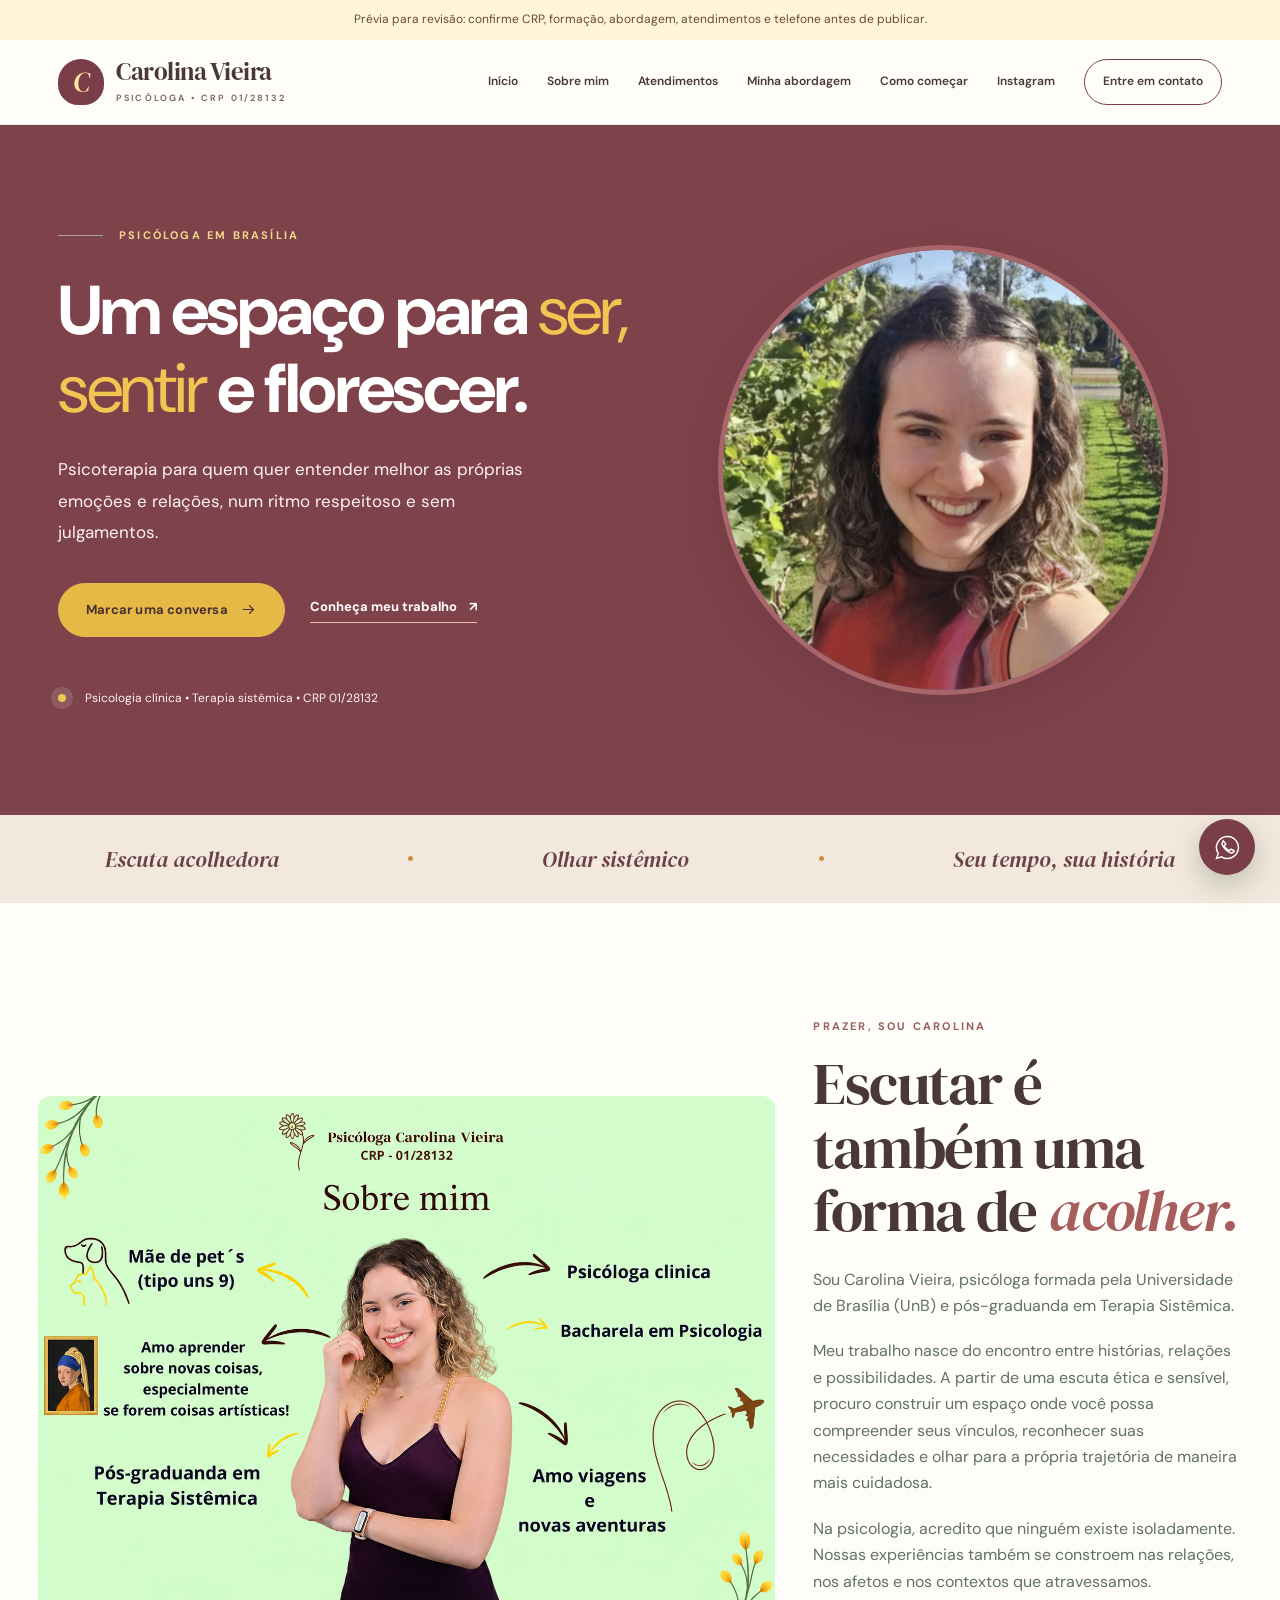
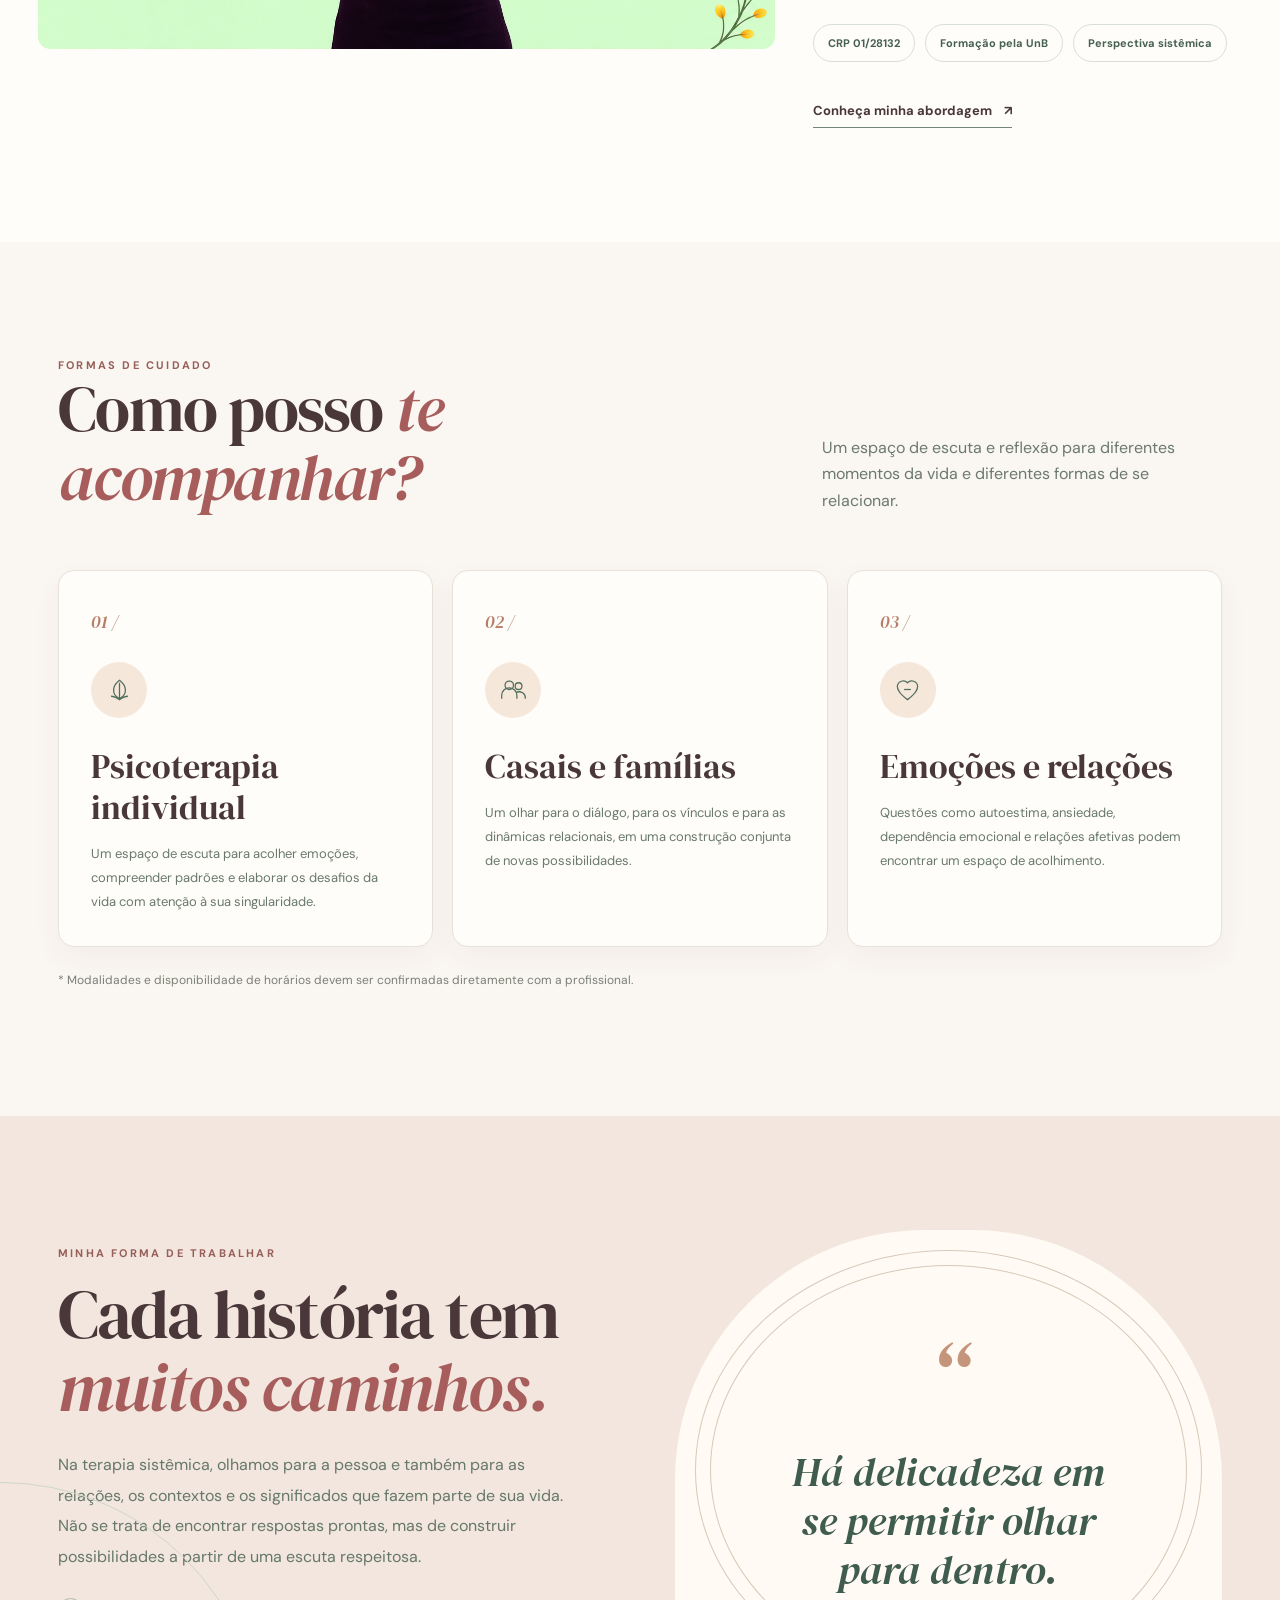
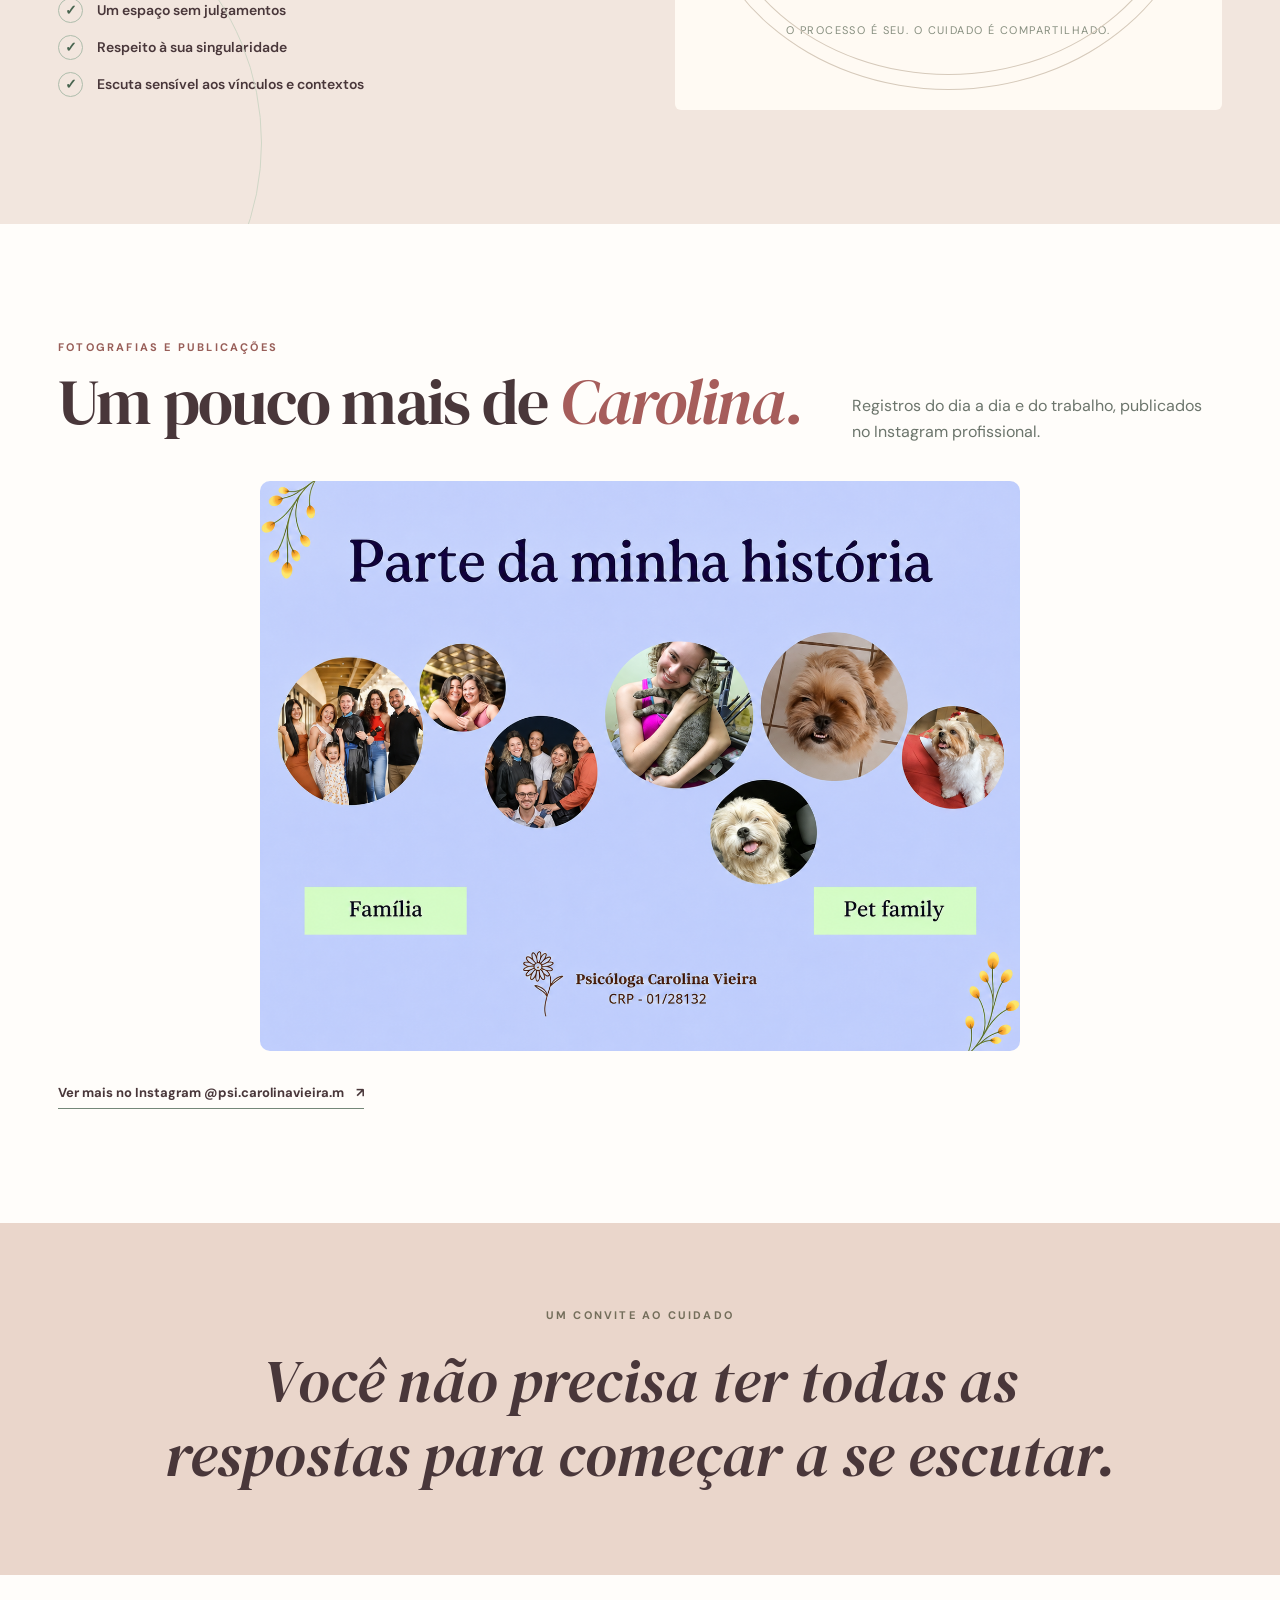
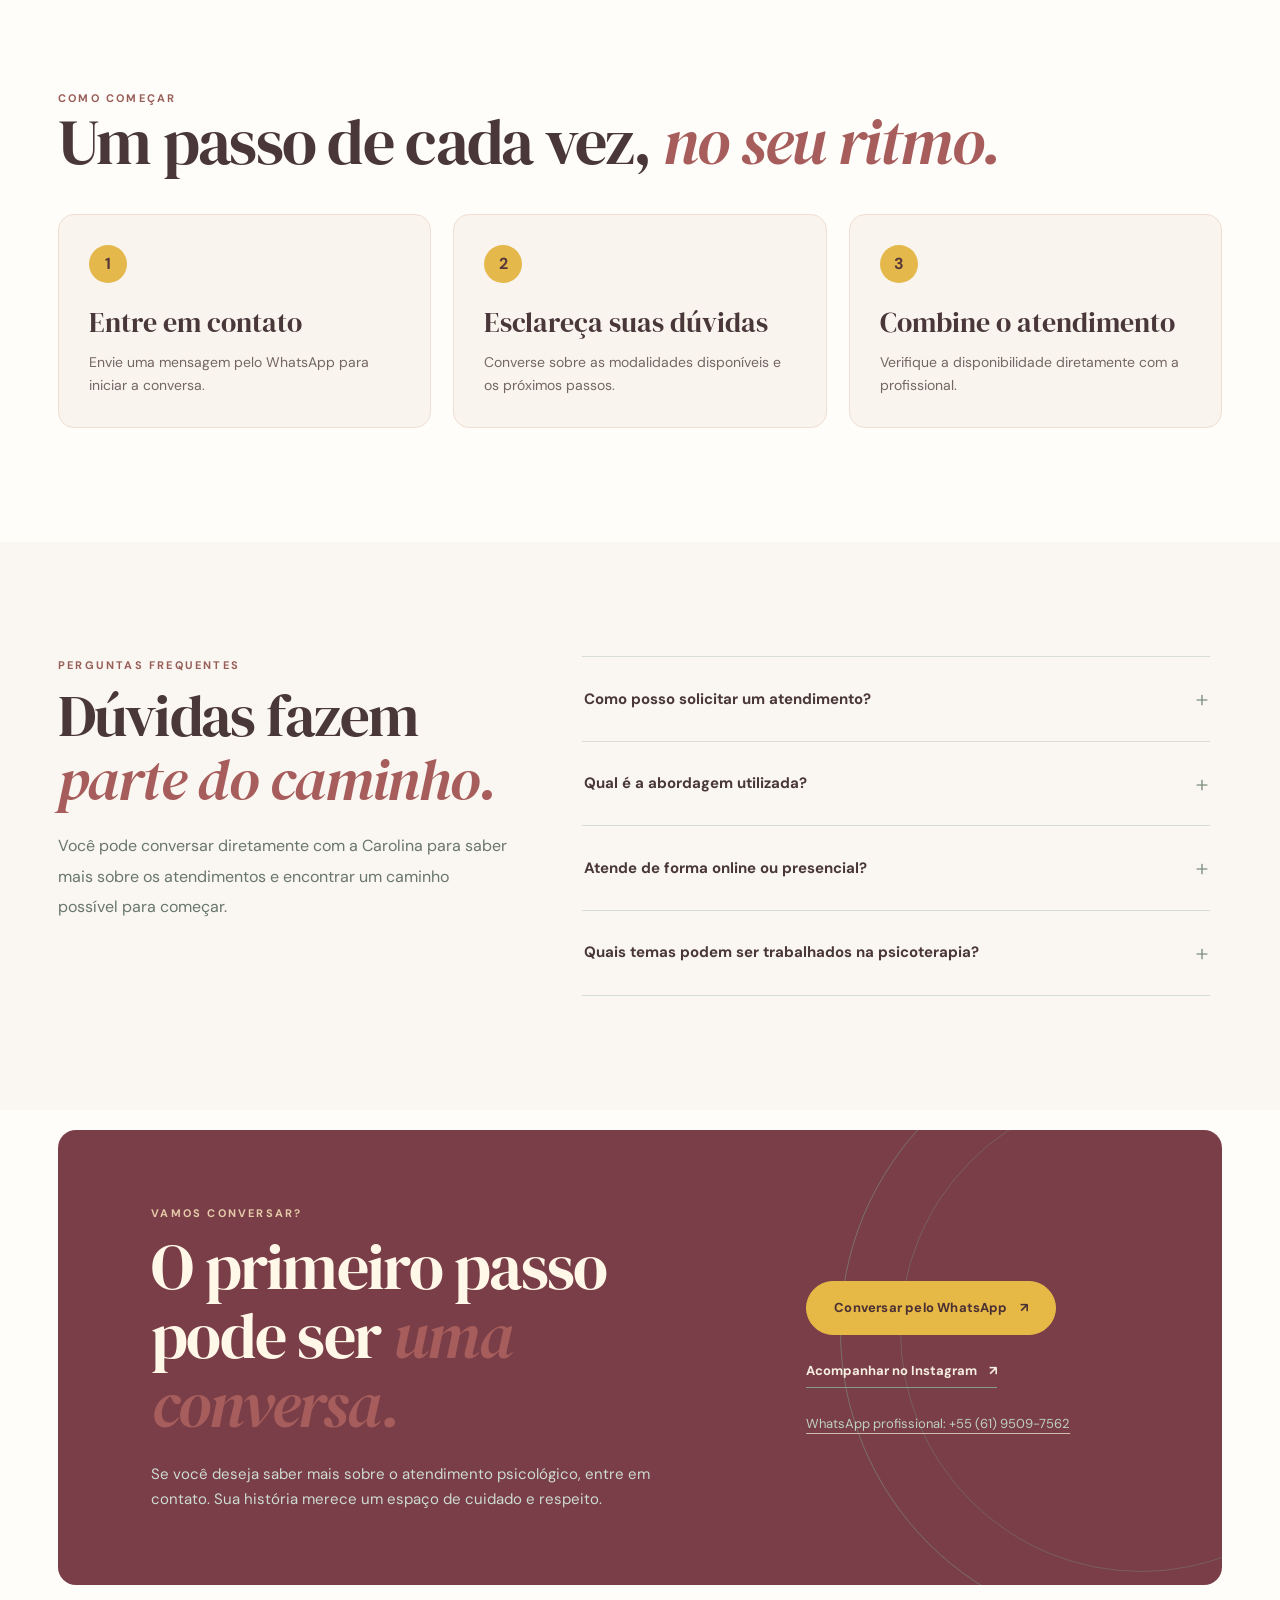
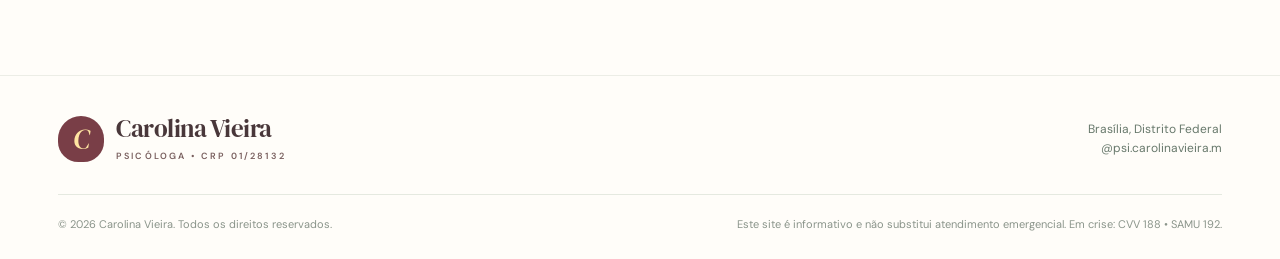
==== carolina-vieira/index.html @ 640ecc39 "Restore About section to large side-by-side image and text" ====
<!doctype html>
<html lang="pt-BR">
<head>
  <meta charset="utf-8">
  <meta name="viewport" content="width=device-width, initial-scale=1">
  <meta name="theme-color" content="#f7f3ec">
  <meta name="robots" content="noindex, nofollow">
  <meta name="description" content="Carolina Vieira, psicóloga em Brasília. Um espaço de escuta acolhedora, ética e sensível, com olhar sistêmico para sua história e seus vínculos.">
  <meta property="og:type" content="website">
  <meta property="og:title" content="Carolina Vieira | Psicóloga">
  <meta property="og:description" content="Um espaço de escuta, cuidado e possibilidades. Conheça o trabalho da psicóloga Carolina Vieira.">
  <meta property="og:locale" content="pt_BR">
  <title>Carolina Vieira | Psicóloga • Escuta, cuidado e acolhimento</title>
  <link rel="preconnect" href="https://fonts.googleapis.com">
  <link rel="preconnect" href="https://fonts.gstatic.com" crossorigin>
  <link href="https://fonts.googleapis.com/css2?family=DM+Sans:wght@400;500;600;700&family=DM+Serif+Display:ital@0;1&display=swap" rel="stylesheet">
  <link rel="icon" type="image/svg+xml" href="data:image/svg+xml,%3Csvg xmlns='http://www.w3.org/2000/svg' viewBox='0 0 64 64'%3E%3Crect width='64' height='64' rx='16' fill='%232a4740'/%3E%3Ctext x='32' y='42' font-family='Georgia' font-size='32' text-anchor='middle' fill='%23fff4df'%3EC%3C/text%3E%3C/svg%3E">
<style>
:root{--paper:#f7f3ec;--cream:#fffdf9;--green:#29473d;--green2:#3e5e51;--muted:#6d766c;--line:#dfdfd4;--pink:#e9c8ba;--ochre:#d4ae77;--sand:#eee5d8;--ink:#293c34;--serif:'DM Serif Display',Georgia,serif;--sans:'DM Sans',Arial,sans-serif}
*{box-sizing:border-box}html{scroll-behavior:smooth}body{margin:0;background:var(--paper);color:var(--ink);font:400 16px/1.65 var(--sans);overflow-x:hidden}a{color:inherit;text-decoration:none}button{font:inherit}svg{display:block}::selection{background:#e0c1ab;color:#233e34}.wrap{max-width:1240px;margin:auto;padding:0 38px}.eyebrow{text-transform:uppercase;letter-spacing:.2em;font-size:11px;font-weight:700;color:var(--green2)}.serif{font-family:var(--serif);font-weight:400;line-height:1.08;letter-spacing:-.027em}.serif em{font-weight:400;color:#b77565}.btn{display:inline-flex;align-items:center;justify-content:center;gap:12px;min-height:54px;padding:13px 25px;border-radius:4px;background:var(--green);color:#fffdf8;font-size:13px;font-weight:700;letter-spacing:.015em;border:1px solid var(--green);transition:transform .2s,background .2s,border-color .2s;cursor:pointer}.btn:hover{transform:translateY(-2px);background:#1f382f}.btn-outline{background:transparent;color:var(--green)}.btn-outline:hover{background:#e9e5d9}.text-link{display:inline-flex;align-items:center;gap:12px;font-size:13px;font-weight:700;border-bottom:1px solid #748778;padding-bottom:5px}.text-link:hover{color:#a46a58}.icon-arrow{width:17px;height:17px;flex:none}.top-note{background:#29473d;color:#f4f0e7;text-align:center;padding:8px 16px;letter-spacing:.13em;font-size:10px;text-transform:uppercase}.header{position:sticky;top:0;z-index:50;background:rgba(247,243,236,.95);backdrop-filter:blur(14px);border-bottom:1px solid rgba(86,108,89,.12)}.header-inner{height:84px;display:flex;align-items:center;justify-content:space-between;gap:20px}.brand{display:flex;align-items:center;gap:12px;min-width:220px}.brand-mark{height:46px;width:46px;display:grid;place-items:center;background:var(--green);color:#fff4df;border-radius:50% 50% 44% 44%;font:italic 28px/1 var(--serif)}.brand-name{font:25px/1 var(--serif);letter-spacing:-.02em}.brand-sub{display:block;font:600 9px/1.4 var(--sans);text-transform:uppercase;letter-spacing:.24em;margin-top:4px;color:#64766a}.nav{display:flex;align-items:center;gap:29px}.nav a{font-size:12px;font-weight:600;white-space:nowrap;transition:color .2s}.nav a:hover{color:#af7462}.nav-cta{border:1px solid var(--green);border-radius:4px;padding:12px 18px!important}.nav-cta:hover{background:var(--green);color:white!important}.menu-toggle{display:none;width:44px;height:44px;border:1px solid var(--line);background:transparent;border-radius:4px;align-items:center;justify-content:center;cursor:pointer}
.hero{position:relative;overflow:hidden}.hero-inner{min-height:690px;display:grid;grid-template-columns:52% 48%;align-items:center;gap:0}.hero-copy{padding:84px 20px 96px 0;position:relative;z-index:2}.intro-line{display:flex;align-items:center;gap:16px;margin-bottom:28px}.intro-line:before{content:'';width:45px;height:1px;background:#a8a995}.hero h1{font-size:clamp(60px,6.1vw,92px);max-width:710px;margin:0 0 27px}.hero h1 em{color:#b47964}.hero-lead{max-width:475px;color:#667268;font-size:17px;line-height:1.85;margin:0 0 34px}.hero-actions{display:flex;flex-wrap:wrap;align-items:center;gap:25px}.hero-mini{margin-top:52px;display:flex;align-items:center;gap:19px;font-size:12px;color:#607268}.hero-mini .dot{height:8px;width:8px;border-radius:50%;background:#b98d76;box-shadow:0 0 0 7px #eadcd0}.hero-visual{height:660px;position:relative;display:flex;align-items:center;justify-content:center;isolation:isolate}.hero-visual:before{content:'';position:absolute;inset:0 -200px 0 45px;background:#eee5d8;clip-path:ellipse(72% 59% at 67% 49%);z-index:-1}.hero-arch{position:relative;height:565px;width:min(92%,450px);background:linear-gradient(155deg,#a4b3a0,#c8cdb5 55%,#d9c6ad);border-radius:230px 230px 12px 12px;overflow:hidden;box-shadow:22px 25px 0 rgba(204,190,169,.22)}.hero-arch .sun{position:absolute;top:86px;right:45px;width:185px;height:185px;border-radius:50%;background:rgba(255,237,207,.53)}.hero-arch .horizon{position:absolute;bottom:-45px;left:-50px;width:125%;height:240px;background:#536a58;border-radius:50% 50% 0 0;transform:rotate(-10deg)}.hero-arch .horizon.two{bottom:-115px;left:20px;background:#879983;transform:rotate(5deg)}.hero-botanical{position:absolute;bottom:0;left:25px;height:89%;width:85%;filter:drop-shadow(8px 12px 1px rgba(29,65,45,.09))}.hero-stamp{position:absolute;right:-14px;top:62px;width:114px;height:114px;border-radius:50%;background:#f9f4ea;display:grid;place-items:center;text-align:center;transform:rotate(12deg);box-shadow:0 8px 24px #354d3c21;border:1px solid #ded2bf;font:italic 16px/1.2 var(--serif);padding:12px}.hero-footnote{position:absolute;left:-40px;bottom:35px;background:#fffdf7;padding:19px 27px;box-shadow:0 18px 40px #334b3b14;max-width:250px;font:italic 23px/1.2 var(--serif);border-left:3px solid #cba688}.hero-footnote small{display:block;font:500 10px/1.7 var(--sans);color:#64776e;margin-top:8px;text-transform:uppercase;letter-spacing:.1em}.section{padding:114px 0}.section-heading{margin:0 0 18px;font-size:clamp(43px,5vw,67px)}.section-copy{color:#68766c;line-height:1.9;max-width:610px}.divider-band{background:var(--green);color:#fbf5ea;padding:29px 0}.divider-band .wrap{display:flex;gap:36px;justify-content:space-around;align-items:center}.divider-band span{font:italic 22px var(--serif);white-space:nowrap}.divider-band b{height:5px;width:5px;background:#dfbba1;border-radius:50%;flex:none}.about{background:var(--cream)}.about-layout{display:grid;grid-template-columns:43% 52%;justify-content:space-between;align-items:center;gap:45px}.about-art{background:#e8e4d4;min-height:560px;position:relative;overflow:hidden;padding:35px;border-radius:230px 230px 6px 6px}.about-art:after{content:'';position:absolute;width:140%;height:60%;background:#c4c5aa;bottom:-34%;left:-25%;border-radius:50%}.about-art:before{content:'';position:absolute;width:260px;height:260px;border:1px solid #d3bfa8;border-radius:50%;top:45px;right:-10px}.about-art .caption-art{position:absolute;left:36px;top:30px;font:italic 19px var(--serif);color:#546b57;z-index:4}.about-art .art-big{font:italic 150px/1 var(--serif);position:absolute;bottom:3px;right:12px;z-index:2;color:#6f8a71;opacity:.22}.about-art svg{position:absolute;bottom:0;left:10%;width:80%;height:80%;z-index:3}.about-text .eyebrow{margin-bottom:17px}.about-text h2{font-size:clamp(44px,4.6vw,68px);margin:0 0 24px}.about-text p{color:#607166;margin:0 0 19px}.about-tags{display:flex;flex-wrap:wrap;gap:10px;margin:29px 0 35px}.about-tags span{padding:9px 14px;border:1px solid #d8dfd7;border-radius:30px;font-size:11px;font-weight:700;color:#466052}.small-note{font-size:12px;color:#7b8074}.services-top{display:flex;align-items:end;justify-content:space-between;gap:25px;margin-bottom:40px}.services-top p{max-width:400px;color:#6b796f}.service-grid{display:grid;grid-template-columns:repeat(3,1fr);gap:19px}.service-card{background:#fffdf9;border:1px solid #e6e2d8;padding:38px 32px 32px;min-height:326px;display:flex;flex-direction:column;transition:transform .25s,box-shadow .25s}.service-card:hover{transform:translateY(-6px);box-shadow:0 20px 35px #41533f0c}.service-num{font:italic 18px var(--serif);color:#b87d67}.service-icon{width:56px;height:56px;margin:28px 0;background:#f0ebe2;border-radius:50%;display:grid;place-items:center}.service-icon svg{height:27px;width:27px;stroke:#526f5d}.service-card h3{font:34px/1.2 var(--serif);margin:0 0 14px}.service-card p{font-size:13px;color:#69796d;line-height:1.85;margin:0}.approach{background:#eaece3;position:relative;overflow:hidden}.approach:before{content:'';position:absolute;height:520px;width:520px;border:1px solid #d0d7c7;border-radius:50%;left:-260px;bottom:-180px}.approach-layout{display:grid;grid-template-columns:46% 47%;justify-content:space-between;gap:40px;align-items:center}.approach h2{margin:16px 0 26px;font-size:clamp(45px,5.3vw,72px)}.approach p{color:#65786a;line-height:1.9}.approach-points{margin-top:26px;display:grid;gap:12px}.approach-points div{display:flex;gap:14px;align-items:center;font-size:14px;font-weight:600}.check{height:25px;width:25px;display:grid;place-items:center;border:1px solid #aebdac;border-radius:50%;font-size:14px;color:#48644f}.approach-card{background:#f8f5eb;border-radius:250px 250px 6px 6px;min-height:480px;padding:85px 50px 54px;text-align:center;position:relative;display:flex;flex-direction:column;align-items:center;justify-content:center}.approach-card:before,.approach-card:after{content:'';position:absolute;border:1px solid #d6cabb;border-radius:50%;inset:20px}.approach-card:after{inset:35px}.approach-card .mark{font:italic 90px/1 var(--serif);color:#c5957b}.approach-card p{font:italic clamp(27px,3.2vw,43px)/1.2 var(--serif);color:#3f5c4f;max-width:340px;margin:25px 0 0}.approach-card small{font-size:11px;letter-spacing:.13em;text-transform:uppercase;margin-top:25px;color:#868e7f}.gallery{background:var(--cream)}.gallery-top{display:flex;justify-content:space-between;align-items:end;gap:20px;margin-bottom:35px}.gallery h2{margin:10px 0;font-size:clamp(43px,5vw,69px)}.gallery-top p{max-width:370px;color:#6c756c;margin:0}.gallery-grid{display:grid;grid-template-columns:repeat(3,minmax(0,1fr));grid-template-rows:240px 240px;gap:16px}.gallery-item{position:relative;border:0;overflow:hidden;padding:0;text-align:left;cursor:pointer;background:#d8cdbc;color:#203e31}.gallery-item:nth-child(1){grid-row:span 2;background:#e9d6c4}.gallery-item:nth-child(2){background:#dce0cb}.gallery-item:nth-child(3){background:#c9d3c9}.gallery-item:nth-child(4){background:#d9cfb9}.gallery-item:nth-child(5){background:#eddccf}.gallery-item:focus-visible{outline:3px solid #a8664d;outline-offset:3px}.gallery-item .painting{width:100%;height:100%;position:absolute;inset:0;transition:transform .4s}.gallery-item:hover .painting{transform:scale(1.06)}.gallery-item .label-photo{position:absolute;left:19px;bottom:18px;background:#fdfaf2e8;backdrop-filter:blur(3px);padding:8px 12px;font-size:10px;font-weight:700;letter-spacing:.08em;text-transform:uppercase;color:#466050}.gallery-item .plus{position:absolute;right:19px;top:17px;font-size:28px;font-weight:300;color:#355347}.gallery-note{font-size:12px;color:#7e857a;margin-top:22px;display:flex;align-items:start;gap:10px}.gallery-note b{color:#b47964;font-size:16px}.quote{background:#e5d8c5;padding:83px 0;text-align:center}.quote .eyebrow{color:#746e5b}.quote blockquote{font:italic clamp(33px,4.8vw,62px)/1.2 var(--serif);max-width:1000px;margin:20px auto 0}.faq-layout{display:grid;grid-template-columns:39% 54%;gap:6%;align-items:start}.faq h2{font-size:clamp(44px,4.6vw,64px);margin:10px 0 20px}.faq-item{border-bottom:1px solid #d7ded2}.faq-item:first-child{border-top:1px solid #d7ded2}.faq-item summary{font-size:15px;font-weight:700;list-style:none;display:flex;align-items:center;justify-content:space-between;gap:20px;cursor:pointer;padding:22px 2px}.faq-item summary::-webkit-details-marker{display:none}.faq-item summary:after{content:'+';font-size:24px;font-weight:300;color:#8c9c8c}.faq-item[open] summary:after{content:'−'}.faq-item p{margin:0 10px 24px 2px;color:#6b766c;font-size:14px}.contact{padding:20px 0 90px;background:#fffdf9}.contact-box{background:var(--green);color:#fbf8ed;min-height:425px;padding:74px 8%;position:relative;overflow:hidden;display:grid;grid-template-columns:60% 33%;gap:7%;align-items:center}.contact-box:before{content:'';position:absolute;width:600px;height:600px;border:1px solid #7d9a86;border-radius:50%;right:-220px;top:-100px;opacity:.55}.contact-box:after{content:'';position:absolute;width:480px;height:480px;border:1px solid #7d9a86;border-radius:50%;right:-160px;top:-40px;opacity:.35}.contact-box .eyebrow{color:#e5cba9}.contact h2{font-size:clamp(48px,5vw,74px);margin:10px 0 23px;color:#fff7e8}.contact p{max-width:540px;color:#cedbd1;font-size:15px;margin:0}.contact-actions{position:relative;z-index:2;display:flex;flex-direction:column;gap:15px;align-items:flex-start}.contact .btn{background:#f5ead8;color:#315043;border:1px solid #f5ead8}.contact .btn:hover{background:white}.contact .text-link{color:#f6eee1;border-color:#839d86;margin:10px 0}.contact-num{font-size:13px;color:#bfcfc1}.footer{padding:40px 0 25px;background:#fffdf9;border-top:1px solid #ecede6}.footer-row{display:flex;align-items:center;justify-content:space-between;gap:18px}.footer .brand{min-width:unset}.footer-meta{text-align:right;color:#67786b;font-size:12px}.footer-bottom{margin-top:32px;padding-top:20px;border-top:1px solid #e5e9e0;display:flex;justify-content:space-between;gap:20px;color:#8a948a;font-size:11px}.wa-float{position:fixed;bottom:25px;right:25px;z-index:40;width:56px;height:56px;border-radius:50%;background:#2b6b53;display:grid;place-items:center;box-shadow:0 10px 28px #20472b40;color:white;transition:transform .2s}.wa-float:hover{transform:translateY(-4px)}.wa-float svg{height:27px;width:27px}.modal{position:fixed;inset:0;z-index:90;background:#14261edb;display:none;align-items:center;justify-content:center;padding:30px}.modal[aria-hidden="false"]{display:flex}.modal-box{position:relative;max-width:660px;width:100%;background:#f7f3eb;padding:30px;max-height:90vh;overflow:auto}.modal-box .art-modal{height:min(60vh,440px);overflow:hidden}.modal-box .art-modal svg{width:100%;height:100%}.modal-close{position:absolute;top:8px;right:8px;border:0;background:#fdf8ee;width:36px;height:36px;z-index:3;font-size:22px;cursor:pointer}.modal-box p{font-size:13px;color:#687569;margin:16px 0 0}.sr-only{position:absolute;width:1px;height:1px;overflow:hidden;clip:rect(0,0,0,0);white-space:nowrap}@media(max-width:1050px){.nav{gap:17px}.brand{min-width:190px}.hero h1{font-size:65px}.hero-visual{height:590px}.hero-arch{height:495px}.hero-footnote{left:-9px}.service-card{padding:28px 22px}.service-card h3{font-size:28px}}@media(max-width:800px){.wrap{padding:0 23px}.header-inner{height:72px}.menu-toggle{display:flex}.nav{position:absolute;top:72px;left:0;right:0;display:none;flex-direction:column;align-items:stretch;gap:0;padding:10px 23px 22px;background:var(--paper);box-shadow:0 22px 35px #18251d21}.nav.open{display:flex}.nav a{padding:13px 0;border-bottom:1px solid #e0e4da}.nav-cta{margin-top:12px;padding:13px!important;text-align:center}.hero-inner{grid-template-columns:1fr}.hero-copy{padding:64px 0 35px}.hero h1{font-size:clamp(54px,10vw,79px)}.hero-visual{height:520px}.hero-arch{height:465px;width:min(80%,410px)}.hero-visual:before{inset:0 -30px 0 10px}.hero-footnote{left:0;bottom:10px}.hero-stamp{right:15px;top:20px}.section{padding:80px 0}.about-layout,.approach-layout,.faq-layout{grid-template-columns:1fr;gap:45px}.about-art{min-height:420px;max-width:530px}.approach-card{min-height:400px}.service-grid{grid-template-columns:1fr 1fr}.service-card{min-height:290px}.service-card:last-child{grid-column:span 2}.gallery-grid{grid-template-columns:repeat(2,minmax(0,1fr));grid-template-rows:repeat(3,210px)}.gallery-item:nth-child(1){grid-row:span 2}.gallery-top,.services-top{align-items:start;flex-direction:column}.contact-box{grid-template-columns:1fr;padding:60px 35px;gap:30px}.contact-actions{gap:8px}.divider-band span{font-size:17px}.divider-band span:last-child{display:none}.divider-band b:last-of-type{display:none}}@media(max-width:500px){.top-note{font-size:9px}.brand-name{font-size:22px}.brand-mark{height:42px;width:42px}.hero-copy{padding-top:57px}.hero h1{font-size:clamp(52px,12.5vw,66px)}.hero-lead{font-size:15px}.hero-actions{gap:18px}.hero-visual{height:440px}.hero-arch{height:395px;width:80%}.hero-stamp{height:93px;width:93px;right:0;top:10px;font-size:14px}.hero-footnote{left:0;bottom:10px;padding:14px 18px;font-size:20px}.divider-band .wrap{gap:15px}.divider-band span{font-size:15px}.section-heading{font-size:43px}.about-art{min-height:385px}.about-art svg{left:0;width:100%}.about-art .art-big{font-size:115px}.service-grid{grid-template-columns:1fr}.service-card:last-child{grid-column:auto}.service-card{min-height:265px}.approach-card{padding:65px 28px;min-height:355px}.gallery-grid{grid-template-columns:1fr 1fr;grid-template-rows:repeat(4,175px);gap:9px}.gallery-item:nth-child(1){grid-row:span 2}.gallery-item:nth-child(5){grid-column:span 2}.gallery-item .label-photo{left:9px;bottom:8px;font-size:9px}.quote{padding:63px 0}.quote blockquote{font-size:34px}.contact-box{padding:50px 25px}.contact h2{font-size:48px}.footer-row,.footer-bottom{align-items:flex-start;flex-direction:column}.footer-meta{text-align:left}.wa-float{bottom:15px;right:15px}}
@media(prefers-reduced-motion:reduce){*,*:before,*:after{scroll-behavior:auto!important;transition:none!important;animation:none!important}}
.instagram-showcase{display:grid;grid-template-columns:minmax(0,.9fr) minmax(0,1.1fr);background:#f3eee5;border:1px solid #e5e0d6;border-radius:8px;overflow:hidden;min-height:520px}.instagram-story{padding:clamp(36px,5vw,74px);display:flex;flex-direction:column;align-items:flex-start;justify-content:center;background:radial-gradient(circle at 0% 0%,#f8e9dd 0%,#f5f0e8 60%,#ebe7df 100%)}.instagram-brand-mark{height:68px;width:68px;display:grid;place-items:center;border:1px solid #c5ad9b;border-radius:20px;color:#a97362;font:48px/1 Georgia,serif;margin-bottom:35px}.instagram-story h3{font-size:clamp(42px,4.8vw,66px);max-width:420px;margin:16px 0 26px}.instagram-story p{font-size:14px;line-height:1.9;color:#627369;max-width:400px;margin:0 0 32px}.instagram-username{margin-top:27px;font-size:12px;letter-spacing:.04em;color:#597264}.instagram-embed-shell{min-width:0;display:grid;place-items:center;padding:26px;background:#e9e6dc}.instagram-embed-shell .instagram-media{max-width:540px!important;width:100%!important;min-width:0!important;box-shadow:0 12px 32px rgba(45,61,47,.09)!important}.instagram-fallback{min-height:350px;width:100%;display:flex;flex-direction:column;align-items:center;justify-content:center;text-align:center;gap:15px;padding:40px 22px;background:#fff;border-radius:12px}.instagram-fallback-logo{font-size:58px;color:#a77061;line-height:1}.instagram-fallback strong{font:30px/1.15 var(--serif);color:#29473d}.instagram-fallback span:not(.instagram-fallback-logo){font-size:13px;line-height:1.7;color:#617166;max-width:310px}.instagram-fallback .instagram-fallback-action{font-weight:700!important;color:#9b6455!important;border-bottom:1px solid #bf9e90;padding-bottom:3px}.instagram-note{font-size:12px;line-height:1.7;color:#718076;margin-top:24px;max-width:760px}.contact-phone{text-decoration:underline;text-decoration-color:#cfbdaa;text-underline-offset:5px}@media(max-width:800px){.instagram-showcase{grid-template-columns:1fr}.instagram-story{padding:45px 32px}.instagram-story h3{font-size:47px}.instagram-embed-shell{padding:24px;min-height:430px}}@media(max-width:500px){.instagram-story{padding:34px 25px}.instagram-story h3{font-size:43px}.instagram-embed-shell{padding:12px;min-height:400px}.instagram-fallback{min-height:320px}.instagram-note{font-size:11px}}
.hero-arch .real-photo,.about-art .real-photo{position:absolute;inset:0;width:100%;height:100%;object-fit:cover;z-index:5}
.has-photo{background:#e8e2d6!important}.has-photo:before,.has-photo:after,.has-photo .sun,.has-photo .horizon,.has-photo .hero-botanical,.has-photo svg,.has-photo .art-big,.has-photo .caption-art{display:none!important}
.hero-arch.has-photo{border-radius:6px;box-shadow:0 18px 44px rgba(45,61,47,.14)}.about-art.has-photo{border-radius:6px;padding:0}
.photo-grid{columns:3 230px;column-gap:14px}.photo-grid[hidden]{display:none}.photo-grid img{width:100%;display:block;margin:0 0 14px;border-radius:4px;break-inside:avoid;background:#e8e2d6}
.photo-more{margin:14px 0 0}.photo-more[hidden]{display:none}.photo-grid:not([hidden])~#igFallback{display:none}
.instagram-showcase{grid-template-columns:1fr;min-height:0}.instagram-story h3{max-width:560px}.instagram-story p{max-width:520px}.instagram-brand-mark{margin-bottom:24px}
@media(max-width:500px){.photo-grid{columns:2 140px;column-gap:9px}.photo-grid img{margin-bottom:9px}}
:root{--paper:#faf6f1;--cream:#fffdfa;--green:#793e47;--green2:#8a4b50;--muted:#746866;--line:#e8d9d4;--pink:#e9c8ba;--ochre:#e8ba52;--sand:#f3e7dd;--ink:#49373a}.header{background:rgba(255,253,250,.97)}.brand-mark{background:#793e47;color:#ffe5a2}.brand-sub{color:#795f5e}.nav-cta{border-radius:30px}.btn{border-radius:40px;background:#e6b947;border-color:#e6b947;color:#4a3032;padding:15px 27px}.btn:hover{background:#f2cc67;border-color:#f2cc67;color:#4a3032}.btn-outline{background:transparent;color:#793e47;border-color:#793e47}.hero{background:#7e424a;color:#fff}.hero-copy{padding-top:80px;padding-bottom:85px}.hero h1{font-family:var(--sans);font-weight:700;letter-spacing:-.035em;font-size:clamp(48px,5.4vw,76px);line-height:1.12}.hero h1 em{font-style:normal;color:#f1c552}.hero .eyebrow{color:#f2d88e}.hero-lead,.hero-mini{color:#fff4ef}.hero .text-link{color:#fff;border-color:#e2bfae}.hero-visual:before{background:#a76e6d}.hero-arch{background:linear-gradient(155deg,#dec0ae,#b9847d 60%,#8c595d)}.hero-mini .dot{background:#f1c552;box-shadow:0 0 0 7px #ffffff22}.divider-band{background:#f3e8dd;color:#6a4144}.divider-band b{background:#c99339}.serif em{color:#a65d5b}.service-card{border-radius:16px;box-shadow:0 10px 30px #6d39420c}.service-icon{background:#f6e7db}.approach{background:#f2e6de}.approach-card{background:#fffaf3}.quote{background:#ead6cb}.contact-box{background:#793e47;border-radius:18px}.contact .btn{background:#e6b947;color:#4a3032;border-color:#e6b947}.wa-float{background:#793e47}.eyebrow{color:#985e58}.preview-note{background:#fff4da;color:#634b35;text-align:center;padding:10px 20px;font-size:12px}.steps{background:#fffdfa}.steps-grid{display:grid;grid-template-columns:repeat(3,1fr);gap:22px;margin-top:38px}.step{background:#faf4ee;border:1px solid #efdfd3;border-radius:16px;padding:30px}.step b{display:grid;place-items:center;background:#e5b84c;color:#56383a;border-radius:50%;width:38px;height:38px}.step h3{font:28px var(--serif);margin:20px 0 10px}.step p{font-size:14px;color:#746663;margin:0}@media(max-width:800px){.steps-grid{grid-template-columns:1fr}.hero-visual{height:470px}.hero-arch{height:410px}.hero-copy{padding-bottom:35px}} .gallery-photo{display:block;width:100%;padding:0;border:0;background:transparent;cursor:zoom-in;break-inside:avoid}.gallery-photo:focus-visible{outline:3px solid #793e47}.photo-grid img{height:auto}.photo-dialog{border:0;background:transparent;padding:0;max-width:95vw;max-height:95vh}.photo-dialog::backdrop{background:#241b1be0}.photo-dialog img{display:block;max-width:90vw;max-height:85vh;object-fit:contain}.photo-dialog button{display:block;margin:0 0 8px auto;background:#fff;border:0;border-radius:50%;width:40px;height:40px;font-size:26px;cursor:pointer}.hero-arch.has-photo,.about-art.has-photo{background:#7e424a!important}.hero-arch .real-photo,.about-art .real-photo{object-fit:contain}.about-art.has-photo{background:#f3e8dd!important}.hero-arch.has-photo{border:5px solid #4b2930;background:#4b2930!important;border-radius:18px}.hero-arch .real-photo{object-fit:contain}.about-art.has-photo{border-radius:16px;background:#d5fbd0!important;min-height:0;aspect-ratio:1448/1086}.about-art .real-photo{object-fit:contain}.photo-grid{columns:auto;display:block;max-width:760px;margin:auto}.gallery-photo img{width:100%;height:auto;border-radius:10px}@media(max-width:800px){.hero-arch.has-photo{width:min(100%,520px);height:auto;aspect-ratio:1448/1086}.hero-visual{height:auto;min-height:320px;padding:30px 0}.about-art.has-photo{width:100%}}.about-art.has-photo{aspect-ratio:571/597;background:#40272f!important;border:5px solid #40272f;border-radius:16px;overflow:hidden}.about-art.has-photo .real-photo{object-fit:contain;width:100%;height:100%}.hero-arch.has-photo{width:min(92%,450px);height:auto;aspect-ratio:1;border:5px solid #a8656a;border-radius:50%;background:#a8656a!important;box-shadow:0 16px 35px #532b3340;overflow:hidden}.hero-arch.has-photo .real-photo{position:absolute;width:115.8%;height:auto;max-width:none;left:-8.7%;top:-13%;object-fit:cover}.about-art.has-photo{aspect-ratio:1448/1086;border:0;border-radius:16px;background:#d5fbd0!important;min-height:0}.about-art.has-photo .real-photo{object-fit:contain;width:100%;height:100%}@media(max-width:800px){.hero-arch.has-photo{width:min(80%,410px);height:auto;aspect-ratio:1}.hero-visual{min-height:0;padding:34px 0}.about-art.has-photo{width:100%}}.hero-visual:before{display:none}@media(min-width:801px){.about-layout{grid-template-columns:minmax(0,1.3fr) minmax(0,1fr);gap:40px;align-items:center}.about-art.has-photo{min-height:0;width:100%;aspect-ratio:auto;overflow:hidden}.about-art.has-photo .real-photo{position:relative;display:block;width:100%;height:auto;inset:auto;object-fit:contain}}@media(min-width:1100px){.about-layout{align-items:stretch}.about-art.has-photo{position:relative;align-self:stretch;min-height:0;height:auto;aspect-ratio:auto;overflow:visible;background:transparent!important;box-shadow:none}.about-art.has-photo .real-photo{position:absolute;inset:0 0 0 auto;width:auto;max-width:none;height:100%;object-fit:contain;border-radius:12px}}@media(min-width:1100px){.about-art.has-photo .real-photo{width:100%;max-width:100%;height:100%;object-fit:contain}}

/* Sobre mim: arte inteira à esquerda, apresentação à direita. */
#sobre .wrap{max-width:1400px}
#sobre .about-layout{
 display:grid;grid-template-columns:minmax(0,1.72fr) minmax(0,1fr);
 align-items:center;justify-content:stretch;gap:clamp(24px,3vw,50px)
}
#sobre .about-art.has-photo{
 position:relative;align-self:center;width:100%;max-width:none;
 min-height:0!important;height:auto!important;aspect-ratio:auto!important;
 padding:0!important;border:0!important;border-radius:12px;
 background:transparent!important;box-shadow:none;overflow:hidden!important
}
#sobre .about-art.has-photo::before,
#sobre .about-art.has-photo::after,
#sobre .about-art.has-photo>span,
#sobre .about-art.has-photo>svg{display:none!important}
#sobre .about-art.has-photo>img.real-photo{
 position:relative!important;inset:auto!important;display:block;
 width:100%!important;height:auto!important;max-width:100%!important;
 max-height:none!important;object-fit:contain!important;
 background:transparent!important;border-radius:12px
}
#sobre .about-art img.real-photo[hidden]{display:none!important}
#sobre .about-text{min-width:0;max-width:none}
@media(max-width:900px){
 #sobre .about-layout{grid-template-columns:minmax(0,1fr);gap:30px}
 #sobre .about-art.has-photo{width:100%}
 #sobre .about-art.has-photo>img.real-photo{border-radius:8px}
}
</style>
</head>
<body><div class="preview-note">Prévia para revisão: confirme CRP, formação, abordagem, atendimentos e telefone antes de publicar.</div>
<header class="header" id="topo"><div class="wrap header-inner"><a class="brand" href="#inicio" aria-label="Carolina Vieira - voltar ao início"><span class="brand-mark">C</span><span><span class="brand-name">Carolina Vieira</span><span class="brand-sub">Psicóloga • CRP 01/28132</span></span></a><button id="menuToggle" class="menu-toggle" aria-label="Abrir menu" aria-expanded="false" aria-controls="siteNav"><svg width="24" height="24" viewBox="0 0 24 24" fill="none" stroke="currentColor" stroke-width="1.6"><path d="M4 7h16M4 12h16M4 17h16"/></svg></button><nav class="nav" id="siteNav" aria-label="Navegação principal"><a href="#inicio">Início</a><a href="#sobre">Sobre mim</a><a href="#atendimentos">Atendimentos</a><a href="#abordagem">Minha abordagem</a><a href="#como-funciona">Como começar</a><a href="#galeria">Instagram</a><a class="nav-cta" href="#contato">Entre em contato</a></nav></div></header>
<main>
<section class="hero" id="inicio"><div class="wrap hero-inner"><div class="hero-copy"><div class="intro-line eyebrow">Psicóloga em Brasília</div><h1 class="serif">Um espaço para <em>ser, sentir</em> e florescer.</h1><p class="hero-lead">Psicoterapia para quem quer entender melhor as próprias emoções e relações, num ritmo respeitoso e sem julgamentos.</p><div class="hero-actions"><a class="btn" href="https://wa.me/556195097562?text=Ol%C3%A1%2C%20Carolina%21%20Encontrei%20seu%20site%20e%20gostaria%20de%20saber%20mais%20sobre%20os%20atendimentos." target="_blank" rel="noopener noreferrer">Marcar uma conversa <svg class="icon-arrow" viewBox="0 0 24 24" fill="none" stroke="currentColor" stroke-width="1.7"><path d="M4 12h15m-6-6 6 6-6 6"/></svg></a><a class="text-link" href="#sobre">Conheça meu trabalho <span aria-hidden="true">↗</span></a></div><div class="hero-mini"><span class="dot"></span><span>Psicologia clínica • Terapia sistêmica • CRP 01/28132</span></div></div><div class="hero-visual" aria-label="Arte ilustrativa de natureza e crescimento"><div class="hero-arch"><img class="real-photo" src="fotos/perfil-novo.png" alt="Carolina Vieira, psicóloga" hidden><span class="sun"></span><span class="horizon"></span><span class="horizon two"></span><svg class="hero-botanical" viewBox="0 0 400 550" xmlns="http://www.w3.org/2000/svg" aria-hidden="true"><g fill="none" stroke="#2d5140" stroke-width="4" stroke-linecap="round"><path d="M170 540Q168 320 240 80"/><path d="M185 480Q98 314 80 180"/><path d="M188 460Q269 305 308 228"/><path d="M191 365Q109 218 142 115"/><path d="M194 365Q271 260 280 122"/></g><g fill="#466a52"><ellipse cx="122" cy="382" rx="27" ry="71" transform="rotate(-37 122 382)"/><ellipse cx="248" cy="322" rx="25" ry="77" transform="rotate(44 248 322)"/><ellipse cx="99" cy="280" rx="24" ry="65" transform="rotate(-35 99 280)"/><ellipse cx="265" cy="197" rx="24" ry="66" transform="rotate(31 265 197)"/><ellipse cx="150" cy="204" rx="23" ry="62" transform="rotate(-11 150 204)"/><ellipse cx="229" cy="121" rx="22" ry="63" transform="rotate(19 229 121)"/></g><g fill="#66816a"><ellipse cx="132" cy="449" rx="30" ry="71" transform="rotate(-51 132 449)"/><ellipse cx="292" cy="354" rx="27" ry="70" transform="rotate(53 292 354)"/><ellipse cx="69" cy="224" rx="19" ry="56" transform="rotate(-29 69 224)"/><ellipse cx="295" cy="153" rx="18" ry="55" transform="rotate(38 295 153)"/></g><g fill="#d9b5a1"><circle cx="239" cy="82" r="28"/><circle cx="142" cy="115" r="22"/><circle cx="280" cy="122" r="21"/></g><g fill="#e9d3b5"><circle cx="239" cy="82" r="12"/><circle cx="142" cy="115" r="9"/><circle cx="280" cy="122" r="9"/></g></svg></div></div></div></section>
<div class="divider-band"><div class="wrap"><span>Escuta acolhedora</span><b></b><span>Olhar sistêmico</span><b></b><span>Seu tempo, sua história</span></div></div>
<section class="section about" id="sobre"><div class="wrap about-layout"><div class="about-art"><img class="real-photo" src="fotos/sobre-nova.png" alt="Apresentação de Carolina Vieira" hidden><span class="caption-art">SOBRE MIM · CAROLINA</span><span class="art-big">C.</span><svg viewBox="0 0 400 460" aria-hidden="true" xmlns="http://www.w3.org/2000/svg"><g fill="none" stroke="#607762" stroke-width="3"><path d="M189 460Q150 245 115 30"/><path d="M217 460Q260 235 300 43"/><path d="M190 456Q235 250 202 80"/></g><g fill="#8a9b78"><ellipse cx="122" cy="230" rx="40" ry="92" transform="rotate(-25 122 230)"/><ellipse cx="249" cy="268" rx="42" ry="100" transform="rotate(33 249 268)"/><ellipse cx="139" cy="123" rx="31" ry="73" transform="rotate(-25 139 123)"/><ellipse cx="291" cy="130" rx="35" ry="80" transform="rotate(30 291 130)"/><ellipse cx="196" cy="174" rx="27" ry="75"/></g><g fill="#cf9f8d"><circle cx="115" cy="39" r="24"/><circle cx="302" cy="43" r="25"/><circle cx="203" cy="80" r="22"/></g></svg></div><div class="about-text"><div class="eyebrow">Prazer, sou Carolina</div><h2 class="serif">Escutar é também uma forma de <em>acolher.</em></h2><p>Sou Carolina Vieira, psicóloga formada pela Universidade de Brasília (UnB) e pós-graduanda em Terapia Sistêmica.</p><p>Meu trabalho nasce do encontro entre histórias, relações e possibilidades. A partir de uma escuta ética e sensível, procuro construir um espaço onde você possa compreender seus vínculos, reconhecer suas necessidades e olhar para a própria trajetória de maneira mais cuidadosa.</p><p>Na psicologia, acredito que ninguém existe isoladamente. Nossas experiências também se constroem nas relações, nos afetos e nos contextos que atravessamos.</p><div class="about-tags"><span>CRP 01/28132</span><span>Formação pela UnB</span><span>Perspectiva sistêmica</span></div><a class="text-link" href="#abordagem">Conheça minha abordagem <span aria-hidden="true">↗</span></a></div></div></section>
<section class="section" id="atendimentos"><div class="wrap"><div class="services-top"><div><div class="eyebrow">Formas de cuidado</div><h2 class="serif section-heading">Como posso <em>te acompanhar?</em></h2></div><p>Um espaço de escuta e reflexão para diferentes momentos da vida e diferentes formas de se relacionar.</p></div><div class="service-grid"><article class="service-card"><span class="service-num">01 /</span><div class="service-icon"><svg viewBox="0 0 32 32" fill="none" stroke-width="1.5"><path d="M16 27V8M9 17c0-5 3-9 7-12 4 3 7 7 7 12s-3 8-7 10c-4-2-7-5-7-10Z"/><path d="M6 24c4 0 7 2 10 4 3-2 6-4 10-4"/></svg></div><h3>Psicoterapia individual</h3><p>Um espaço de escuta para acolher emoções, compreender padrões e elaborar os desafios da vida com atenção à sua singularidade.</p></article><article class="service-card"><span class="service-num">02 /</span><div class="service-icon"><svg viewBox="0 0 32 32" fill="none" stroke-width="1.5"><circle cx="11" cy="11" r="5"/><circle cx="22" cy="12" r="4"/><path d="M2 27v-4a9 9 0 0 1 18 0v4M19 20a7 7 0 0 1 11 6v1"/></svg></div><h3>Casais e famílias</h3><p>Um olhar para o diálogo, para os vínculos e para as dinâmicas relacionais, em uma construção conjunta de novas possibilidades.</p></article><article class="service-card"><span class="service-num">03 /</span><div class="service-icon"><svg viewBox="0 0 32 32" fill="none" stroke-width="1.5"><path d="M16 28S4 20 4 12a7 7 0 0 1 12-4 7 7 0 0 1 12 4c0 8-12 16-12 16Z"/><path d="M12 16h8"/></svg></div><h3>Emoções e relações</h3><p>Questões como autoestima, ansiedade, dependência emocional e relações afetivas podem encontrar um espaço de acolhimento.</p></article></div><p class="small-note" style="margin-top:24px">* Modalidades e disponibilidade de horários devem ser confirmadas diretamente com a profissional.</p></div></section>
<section class="section approach" id="abordagem"><div class="wrap approach-layout"><div><div class="eyebrow">Minha forma de trabalhar</div><h2 class="serif">Cada história tem <em>muitos caminhos.</em></h2><p>Na terapia sistêmica, olhamos para a pessoa e também para as relações, os contextos e os significados que fazem parte de sua vida. Não se trata de encontrar respostas prontas, mas de construir possibilidades a partir de uma escuta respeitosa.</p><div class="approach-points"><div><span class="check">✓</span> Um espaço sem julgamentos</div><div><span class="check">✓</span> Respeito à sua singularidade</div><div><span class="check">✓</span> Escuta sensível aos vínculos e contextos</div></div></div><div class="approach-card" aria-label="Mensagem sobre cuidado e escuta"><div class="mark">“</div><p>Há delicadeza em se permitir olhar para dentro.</p><small>O processo é seu. O cuidado é compartilhado.</small></div></div></section>
<section class="section gallery" id="galeria">
  <div class="wrap">
    <div class="gallery-top">
      <div><div class="eyebrow">Fotografias e publicações</div><h2 class="serif">Um pouco mais de <em>Carolina.</em></h2></div>
      <p>Registros do dia a dia e do trabalho, publicados no Instagram profissional.</p>
    </div>
    <div class="photo-grid" id="photoGrid"><button class="gallery-photo" type="button" data-photo="fotos/historia.png" aria-label="Ampliar imagem: Parte da história de Carolina"><img src="fotos/historia.png" alt="Parte da história de Carolina: família e animais de estimação" loading="lazy"></button></div><p class="photo-more" id="photoMore"><a class="text-link" href="https://www.instagram.com/psi.carolinavieira.m/" target="_blank" rel="noopener noreferrer">Ver mais no Instagram @psi.carolinavieira.m <span aria-hidden="true">↗</span></a></p>
    <div class="instagram-showcase" id="igFallback">
      <div class="instagram-story">
        <div class="instagram-brand-mark" aria-hidden="true">◎</div>
        <div class="eyebrow">Perfil profissional</div>
        <h3 class="serif">O cuidado também se compartilha.</h3>
        <p>Conheça mais do universo da Carolina por meio das fotos e dos conteúdos publicados em seu perfil profissional.</p>
        <a class="btn btn-outline" href="https://www.instagram.com/psi.carolinavieira.m/" target="_blank" rel="noopener noreferrer">Ver no Instagram <span aria-hidden="true">↗</span></a>
        <div class="instagram-username">@psi.carolinavieira.m</div>
      </div>
          </div>
      </div>
</section>
<section class="quote"><div class="wrap"><div class="eyebrow">Um convite ao cuidado</div><blockquote>Você não precisa ter todas as respostas para começar a se escutar.</blockquote></div></section>
<section class="section steps" id="como-funciona"><div class="wrap"><div class="eyebrow">Como começar</div><h2 class="serif section-heading">Um passo de cada vez, <em>no seu ritmo.</em></h2><div class="steps-grid"><article class="step"><b>1</b><h3>Entre em contato</h3><p>Envie uma mensagem pelo WhatsApp para iniciar a conversa.</p></article><article class="step"><b>2</b><h3>Esclareça suas dúvidas</h3><p>Converse sobre as modalidades disponíveis e os próximos passos.</p></article><article class="step"><b>3</b><h3>Combine o atendimento</h3><p>Verifique a disponibilidade diretamente com a profissional.</p></article></div></div></section><section class="section faq"><div class="wrap faq-layout"><div><div class="eyebrow">Perguntas frequentes</div><h2 class="serif">Dúvidas fazem <em>parte do caminho.</em></h2><p class="section-copy">Você pode conversar diretamente com a Carolina para saber mais sobre os atendimentos e encontrar um caminho possível para começar.</p></div><div><details class="faq-item"><summary>Como posso solicitar um atendimento?</summary><p>Entre em contato pelo WhatsApp ou Instagram. A profissional poderá informar disponibilidade, modalidade de atendimento e orientações para o primeiro contato.</p></details><details class="faq-item"><summary>Qual é a abordagem utilizada?</summary><p>Carolina trabalha com a perspectiva sistêmica, que considera as relações e os contextos de vida na compreensão das experiências humanas.</p></details><details class="faq-item"><summary>Atende de forma online ou presencial?</summary><p>Consulte a Carolina para confirmar as modalidades disponíveis atualmente e como são organizados os atendimentos.</p></details><details class="faq-item"><summary>Quais temas podem ser trabalhados na psicoterapia?</summary><p>Entre os temas mencionados na apresentação profissional estão ansiedade, autoestima, dependência emocional, conflitos relacionais e experiências afetivas. Cada demanda é compreendida de forma individual.</p></details></div></div></section>
<section class="contact" id="contato"><div class="wrap"><div class="contact-box"><div><div class="eyebrow">Vamos conversar?</div><h2 class="serif">O primeiro passo pode ser <em>uma conversa.</em></h2><p>Se você deseja saber mais sobre o atendimento psicológico, entre em contato. Sua história merece um espaço de cuidado e respeito.</p></div><div class="contact-actions"><a class="btn" href="https://wa.me/556195097562?text=Ol%C3%A1%2C%20Carolina%21%20Encontrei%20seu%20site%20e%20gostaria%20de%20saber%20mais%20sobre%20os%20atendimentos." target="_blank" rel="noopener noreferrer">Conversar pelo WhatsApp <span aria-hidden="true">↗</span></a><a class="text-link" href="https://www.instagram.com/psi.carolinavieira.m/" target="_blank" rel="noopener noreferrer">Acompanhar no Instagram <span aria-hidden="true">↗</span></a><a class="contact-num contact-phone" href="tel:+556195097562">WhatsApp profissional: +55 (61) 9509-7562</a></div></div></div></section>
<dialog id="photoDialog" class="photo-dialog" aria-label="Imagem ampliada"><button id="closePhoto" type="button" aria-label="Fechar imagem">×</button><img alt=""></dialog></main>
<footer class="footer"><div class="wrap"><div class="footer-row"><a class="brand" href="#inicio"><span class="brand-mark">C</span><span><span class="brand-name">Carolina Vieira</span><span class="brand-sub">Psicóloga • CRP 01/28132</span></span></a><div class="footer-meta">Brasília, Distrito Federal<br><a href="https://www.instagram.com/psi.carolinavieira.m/" target="_blank" rel="noopener noreferrer">@psi.carolinavieira.m</a></div></div><div class="footer-bottom"><span>© <span id="year"></span> Carolina Vieira. Todos os direitos reservados.</span><span>Este site é informativo e não substitui atendimento emergencial. Em crise: CVV 188 • SAMU 192.</span></div></div></footer>
<a class="wa-float" href="https://wa.me/556195097562?text=Ol%C3%A1%2C%20Carolina%21%20Encontrei%20seu%20site%20e%20gostaria%20de%20saber%20mais%20sobre%20os%20atendimentos." target="_blank" rel="noopener noreferrer" aria-label="Abrir conversa no WhatsApp"><svg viewBox="0 0 32 32" fill="none" stroke="currentColor" stroke-width="1.7"><path d="M16 3a13 13 0 0 0-11 20l-2 6 6-2A13 13 0 1 0 16 3Z"/><path d="M10 10c-2 3 4 10 9 12 2 1 4 0 5-2l-4-2-2 2a15 15 0 0 1-6-6l2-2-3-4-1 2"/></svg></a>
<script>
(()=>{'use strict';
  const menu=document.getElementById('menuToggle');
  const nav=document.getElementById('siteNav');
  menu.addEventListener('click',()=>{
    const open=nav.classList.toggle('open');
    menu.setAttribute('aria-expanded',String(open));
    menu.setAttribute('aria-label',open?'Fechar menu':'Abrir menu');
  });
  nav.querySelectorAll('a').forEach(a=>a.addEventListener('click',()=>{
    nav.classList.remove('open');
    menu.setAttribute('aria-expanded','false');
    menu.setAttribute('aria-label','Abrir menu');
  }));
  document.getElementById('year').textContent=new Date().getFullYear();
  const test=src=>new Promise(r=>{const i=new Image();i.onload=()=>r(src);i.onerror=()=>r(null);i.src=src;});
  document.querySelectorAll('.real-photo').forEach(img=>test(img.getAttribute('src')).then(ok=>{if(ok){img.hidden=false;img.parentElement.classList.add('has-photo');}}));
  const grid=document.getElementById('photoGrid');
  grid.querySelectorAll(".gallery-photo").forEach(b=>b.addEventListener("click",()=>{const d=document.getElementById("photoDialog");const im=d.querySelector("img");im.src=b.dataset.photo;im.alt=b.querySelector("img").alt;d.showModal();}));
  document.getElementById("closePhoto").addEventListener("click",()=>document.getElementById("photoDialog").close());


})();
</script>
</body>
</html>
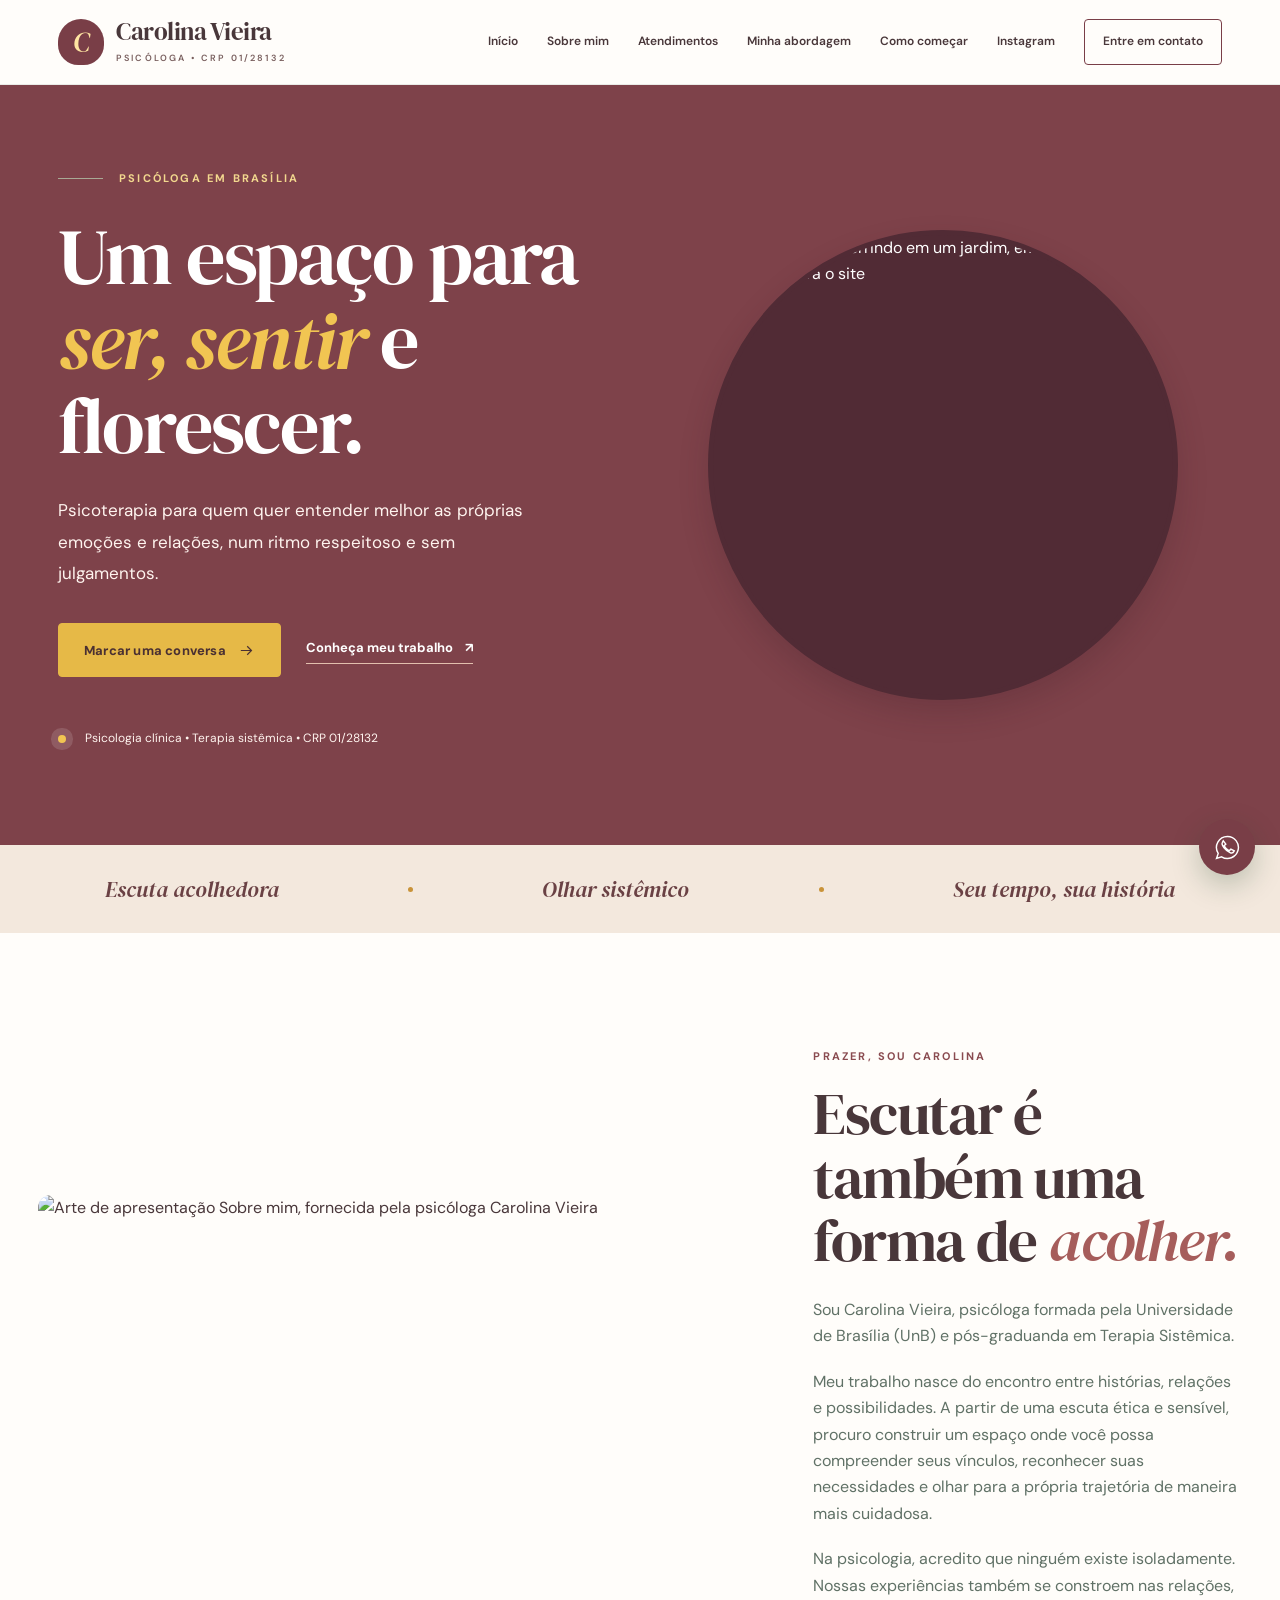
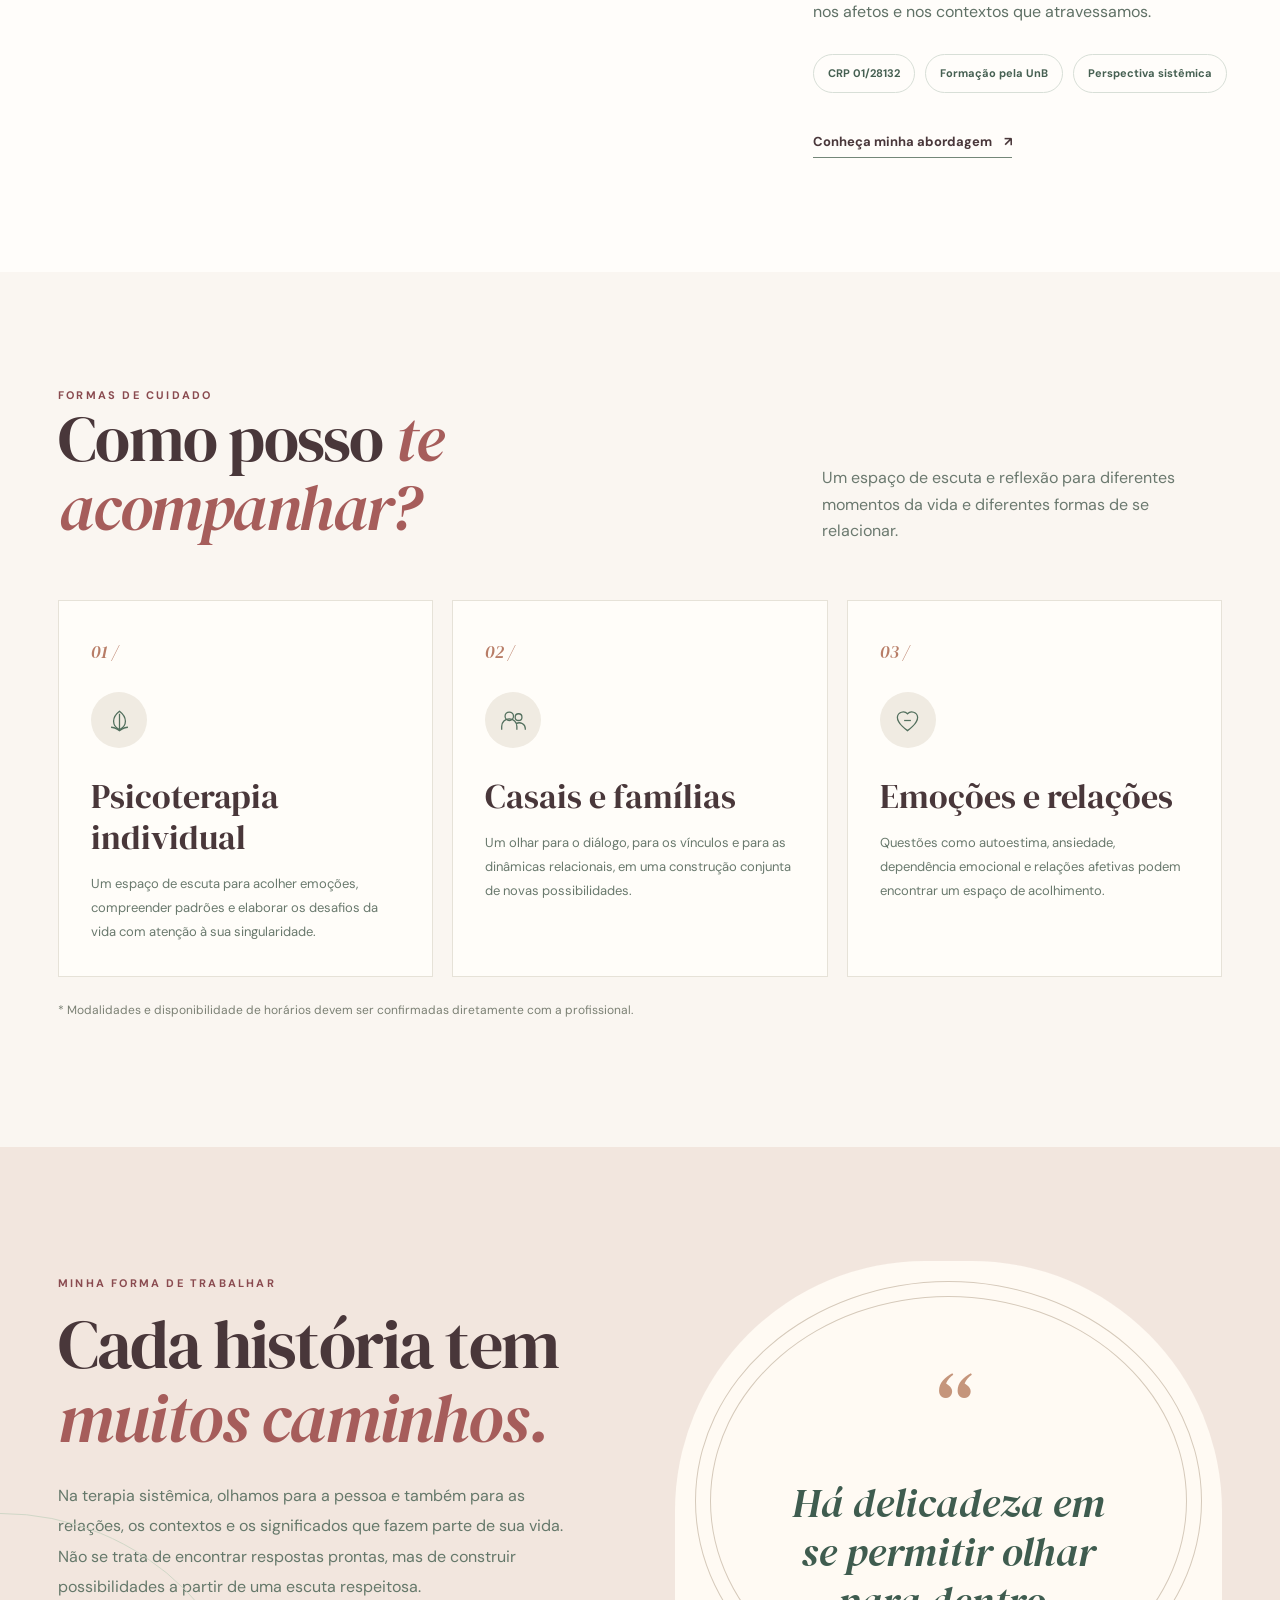
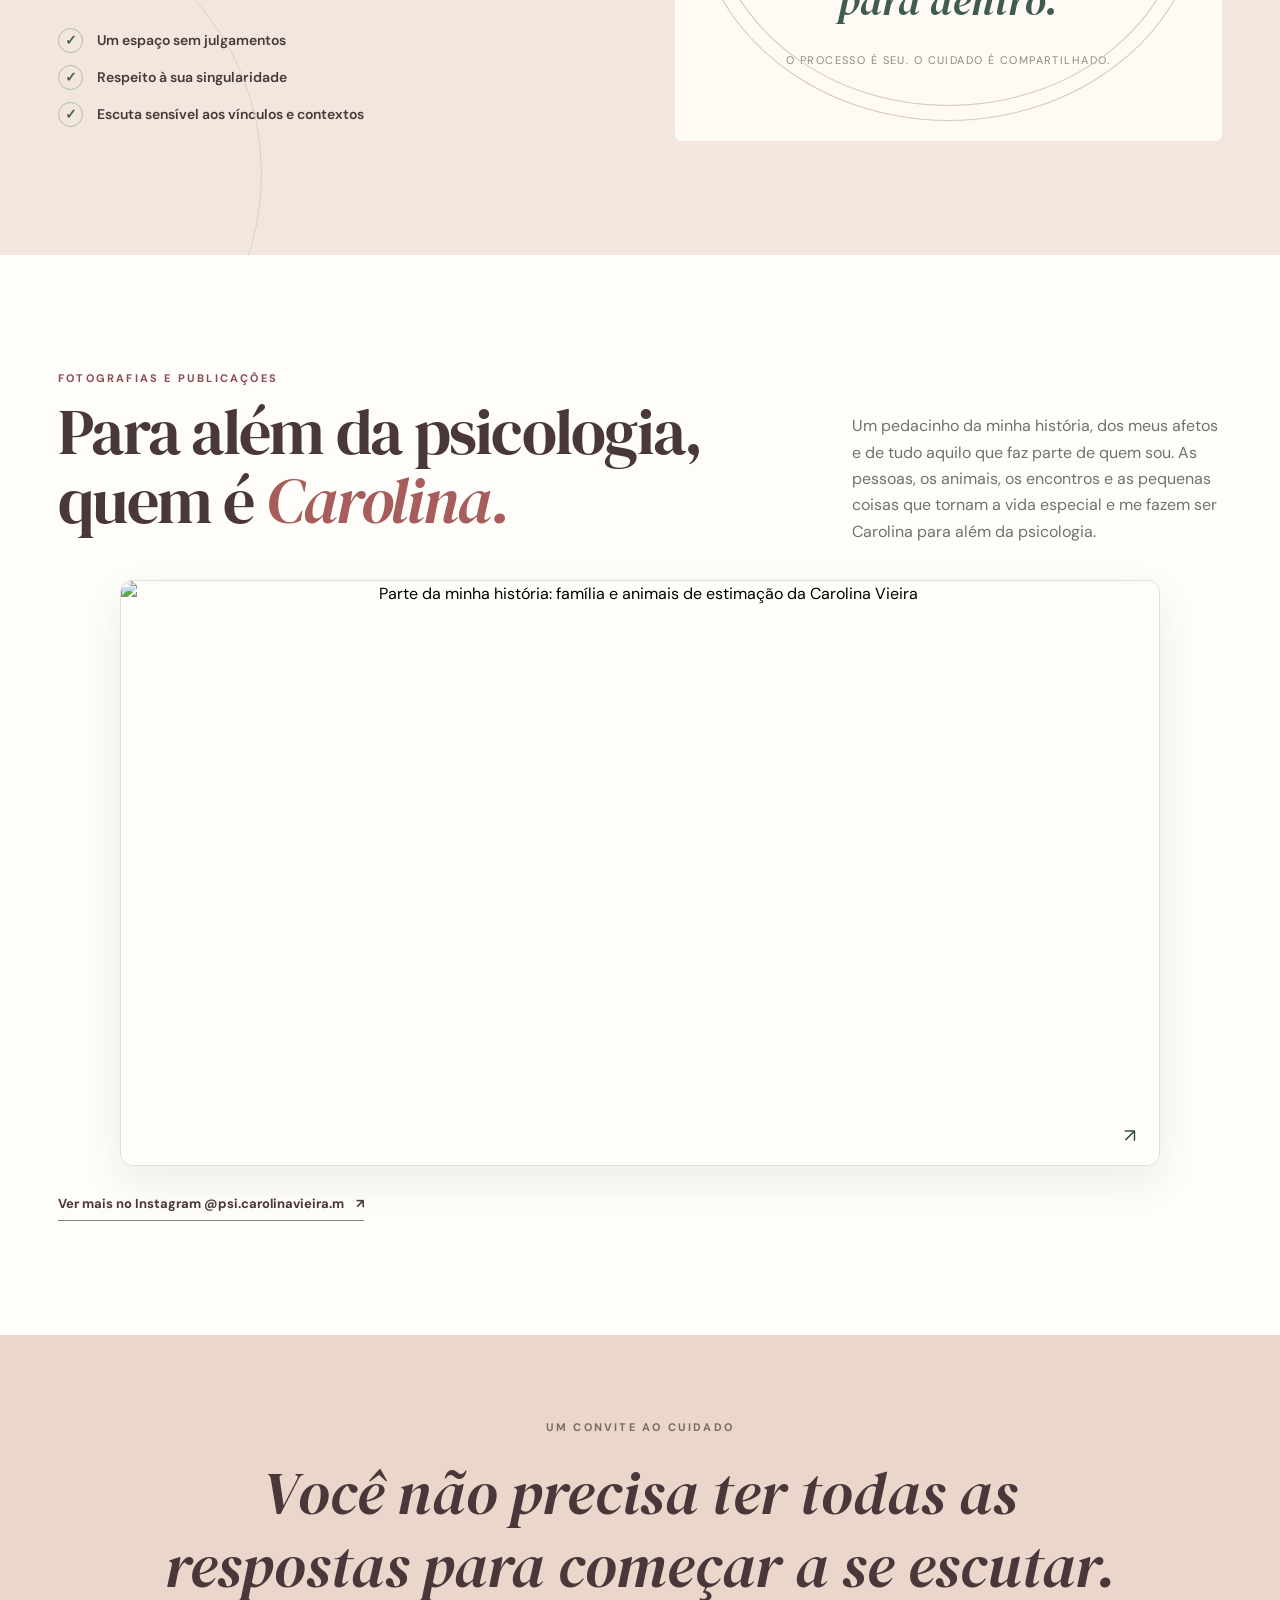
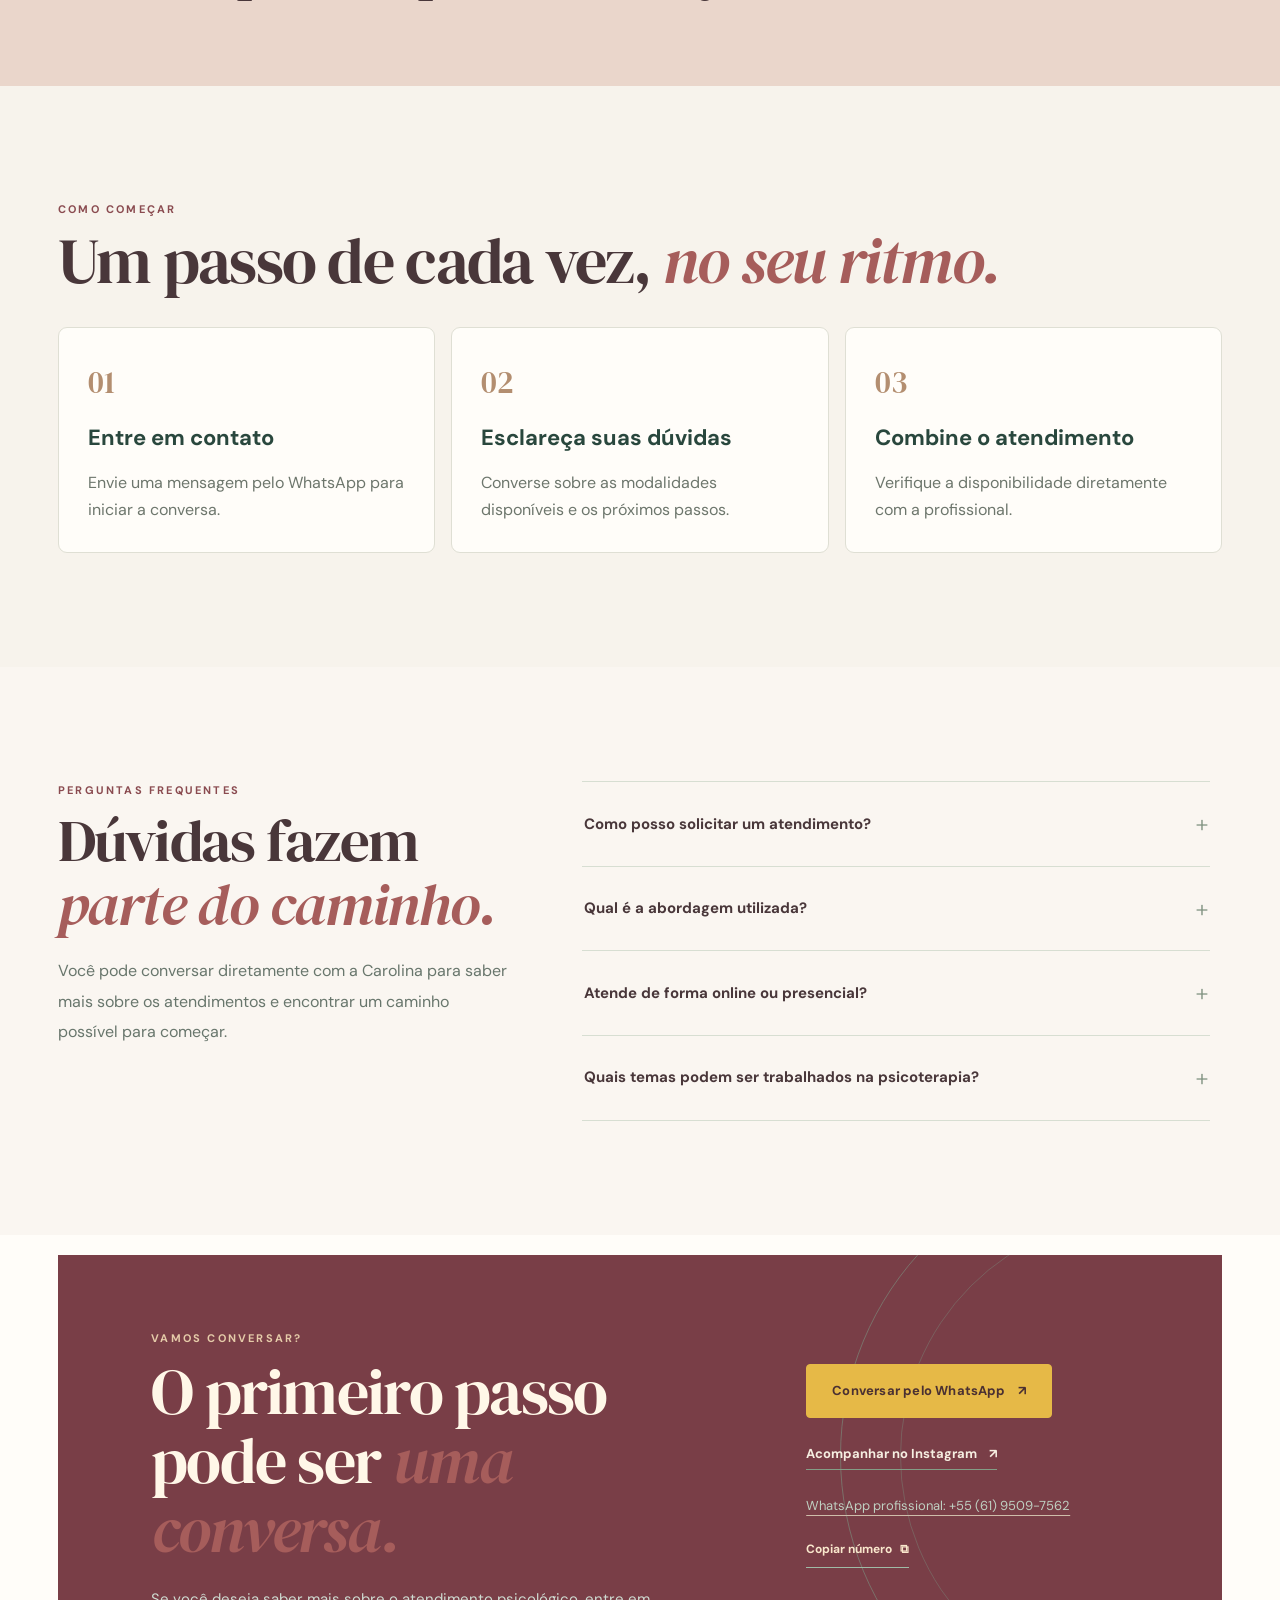
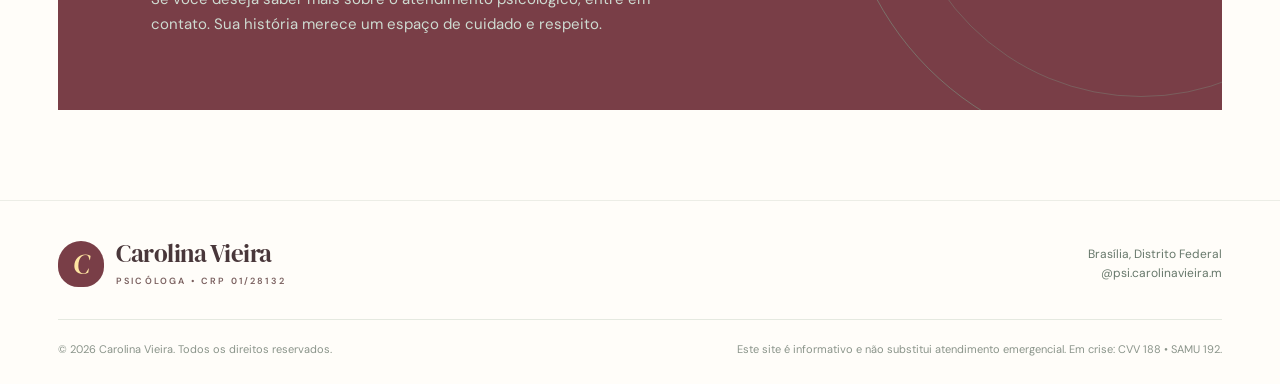
==== commit 8b0b939a: "Sync Carolina Vieira site presentation and gallery with Netlify" ====
--- a/carolina-vieira/index.html
+++ b/carolina-vieira/index.html
@@ -4,12 +4,17 @@
   <meta charset="utf-8">
   <meta name="viewport" content="width=device-width, initial-scale=1">
   <meta name="theme-color" content="#f7f3ec">
-  <meta name="robots" content="noindex, nofollow">
+  <meta name="robots" content="index, follow">
+  <meta name="color-scheme" content="light">
+  <meta name="referrer" content="strict-origin-when-cross-origin">
   <meta name="description" content="Carolina Vieira, psicóloga em Brasília. Um espaço de escuta acolhedora, ética e sensível, com olhar sistêmico para sua história e seus vínculos.">
   <meta property="og:type" content="website">
+  <meta property="og:image" content="https://carolinavieira.netlify.app/fotos/carolina-perfil.webp">
+  <meta property="og:image:alt" content="Carolina Vieira, psicóloga">
   <meta property="og:title" content="Carolina Vieira | Psicóloga">
   <meta property="og:description" content="Um espaço de escuta, cuidado e possibilidades. Conheça o trabalho da psicóloga Carolina Vieira.">
   <meta property="og:locale" content="pt_BR">
+  <meta property="og:site_name" content="Carolina Vieira | Psicóloga">
   <title>Carolina Vieira | Psicóloga • Escuta, cuidado e acolhimento</title>
   <link rel="preconnect" href="https://fonts.googleapis.com">
   <link rel="preconnect" href="https://fonts.gstatic.com" crossorigin>
@@ -20,7 +25,7 @@
 *{box-sizing:border-box}html{scroll-behavior:smooth}body{margin:0;background:var(--paper);color:var(--ink);font:400 16px/1.65 var(--sans);overflow-x:hidden}a{color:inherit;text-decoration:none}button{font:inherit}svg{display:block}::selection{background:#e0c1ab;color:#233e34}.wrap{max-width:1240px;margin:auto;padding:0 38px}.eyebrow{text-transform:uppercase;letter-spacing:.2em;font-size:11px;font-weight:700;color:var(--green2)}.serif{font-family:var(--serif);font-weight:400;line-height:1.08;letter-spacing:-.027em}.serif em{font-weight:400;color:#b77565}.btn{display:inline-flex;align-items:center;justify-content:center;gap:12px;min-height:54px;padding:13px 25px;border-radius:4px;background:var(--green);color:#fffdf8;font-size:13px;font-weight:700;letter-spacing:.015em;border:1px solid var(--green);transition:transform .2s,background .2s,border-color .2s;cursor:pointer}.btn:hover{transform:translateY(-2px);background:#1f382f}.btn-outline{background:transparent;color:var(--green)}.btn-outline:hover{background:#e9e5d9}.text-link{display:inline-flex;align-items:center;gap:12px;font-size:13px;font-weight:700;border-bottom:1px solid #748778;padding-bottom:5px}.text-link:hover{color:#a46a58}.icon-arrow{width:17px;height:17px;flex:none}.top-note{background:#29473d;color:#f4f0e7;text-align:center;padding:8px 16px;letter-spacing:.13em;font-size:10px;text-transform:uppercase}.header{position:sticky;top:0;z-index:50;background:rgba(247,243,236,.95);backdrop-filter:blur(14px);border-bottom:1px solid rgba(86,108,89,.12)}.header-inner{height:84px;display:flex;align-items:center;justify-content:space-between;gap:20px}.brand{display:flex;align-items:center;gap:12px;min-width:220px}.brand-mark{height:46px;width:46px;display:grid;place-items:center;background:var(--green);color:#fff4df;border-radius:50% 50% 44% 44%;font:italic 28px/1 var(--serif)}.brand-name{font:25px/1 var(--serif);letter-spacing:-.02em}.brand-sub{display:block;font:600 9px/1.4 var(--sans);text-transform:uppercase;letter-spacing:.24em;margin-top:4px;color:#64766a}.nav{display:flex;align-items:center;gap:29px}.nav a{font-size:12px;font-weight:600;white-space:nowrap;transition:color .2s}.nav a:hover{color:#af7462}.nav-cta{border:1px solid var(--green);border-radius:4px;padding:12px 18px!important}.nav-cta:hover{background:var(--green);color:white!important}.menu-toggle{display:none;width:44px;height:44px;border:1px solid var(--line);background:transparent;border-radius:4px;align-items:center;justify-content:center;cursor:pointer}
 .hero{position:relative;overflow:hidden}.hero-inner{min-height:690px;display:grid;grid-template-columns:52% 48%;align-items:center;gap:0}.hero-copy{padding:84px 20px 96px 0;position:relative;z-index:2}.intro-line{display:flex;align-items:center;gap:16px;margin-bottom:28px}.intro-line:before{content:'';width:45px;height:1px;background:#a8a995}.hero h1{font-size:clamp(60px,6.1vw,92px);max-width:710px;margin:0 0 27px}.hero h1 em{color:#b47964}.hero-lead{max-width:475px;color:#667268;font-size:17px;line-height:1.85;margin:0 0 34px}.hero-actions{display:flex;flex-wrap:wrap;align-items:center;gap:25px}.hero-mini{margin-top:52px;display:flex;align-items:center;gap:19px;font-size:12px;color:#607268}.hero-mini .dot{height:8px;width:8px;border-radius:50%;background:#b98d76;box-shadow:0 0 0 7px #eadcd0}.hero-visual{height:660px;position:relative;display:flex;align-items:center;justify-content:center;isolation:isolate}.hero-visual:before{content:'';position:absolute;inset:0 -200px 0 45px;background:#eee5d8;clip-path:ellipse(72% 59% at 67% 49%);z-index:-1}.hero-arch{position:relative;height:565px;width:min(92%,450px);background:linear-gradient(155deg,#a4b3a0,#c8cdb5 55%,#d9c6ad);border-radius:230px 230px 12px 12px;overflow:hidden;box-shadow:22px 25px 0 rgba(204,190,169,.22)}.hero-arch .sun{position:absolute;top:86px;right:45px;width:185px;height:185px;border-radius:50%;background:rgba(255,237,207,.53)}.hero-arch .horizon{position:absolute;bottom:-45px;left:-50px;width:125%;height:240px;background:#536a58;border-radius:50% 50% 0 0;transform:rotate(-10deg)}.hero-arch .horizon.two{bottom:-115px;left:20px;background:#879983;transform:rotate(5deg)}.hero-botanical{position:absolute;bottom:0;left:25px;height:89%;width:85%;filter:drop-shadow(8px 12px 1px rgba(29,65,45,.09))}.hero-stamp{position:absolute;right:-14px;top:62px;width:114px;height:114px;border-radius:50%;background:#f9f4ea;display:grid;place-items:center;text-align:center;transform:rotate(12deg);box-shadow:0 8px 24px #354d3c21;border:1px solid #ded2bf;font:italic 16px/1.2 var(--serif);padding:12px}.hero-footnote{position:absolute;left:-40px;bottom:35px;background:#fffdf7;padding:19px 27px;box-shadow:0 18px 40px #334b3b14;max-width:250px;font:italic 23px/1.2 var(--serif);border-left:3px solid #cba688}.hero-footnote small{display:block;font:500 10px/1.7 var(--sans);color:#64776e;margin-top:8px;text-transform:uppercase;letter-spacing:.1em}.section{padding:114px 0}.section-heading{margin:0 0 18px;font-size:clamp(43px,5vw,67px)}.section-copy{color:#68766c;line-height:1.9;max-width:610px}.divider-band{background:var(--green);color:#fbf5ea;padding:29px 0}.divider-band .wrap{display:flex;gap:36px;justify-content:space-around;align-items:center}.divider-band span{font:italic 22px var(--serif);white-space:nowrap}.divider-band b{height:5px;width:5px;background:#dfbba1;border-radius:50%;flex:none}.about{background:var(--cream)}.about-layout{display:grid;grid-template-columns:43% 52%;justify-content:space-between;align-items:center;gap:45px}.about-art{background:#e8e4d4;min-height:560px;position:relative;overflow:hidden;padding:35px;border-radius:230px 230px 6px 6px}.about-art:after{content:'';position:absolute;width:140%;height:60%;background:#c4c5aa;bottom:-34%;left:-25%;border-radius:50%}.about-art:before{content:'';position:absolute;width:260px;height:260px;border:1px solid #d3bfa8;border-radius:50%;top:45px;right:-10px}.about-art .caption-art{position:absolute;left:36px;top:30px;font:italic 19px var(--serif);color:#546b57;z-index:4}.about-art .art-big{font:italic 150px/1 var(--serif);position:absolute;bottom:3px;right:12px;z-index:2;color:#6f8a71;opacity:.22}.about-art svg{position:absolute;bottom:0;left:10%;width:80%;height:80%;z-index:3}.about-text .eyebrow{margin-bottom:17px}.about-text h2{font-size:clamp(44px,4.6vw,68px);margin:0 0 24px}.about-text p{color:#607166;margin:0 0 19px}.about-tags{display:flex;flex-wrap:wrap;gap:10px;margin:29px 0 35px}.about-tags span{padding:9px 14px;border:1px solid #d8dfd7;border-radius:30px;font-size:11px;font-weight:700;color:#466052}.small-note{font-size:12px;color:#7b8074}.services-top{display:flex;align-items:end;justify-content:space-between;gap:25px;margin-bottom:40px}.services-top p{max-width:400px;color:#6b796f}.service-grid{display:grid;grid-template-columns:repeat(3,1fr);gap:19px}.service-card{background:#fffdf9;border:1px solid #e6e2d8;padding:38px 32px 32px;min-height:326px;display:flex;flex-direction:column;transition:transform .25s,box-shadow .25s}.service-card:hover{transform:translateY(-6px);box-shadow:0 20px 35px #41533f0c}.service-num{font:italic 18px var(--serif);color:#b87d67}.service-icon{width:56px;height:56px;margin:28px 0;background:#f0ebe2;border-radius:50%;display:grid;place-items:center}.service-icon svg{height:27px;width:27px;stroke:#526f5d}.service-card h3{font:34px/1.2 var(--serif);margin:0 0 14px}.service-card p{font-size:13px;color:#69796d;line-height:1.85;margin:0}.approach{background:#eaece3;position:relative;overflow:hidden}.approach:before{content:'';position:absolute;height:520px;width:520px;border:1px solid #d0d7c7;border-radius:50%;left:-260px;bottom:-180px}.approach-layout{display:grid;grid-template-columns:46% 47%;justify-content:space-between;gap:40px;align-items:center}.approach h2{margin:16px 0 26px;font-size:clamp(45px,5.3vw,72px)}.approach p{color:#65786a;line-height:1.9}.approach-points{margin-top:26px;display:grid;gap:12px}.approach-points div{display:flex;gap:14px;align-items:center;font-size:14px;font-weight:600}.check{height:25px;width:25px;display:grid;place-items:center;border:1px solid #aebdac;border-radius:50%;font-size:14px;color:#48644f}.approach-card{background:#f8f5eb;border-radius:250px 250px 6px 6px;min-height:480px;padding:85px 50px 54px;text-align:center;position:relative;display:flex;flex-direction:column;align-items:center;justify-content:center}.approach-card:before,.approach-card:after{content:'';position:absolute;border:1px solid #d6cabb;border-radius:50%;inset:20px}.approach-card:after{inset:35px}.approach-card .mark{font:italic 90px/1 var(--serif);color:#c5957b}.approach-card p{font:italic clamp(27px,3.2vw,43px)/1.2 var(--serif);color:#3f5c4f;max-width:340px;margin:25px 0 0}.approach-card small{font-size:11px;letter-spacing:.13em;text-transform:uppercase;margin-top:25px;color:#868e7f}.gallery{background:var(--cream)}.gallery-top{display:flex;justify-content:space-between;align-items:end;gap:20px;margin-bottom:35px}.gallery h2{margin:10px 0;font-size:clamp(43px,5vw,69px)}.gallery-top p{max-width:370px;color:#6c756c;margin:0}.gallery-grid{display:grid;grid-template-columns:repeat(3,minmax(0,1fr));grid-template-rows:240px 240px;gap:16px}.gallery-item{position:relative;border:0;overflow:hidden;padding:0;text-align:left;cursor:pointer;background:#d8cdbc;color:#203e31}.gallery-item:nth-child(1){grid-row:span 2;background:#e9d6c4}.gallery-item:nth-child(2){background:#dce0cb}.gallery-item:nth-child(3){background:#c9d3c9}.gallery-item:nth-child(4){background:#d9cfb9}.gallery-item:nth-child(5){background:#eddccf}.gallery-item:focus-visible{outline:3px solid #a8664d;outline-offset:3px}.gallery-item .painting{width:100%;height:100%;position:absolute;inset:0;transition:transform .4s}.gallery-item:hover .painting{transform:scale(1.06)}.gallery-item .label-photo{position:absolute;left:19px;bottom:18px;background:#fdfaf2e8;backdrop-filter:blur(3px);padding:8px 12px;font-size:10px;font-weight:700;letter-spacing:.08em;text-transform:uppercase;color:#466050}.gallery-item .plus{position:absolute;right:19px;top:17px;font-size:28px;font-weight:300;color:#355347}.gallery-note{font-size:12px;color:#7e857a;margin-top:22px;display:flex;align-items:start;gap:10px}.gallery-note b{color:#b47964;font-size:16px}.quote{background:#e5d8c5;padding:83px 0;text-align:center}.quote .eyebrow{color:#746e5b}.quote blockquote{font:italic clamp(33px,4.8vw,62px)/1.2 var(--serif);max-width:1000px;margin:20px auto 0}.faq-layout{display:grid;grid-template-columns:39% 54%;gap:6%;align-items:start}.faq h2{font-size:clamp(44px,4.6vw,64px);margin:10px 0 20px}.faq-item{border-bottom:1px solid #d7ded2}.faq-item:first-child{border-top:1px solid #d7ded2}.faq-item summary{font-size:15px;font-weight:700;list-style:none;display:flex;align-items:center;justify-content:space-between;gap:20px;cursor:pointer;padding:22px 2px}.faq-item summary::-webkit-details-marker{display:none}.faq-item summary:after{content:'+';font-size:24px;font-weight:300;color:#8c9c8c}.faq-item[open] summary:after{content:'−'}.faq-item p{margin:0 10px 24px 2px;color:#6b766c;font-size:14px}.contact{padding:20px 0 90px;background:#fffdf9}.contact-box{background:var(--green);color:#fbf8ed;min-height:425px;padding:74px 8%;position:relative;overflow:hidden;display:grid;grid-template-columns:60% 33%;gap:7%;align-items:center}.contact-box:before{content:'';position:absolute;width:600px;height:600px;border:1px solid #7d9a86;border-radius:50%;right:-220px;top:-100px;opacity:.55}.contact-box:after{content:'';position:absolute;width:480px;height:480px;border:1px solid #7d9a86;border-radius:50%;right:-160px;top:-40px;opacity:.35}.contact-box .eyebrow{color:#e5cba9}.contact h2{font-size:clamp(48px,5vw,74px);margin:10px 0 23px;color:#fff7e8}.contact p{max-width:540px;color:#cedbd1;font-size:15px;margin:0}.contact-actions{position:relative;z-index:2;display:flex;flex-direction:column;gap:15px;align-items:flex-start}.contact .btn{background:#f5ead8;color:#315043;border:1px solid #f5ead8}.contact .btn:hover{background:white}.contact .text-link{color:#f6eee1;border-color:#839d86;margin:10px 0}.contact-num{font-size:13px;color:#bfcfc1}.footer{padding:40px 0 25px;background:#fffdf9;border-top:1px solid #ecede6}.footer-row{display:flex;align-items:center;justify-content:space-between;gap:18px}.footer .brand{min-width:unset}.footer-meta{text-align:right;color:#67786b;font-size:12px}.footer-bottom{margin-top:32px;padding-top:20px;border-top:1px solid #e5e9e0;display:flex;justify-content:space-between;gap:20px;color:#8a948a;font-size:11px}.wa-float{position:fixed;bottom:25px;right:25px;z-index:40;width:56px;height:56px;border-radius:50%;background:#2b6b53;display:grid;place-items:center;box-shadow:0 10px 28px #20472b40;color:white;transition:transform .2s}.wa-float:hover{transform:translateY(-4px)}.wa-float svg{height:27px;width:27px}.modal{position:fixed;inset:0;z-index:90;background:#14261edb;display:none;align-items:center;justify-content:center;padding:30px}.modal[aria-hidden="false"]{display:flex}.modal-box{position:relative;max-width:660px;width:100%;background:#f7f3eb;padding:30px;max-height:90vh;overflow:auto}.modal-box .art-modal{height:min(60vh,440px);overflow:hidden}.modal-box .art-modal svg{width:100%;height:100%}.modal-close{position:absolute;top:8px;right:8px;border:0;background:#fdf8ee;width:36px;height:36px;z-index:3;font-size:22px;cursor:pointer}.modal-box p{font-size:13px;color:#687569;margin:16px 0 0}.sr-only{position:absolute;width:1px;height:1px;overflow:hidden;clip:rect(0,0,0,0);white-space:nowrap}@media(max-width:1050px){.nav{gap:17px}.brand{min-width:190px}.hero h1{font-size:65px}.hero-visual{height:590px}.hero-arch{height:495px}.hero-footnote{left:-9px}.service-card{padding:28px 22px}.service-card h3{font-size:28px}}@media(max-width:800px){.wrap{padding:0 23px}.header-inner{height:72px}.menu-toggle{display:flex}.nav{position:absolute;top:72px;left:0;right:0;display:none;flex-direction:column;align-items:stretch;gap:0;padding:10px 23px 22px;background:var(--paper);box-shadow:0 22px 35px #18251d21}.nav.open{display:flex}.nav a{padding:13px 0;border-bottom:1px solid #e0e4da}.nav-cta{margin-top:12px;padding:13px!important;text-align:center}.hero-inner{grid-template-columns:1fr}.hero-copy{padding:64px 0 35px}.hero h1{font-size:clamp(54px,10vw,79px)}.hero-visual{height:520px}.hero-arch{height:465px;width:min(80%,410px)}.hero-visual:before{inset:0 -30px 0 10px}.hero-footnote{left:0;bottom:10px}.hero-stamp{right:15px;top:20px}.section{padding:80px 0}.about-layout,.approach-layout,.faq-layout{grid-template-columns:1fr;gap:45px}.about-art{min-height:420px;max-width:530px}.approach-card{min-height:400px}.service-grid{grid-template-columns:1fr 1fr}.service-card{min-height:290px}.service-card:last-child{grid-column:span 2}.gallery-grid{grid-template-columns:repeat(2,minmax(0,1fr));grid-template-rows:repeat(3,210px)}.gallery-item:nth-child(1){grid-row:span 2}.gallery-top,.services-top{align-items:start;flex-direction:column}.contact-box{grid-template-columns:1fr;padding:60px 35px;gap:30px}.contact-actions{gap:8px}.divider-band span{font-size:17px}.divider-band span:last-child{display:none}.divider-band b:last-of-type{display:none}}@media(max-width:500px){.top-note{font-size:9px}.brand-name{font-size:22px}.brand-mark{height:42px;width:42px}.hero-copy{padding-top:57px}.hero h1{font-size:clamp(52px,12.5vw,66px)}.hero-lead{font-size:15px}.hero-actions{gap:18px}.hero-visual{height:440px}.hero-arch{height:395px;width:80%}.hero-stamp{height:93px;width:93px;right:0;top:10px;font-size:14px}.hero-footnote{left:0;bottom:10px;padding:14px 18px;font-size:20px}.divider-band .wrap{gap:15px}.divider-band span{font-size:15px}.section-heading{font-size:43px}.about-art{min-height:385px}.about-art svg{left:0;width:100%}.about-art .art-big{font-size:115px}.service-grid{grid-template-columns:1fr}.service-card:last-child{grid-column:auto}.service-card{min-height:265px}.approach-card{padding:65px 28px;min-height:355px}.gallery-grid{grid-template-columns:1fr 1fr;grid-template-rows:repeat(4,175px);gap:9px}.gallery-item:nth-child(1){grid-row:span 2}.gallery-item:nth-child(5){grid-column:span 2}.gallery-item .label-photo{left:9px;bottom:8px;font-size:9px}.quote{padding:63px 0}.quote blockquote{font-size:34px}.contact-box{padding:50px 25px}.contact h2{font-size:48px}.footer-row,.footer-bottom{align-items:flex-start;flex-direction:column}.footer-meta{text-align:left}.wa-float{bottom:15px;right:15px}}
 @media(prefers-reduced-motion:reduce){*,*:before,*:after{scroll-behavior:auto!important;transition:none!important;animation:none!important}}
-.instagram-showcase{display:grid;grid-template-columns:minmax(0,.9fr) minmax(0,1.1fr);background:#f3eee5;border:1px solid #e5e0d6;border-radius:8px;overflow:hidden;min-height:520px}.instagram-story{padding:clamp(36px,5vw,74px);display:flex;flex-direction:column;align-items:flex-start;justify-content:center;background:radial-gradient(circle at 0% 0%,#f8e9dd 0%,#f5f0e8 60%,#ebe7df 100%)}.instagram-brand-mark{height:68px;width:68px;display:grid;place-items:center;border:1px solid #c5ad9b;border-radius:20px;color:#a97362;font:48px/1 Georgia,serif;margin-bottom:35px}.instagram-story h3{font-size:clamp(42px,4.8vw,66px);max-width:420px;margin:16px 0 26px}.instagram-story p{font-size:14px;line-height:1.9;color:#627369;max-width:400px;margin:0 0 32px}.instagram-username{margin-top:27px;font-size:12px;letter-spacing:.04em;color:#597264}.instagram-embed-shell{min-width:0;display:grid;place-items:center;padding:26px;background:#e9e6dc}.instagram-embed-shell .instagram-media{max-width:540px!important;width:100%!important;min-width:0!important;box-shadow:0 12px 32px rgba(45,61,47,.09)!important}.instagram-fallback{min-height:350px;width:100%;display:flex;flex-direction:column;align-items:center;justify-content:center;text-align:center;gap:15px;padding:40px 22px;background:#fff;border-radius:12px}.instagram-fallback-logo{font-size:58px;color:#a77061;line-height:1}.instagram-fallback strong{font:30px/1.15 var(--serif);color:#29473d}.instagram-fallback span:not(.instagram-fallback-logo){font-size:13px;line-height:1.7;color:#617166;max-width:310px}.instagram-fallback .instagram-fallback-action{font-weight:700!important;color:#9b6455!important;border-bottom:1px solid #bf9e90;padding-bottom:3px}.instagram-note{font-size:12px;line-height:1.7;color:#718076;margin-top:24px;max-width:760px}.contact-phone{text-decoration:underline;text-decoration-color:#cfbdaa;text-underline-offset:5px}@media(max-width:800px){.instagram-showcase{grid-template-columns:1fr}.instagram-story{padding:45px 32px}.instagram-story h3{font-size:47px}.instagram-embed-shell{padding:24px;min-height:430px}}@media(max-width:500px){.instagram-story{padding:34px 25px}.instagram-story h3{font-size:43px}.instagram-embed-shell{padding:12px;min-height:400px}.instagram-fallback{min-height:320px}.instagram-note{font-size:11px}}
+.instagram-showcase[hidden]{display:none!important}.instagram-showcase{display:grid;grid-template-columns:minmax(0,.9fr) minmax(0,1.1fr);background:#f3eee5;border:1px solid #e5e0d6;border-radius:8px;overflow:hidden;min-height:520px}.instagram-story{padding:clamp(36px,5vw,74px);display:flex;flex-direction:column;align-items:flex-start;justify-content:center;background:radial-gradient(circle at 0% 0%,#f8e9dd 0%,#f5f0e8 60%,#ebe7df 100%)}.instagram-brand-mark{height:68px;width:68px;display:grid;place-items:center;border:1px solid #c5ad9b;border-radius:20px;color:#a97362;font:48px/1 Georgia,serif;margin-bottom:35px}.instagram-story h3{font-size:clamp(42px,4.8vw,66px);max-width:420px;margin:16px 0 26px}.instagram-story p{font-size:14px;line-height:1.9;color:#627369;max-width:400px;margin:0 0 32px}.instagram-username{margin-top:27px;font-size:12px;letter-spacing:.04em;color:#597264}.instagram-embed-shell{min-width:0;display:grid;place-items:center;padding:26px;background:#e9e6dc}.instagram-embed-shell .instagram-media{max-width:540px!important;width:100%!important;min-width:0!important;box-shadow:0 12px 32px rgba(45,61,47,.09)!important}.instagram-fallback{min-height:350px;width:100%;display:flex;flex-direction:column;align-items:center;justify-content:center;text-align:center;gap:15px;padding:40px 22px;background:#fff;border-radius:12px}.instagram-fallback-logo{font-size:58px;color:#a77061;line-height:1}.instagram-fallback strong{font:30px/1.15 var(--serif);color:#29473d}.instagram-fallback span:not(.instagram-fallback-logo){font-size:13px;line-height:1.7;color:#617166;max-width:310px}.instagram-fallback .instagram-fallback-action{font-weight:700!important;color:#9b6455!important;border-bottom:1px solid #bf9e90;padding-bottom:3px}.instagram-note{font-size:12px;line-height:1.7;color:#718076;margin-top:24px;max-width:760px}.contact-phone{text-decoration:underline;text-decoration-color:#cfbdaa;text-underline-offset:5px}@media(max-width:800px){.instagram-showcase{grid-template-columns:1fr}.instagram-story{padding:45px 32px}.instagram-story h3{font-size:47px}.instagram-embed-shell{padding:24px;min-height:430px}}@media(max-width:500px){.instagram-story{padding:34px 25px}.instagram-story h3{font-size:43px}.instagram-embed-shell{padding:12px;min-height:400px}.instagram-fallback{min-height:320px}.instagram-note{font-size:11px}}
 .hero-arch .real-photo,.about-art .real-photo{position:absolute;inset:0;width:100%;height:100%;object-fit:cover;z-index:5}
 .has-photo{background:#e8e2d6!important}.has-photo:before,.has-photo:after,.has-photo .sun,.has-photo .horizon,.has-photo .hero-botanical,.has-photo svg,.has-photo .art-big,.has-photo .caption-art{display:none!important}
 .hero-arch.has-photo{border-radius:6px;box-shadow:0 18px 44px rgba(45,61,47,.14)}.about-art.has-photo{border-radius:6px;padding:0}
@@ -28,96 +33,433 @@
 .photo-more{margin:14px 0 0}.photo-more[hidden]{display:none}.photo-grid:not([hidden])~#igFallback{display:none}
 .instagram-showcase{grid-template-columns:1fr;min-height:0}.instagram-story h3{max-width:560px}.instagram-story p{max-width:520px}.instagram-brand-mark{margin-bottom:24px}
 @media(max-width:500px){.photo-grid{columns:2 140px;column-gap:9px}.photo-grid img{margin-bottom:9px}}
-:root{--paper:#faf6f1;--cream:#fffdfa;--green:#793e47;--green2:#8a4b50;--muted:#746866;--line:#e8d9d4;--pink:#e9c8ba;--ochre:#e8ba52;--sand:#f3e7dd;--ink:#49373a}.header{background:rgba(255,253,250,.97)}.brand-mark{background:#793e47;color:#ffe5a2}.brand-sub{color:#795f5e}.nav-cta{border-radius:30px}.btn{border-radius:40px;background:#e6b947;border-color:#e6b947;color:#4a3032;padding:15px 27px}.btn:hover{background:#f2cc67;border-color:#f2cc67;color:#4a3032}.btn-outline{background:transparent;color:#793e47;border-color:#793e47}.hero{background:#7e424a;color:#fff}.hero-copy{padding-top:80px;padding-bottom:85px}.hero h1{font-family:var(--sans);font-weight:700;letter-spacing:-.035em;font-size:clamp(48px,5.4vw,76px);line-height:1.12}.hero h1 em{font-style:normal;color:#f1c552}.hero .eyebrow{color:#f2d88e}.hero-lead,.hero-mini{color:#fff4ef}.hero .text-link{color:#fff;border-color:#e2bfae}.hero-visual:before{background:#a76e6d}.hero-arch{background:linear-gradient(155deg,#dec0ae,#b9847d 60%,#8c595d)}.hero-mini .dot{background:#f1c552;box-shadow:0 0 0 7px #ffffff22}.divider-band{background:#f3e8dd;color:#6a4144}.divider-band b{background:#c99339}.serif em{color:#a65d5b}.service-card{border-radius:16px;box-shadow:0 10px 30px #6d39420c}.service-icon{background:#f6e7db}.approach{background:#f2e6de}.approach-card{background:#fffaf3}.quote{background:#ead6cb}.contact-box{background:#793e47;border-radius:18px}.contact .btn{background:#e6b947;color:#4a3032;border-color:#e6b947}.wa-float{background:#793e47}.eyebrow{color:#985e58}.preview-note{background:#fff4da;color:#634b35;text-align:center;padding:10px 20px;font-size:12px}.steps{background:#fffdfa}.steps-grid{display:grid;grid-template-columns:repeat(3,1fr);gap:22px;margin-top:38px}.step{background:#faf4ee;border:1px solid #efdfd3;border-radius:16px;padding:30px}.step b{display:grid;place-items:center;background:#e5b84c;color:#56383a;border-radius:50%;width:38px;height:38px}.step h3{font:28px var(--serif);margin:20px 0 10px}.step p{font-size:14px;color:#746663;margin:0}@media(max-width:800px){.steps-grid{grid-template-columns:1fr}.hero-visual{height:470px}.hero-arch{height:410px}.hero-copy{padding-bottom:35px}} .gallery-photo{display:block;width:100%;padding:0;border:0;background:transparent;cursor:zoom-in;break-inside:avoid}.gallery-photo:focus-visible{outline:3px solid #793e47}.photo-grid img{height:auto}.photo-dialog{border:0;background:transparent;padding:0;max-width:95vw;max-height:95vh}.photo-dialog::backdrop{background:#241b1be0}.photo-dialog img{display:block;max-width:90vw;max-height:85vh;object-fit:contain}.photo-dialog button{display:block;margin:0 0 8px auto;background:#fff;border:0;border-radius:50%;width:40px;height:40px;font-size:26px;cursor:pointer}.hero-arch.has-photo,.about-art.has-photo{background:#7e424a!important}.hero-arch .real-photo,.about-art .real-photo{object-fit:contain}.about-art.has-photo{background:#f3e8dd!important}.hero-arch.has-photo{border:5px solid #4b2930;background:#4b2930!important;border-radius:18px}.hero-arch .real-photo{object-fit:contain}.about-art.has-photo{border-radius:16px;background:#d5fbd0!important;min-height:0;aspect-ratio:1448/1086}.about-art .real-photo{object-fit:contain}.photo-grid{columns:auto;display:block;max-width:760px;margin:auto}.gallery-photo img{width:100%;height:auto;border-radius:10px}@media(max-width:800px){.hero-arch.has-photo{width:min(100%,520px);height:auto;aspect-ratio:1448/1086}.hero-visual{height:auto;min-height:320px;padding:30px 0}.about-art.has-photo{width:100%}}.about-art.has-photo{aspect-ratio:571/597;background:#40272f!important;border:5px solid #40272f;border-radius:16px;overflow:hidden}.about-art.has-photo .real-photo{object-fit:contain;width:100%;height:100%}.hero-arch.has-photo{width:min(92%,450px);height:auto;aspect-ratio:1;border:5px solid #a8656a;border-radius:50%;background:#a8656a!important;box-shadow:0 16px 35px #532b3340;overflow:hidden}.hero-arch.has-photo .real-photo{position:absolute;width:115.8%;height:auto;max-width:none;left:-8.7%;top:-13%;object-fit:cover}.about-art.has-photo{aspect-ratio:1448/1086;border:0;border-radius:16px;background:#d5fbd0!important;min-height:0}.about-art.has-photo .real-photo{object-fit:contain;width:100%;height:100%}@media(max-width:800px){.hero-arch.has-photo{width:min(80%,410px);height:auto;aspect-ratio:1}.hero-visual{min-height:0;padding:34px 0}.about-art.has-photo{width:100%}}.hero-visual:before{display:none}@media(min-width:801px){.about-layout{grid-template-columns:minmax(0,1.3fr) minmax(0,1fr);gap:40px;align-items:center}.about-art.has-photo{min-height:0;width:100%;aspect-ratio:auto;overflow:hidden}.about-art.has-photo .real-photo{position:relative;display:block;width:100%;height:auto;inset:auto;object-fit:contain}}@media(min-width:1100px){.about-layout{align-items:stretch}.about-art.has-photo{position:relative;align-self:stretch;min-height:0;height:auto;aspect-ratio:auto;overflow:visible;background:transparent!important;box-shadow:none}.about-art.has-photo .real-photo{position:absolute;inset:0 0 0 auto;width:auto;max-width:none;height:100%;object-fit:contain;border-radius:12px}}@media(min-width:1100px){.about-art.has-photo .real-photo{width:100%;max-width:100%;height:100%;object-fit:contain}}
-
-/* Sobre mim: arte inteira à esquerda, apresentação à direita. */
-#sobre .wrap{max-width:1400px}
-#sobre .about-layout{
- display:grid;grid-template-columns:minmax(0,1.72fr) minmax(0,1fr);
- align-items:center;justify-content:stretch;gap:clamp(24px,3vw,50px)
-}
-#sobre .about-art.has-photo{
- position:relative;align-self:center;width:100%;max-width:none;
- min-height:0!important;height:auto!important;aspect-ratio:auto!important;
- padding:0!important;border:0!important;border-radius:12px;
- background:transparent!important;box-shadow:none;overflow:hidden!important
+
+/* Revisão V3 — navegação acessível, fotos reais e apresentação do Instagram */
+:where(a, button, summary):focus-visible{outline:3px solid #b77565;outline-offset:4px}
+.skip-link{position:fixed;z-index:150;left:14px;top:-100px;background:#fff;color:#29473d;padding:12px 18px;border:2px solid #29473d;border-radius:4px;font-weight:700}
+.skip-link:focus{top:12px}
+[id]{scroll-margin-top:96px}
+.header{isolation:isolate}
+.photo-grid{display:grid;grid-template-columns:repeat(3,minmax(0,1fr));gap:16px;columns:auto}
+.photo-grid[hidden]{display:none}
+.photo-item{display:block;position:relative;border:0;background:#e9e4da;padding:0;width:100%;border-radius:8px;overflow:hidden;cursor:zoom-in;aspect-ratio:4/5;box-shadow:0 12px 28px rgba(41,71,61,.065)}
+.photo-item:nth-child(3n+2){aspect-ratio:1/1}
+.photo-item:nth-child(3n){aspect-ratio:5/6}
+.photo-item img{width:100%;height:100%;object-fit:cover;display:block;margin:0;border-radius:0;break-inside:auto;transition:transform .4s ease}
+.photo-item:hover img,.photo-item:focus-visible img{transform:scale(1.04)}
+.photo-item::after{content:'↗';position:absolute;right:12px;bottom:12px;width:34px;height:34px;display:grid;place-items:center;border-radius:50%;background:#fffdf9d9;color:#29473d;font-size:19px}
+.photo-more{margin-top:24px}
+.instagram-showcase{display:grid;grid-template-columns:minmax(0,.95fr) minmax(0,1.05fr);min-height:510px;align-items:stretch}
+.instagram-story{padding:clamp(32px,4.3vw,62px)}
+.instagram-story h3{max-width:450px;font-size:clamp(38px,4.3vw,58px)}
+.instagram-story p{max-width:450px}
+.instagram-editorial{padding:clamp(18px,3vw,38px);display:grid;grid-template-columns:1fr 1fr;grid-template-rows:1fr 1fr;gap:13px;background:#e7e4da;min-width:0}
+.editorial-card{position:relative;overflow:hidden;border-radius:6px;padding:22px;display:flex;flex-direction:column;justify-content:space-between;min-height:170px}
+.editorial-card strong{font-size:clamp(24px,2.4vw,34px);line-height:1.08;font-weight:400;letter-spacing:-.02em;position:relative;z-index:2}
+.editorial-tiny{font-size:10px;font-weight:700;letter-spacing:.19em;position:relative;z-index:2}
+.editorial-a{grid-row:span 2;background:#325446;color:#faf2e7}
+.editorial-b{background:#ead2c5;color:#29473d}
+.editorial-c{background:#f4efe5;color:#29473d}
+.editorial-flower{position:absolute;color:#a0b19b;opacity:.7;font-size:230px;line-height:1;top:45px;right:-36px;transform:rotate(-17deg)}
+.editorial-orbit{position:absolute;right:15px;bottom:20px;display:flex;align-items:center;gap:0}
+.editorial-orbit i{width:43px;height:43px;border-radius:50%;border:2px solid #af8d7b;margin-left:-14px}
+.editorial-c .editorial-leaf{position:absolute;right:10px;top:22px;font-size:105px;color:#b3c0a8;opacity:.68}
+.editorial-note{font-size:10px;line-height:1.4;color:#627369;grid-column:1/-1;margin:0;align-self:center}
+.photo-dialog{border:0;padding:48px 60px 38px;border-radius:12px;max-width:min(94vw,980px);max-height:92vh;background:#fffdf9;color:#29473d;box-shadow:0 30px 90px #0c221d55;overflow:visible}
+.photo-dialog::backdrop{background:rgba(15,32,26,.86)}
+.photo-dialog-figure{margin:0;display:flex;flex-direction:column;align-items:center;gap:12px}
+.photo-dialog-figure img{max-width:100%;max-height:70vh;object-fit:contain;border-radius:4px;background:#e9e4da}
+.photo-dialog figcaption{font-size:13px;color:#59695f}
+.photo-close,.photo-move{position:absolute;display:grid;place-items:center;color:#29473d;background:#fffdf9;border:1px solid #cbd6ca;border-radius:50%;cursor:pointer}
+.photo-close{right:12px;top:12px;width:38px;height:38px;font-size:26px;line-height:1}
+.photo-move{top:50%;transform:translateY(-50%);width:40px;height:40px;font-size:30px}
+.photo-prev{left:10px}.photo-next{right:10px}
+.copy-phone{display:inline-flex;align-items:center;gap:8px;align-self:flex-start;padding:8px 0;color:#f9e7cc;background:transparent;border:0;border-bottom:1px solid #9fbba6;cursor:pointer;font-weight:700;font-size:12px}
+.copy-phone:hover{color:#fff}
+.copy-status{color:#e3edda;font-size:12px;min-height:1.5em}
+.contact-phone{overflow-wrap:anywhere}
+@media (max-width:960px){.instagram-showcase{grid-template-columns:1fr}.instagram-editorial{min-height:420px}.instagram-story{padding:42px}}
+@media (max-width:800px){.photo-grid{grid-template-columns:repeat(2,minmax(0,1fr));gap:12px}}
+@media (max-width:540px){.instagram-story{padding:32px 23px}.instagram-story h3{font-size:42px}.instagram-editorial{grid-template-columns:1fr 1fr;gap:9px;padding:12px;min-height:390px}.editorial-card{padding:15px;min-height:145px}.editorial-card strong{font-size:23px}.editorial-flower{font-size:160px}.editorial-orbit i{width:26px;height:26px;margin-left:-8px}.editorial-c .editorial-leaf{font-size:72px}.photo-grid{gap:9px}.photo-dialog{padding:56px 14px 40px;max-width:95vw}.photo-move{width:31px;height:31px;background:#fffdf9c9}.photo-prev{left:3px}.photo-next{right:3px}.photo-dialog-figure img{max-height:66vh}}
+@media (prefers-reduced-motion:reduce){.photo-item img{transition:none!important}}
+
+/* Netlify: presentation refinements preserving Carolina's brand identity. */
+.hero-arch.has-photo{background:#eae5d8;border:7px solid #365249;border-radius:220px 220px 20px 20px;box-shadow:0 22px 45px rgba(41,71,61,.14)}
+.hero-arch.has-photo .real-photo{object-fit:contain;padding:12px;background:linear-gradient(155deg,#f2ece1,#e4ecdd)}
+.about-art.has-photo{background:#edf3e8;min-height:440px;box-shadow:0 18px 45px rgba(41,71,61,.08)}
+.about-art.has-photo .real-photo{object-fit:contain;background:#e8f9df}
+.photo-grid:has(.photo-item:only-child){grid-template-columns:minmax(0,1fr);max-width:890px;margin:0 auto}
+.photo-grid .photo-item:only-child{aspect-ratio:16/9;border:1px solid #e2e0d6;box-shadow:0 16px 42px rgba(41,71,61,.09)}
+.photo-grid .photo-item:only-child img{object-fit:contain;background:#e7eafa}
+.steps{background:#f7f3ec}
+.steps .section-heading{margin:8px 0 32px}
+.steps-grid{display:grid;grid-template-columns:repeat(3,minmax(0,1fr));gap:16px}
+.step-card{background:#fffdf9;border:1px solid #dfdfd4;border-radius:9px;padding:29px;min-height:195px}
+.step-count{font-family:var(--serif);font-size:31px;color:#b38e70}
+.step-card h3{font-size:22px;color:#29473d;margin:12px 0}
+.step-card p{line-height:1.7;color:#6d766c;margin:0}
+@media(max-width:800px){.steps-grid{grid-template-columns:1fr}.step-card{min-height:0}}
+@media(max-width:500px){.about-art.has-photo{min-height:290px}.hero-arch.has-photo{border-width:5px}}
+
+
+/* Sobre mim: arte horizontal inteira à esquerda, apresentação à direita. */
+#sobre .wrap { max-width: 1400px; }
+#sobre .about-layout {
+  display: grid;
+  grid-template-columns: minmax(0, 1.72fr) minmax(0, 1fr);
+  align-items: center;
+  justify-content: stretch;
+  gap: clamp(24px, 3vw, 50px);
+}
+#sobre .about-art.has-photo {
+  position: relative;
+  align-self: center;
+  width: 100%;
+  max-width: none;
+  min-height: 0 !important;
+  height: auto !important;
+  aspect-ratio: auto !important;
+  padding: 0 !important;
+  border: 0 !important;
+  border-radius: 12px;
+  background: transparent !important;
+  box-shadow: none;
+  overflow: hidden !important;
 }
 #sobre .about-art.has-photo::before,
 #sobre .about-art.has-photo::after,
-#sobre .about-art.has-photo>span,
-#sobre .about-art.has-photo>svg{display:none!important}
-#sobre .about-art.has-photo>img.real-photo{
- position:relative!important;inset:auto!important;display:block;
+#sobre .about-art.has-photo > span,
+#sobre .about-art.has-photo > svg { display: none !important; }
+#sobre .about-art.has-photo > img.real-photo {
+  position: relative !important;
+  inset: auto !important;
+  display: block;
+  width: 100% !important;
+  height: auto !important;
+  max-width: 100% !important;
+  max-height: none !important;
+  object-fit: contain !important;
+  background: transparent !important;
+  border-radius: 12px;
+}
+#sobre .about-art img.real-photo[hidden] { display: none !important; }
+#sobre .about-text { min-width: 0; max-width: none; }
+@media (max-width: 900px) {
+  #sobre .about-layout { grid-template-columns: minmax(0, 1fr); gap: 30px; }
+  #sobre .about-art.has-photo { width: 100%; }
+  #sobre .about-art.has-photo > img.real-photo { border-radius: 8px; }
+}
+
+
+/* Preservar o visual vinho, creme e dourado aprovado anteriormente. */
+:root{--paper:#faf6f1;--cream:#fffdfa;--green:#793e47;--green2:#8a4b50;--muted:#746866;--line:#e8d9d4;--ochre:#e8ba52;--sand:#f3e7dd;--ink:#49373a}
+.header{background:rgba(255,253,250,.97)}
+.brand-mark{background:#793e47;color:#ffe5a2}
+.brand-sub{color:#795f5e}
+.hero{background:#7e424a;color:#fff}
+.hero .eyebrow{color:#f2d88e}
+.hero h1 em{color:#f1c552}
+.hero-lead,.hero-mini{color:#fff4ef}
+.hero .text-link{color:#fff;border-color:#e2bfae}
+.hero-mini .dot{background:#f1c552;box-shadow:0 0 0 7px #ffffff22}
+.divider-band{background:#f3e8dd;color:#6a4144}
+.divider-band b{background:#c99339}
+.btn{background:#e6b947;border-color:#e6b947;color:#4a3032}
+.btn:hover{background:#f2cc67;border-color:#f2cc67;color:#4a3032}
+.btn-outline{background:transparent;color:#793e47;border-color:#793e47}
+.serif em{color:#a65d5b}
+.approach{background:#f2e6de}
+.approach-card{background:#fffaf3}
+.quote{background:#ead6cb}
+.contact-box{background:#793e47}
+.contact .btn{background:#e6b947;color:#4a3032;border-color:#e6b947}
+.wa-float{background:#793e47}
+/* Pacote de melhorias 2026-11-18: três fotos originais fornecidas pelo usuário. */
+/* Primeira foto: somente borda vinho escura, sem molduras de outras cores. */
+.hero-visual:before{display:none!important}
+.hero-arch.has-photo{
+ position:relative!important;
+ width:min(92%,470px)!important;
+ height:auto!important;
+ aspect-ratio:1 / 1!important;
+ border:6px solid #512b35!important;
+ background:#512b35!important;
+ border-radius:50%!important;
+ box-shadow:0 18px 38px rgba(45,19,28,.22)!important;
+ overflow:hidden!important;
+}
+.hero-arch.has-photo img.real-photo{
+ position:absolute!important;inset:0!important;
+ display:block;width:100%!important;height:100%!important;
+ object-fit:cover!important;object-position:center 42%!important;
+ padding:0!important;border:0!important;background:transparent!important;
+}
+.hero-arch.has-photo > :not(img.real-photo){display:none!important}
+/* Segunda imagem: integral, sem distorções, dentro das duas colunas existentes. */
+#sobre .about-art.has-photo,
+#sobre .about-art.has-photo img.real-photo{background:transparent!important}
+#sobre .about-art.has-photo img.real-photo{
+ display:block!important;position:relative!important;
  width:100%!important;height:auto!important;max-width:100%!important;
- max-height:none!important;object-fit:contain!important;
- background:transparent!important;border-radius:12px
-}
-#sobre .about-art img.real-photo[hidden]{display:none!important}
-#sobre .about-text{min-width:0;max-width:none}
+ object-fit:contain!important;object-position:center!important;
+}
+/* Terceira imagem: a arte Família e Pet family não pode ser recortada. */
+.photo-grid .photo-item:only-child img{
+ width:100%!important;height:100%!important;object-fit:contain!important;
+ background:#c8d6fd!important;
+}
 @media(max-width:900px){
- #sobre .about-layout{grid-template-columns:minmax(0,1fr);gap:30px}
- #sobre .about-art.has-photo{width:100%}
- #sobre .about-art.has-photo>img.real-photo{border-radius:8px}
+ #sobre .about-layout{grid-template-columns:1fr!important}
+ .hero-arch.has-photo{width:min(84%,430px)!important}
+}
+@media(max-width:500px){.hero-arch.has-photo{border-width:4px!important}}
+
+/* === 18/11/2026: correção das três fotos (versão verificada) === */
+/* Primeira imagem: borda exclusivamente vinho escuro, foto sem moldura colorida. */
+#inicio .hero-visual::before{display:none!important}
+#inicio .hero-arch.has-photo{
+  width:min(92%,470px)!important;
+  height:auto!important;
+  aspect-ratio:1/1!important;
+  border:5px solid #512b35!important;
+  border-radius:50%!important;
+  background:#512b35!important;
+  box-shadow:0 14px 30px rgba(57,23,34,.20)!important;
+  overflow:hidden!important;
+}
+#inicio .hero-arch.has-photo > :not(.real-photo){display:none!important}
+#inicio .hero-arch.has-photo img.real-photo{
+  display:block!important;position:absolute!important;inset:0!important;
+  width:100%!important;height:100%!important;
+  object-fit:cover!important;object-position:center 43%!important;
+  border:0!important;max-width:none!important;
+}
+/* Segunda imagem: aproximadamente 63% do espaço, com texto no restante. */
+#sobre .wrap{max-width:1380px!important}
+#sobre .about-layout{
+  display:grid!important;
+  grid-template-columns:minmax(0,1.72fr) minmax(0,1fr)!important;
+  align-items:center!important;
+  justify-content:stretch!important;
+  gap:clamp(25px,3vw,42px)!important;
+}
+#sobre .about-art.has-photo{
+  display:block!important;position:relative!important;width:100%!important;
+  align-self:center!important;height:auto!important;min-height:0!important;
+  max-width:none!important;aspect-ratio:auto!important;
+  overflow:hidden!important;padding:0!important;border:0!important;
+  border-radius:12px!important;background:transparent!important;
+  box-shadow:none!important;
+}
+#sobre .about-art.has-photo::before,#sobre .about-art.has-photo::after,
+#sobre .about-art.has-photo > span,#sobre .about-art.has-photo > svg{
+  display:none!important;
+}
+#sobre .about-art.has-photo > img.real-photo{
+  position:relative!important;display:block!important;
+  inset:auto!important;top:auto!important;left:auto!important;
+  width:100%!important;height:auto!important;max-width:100%!important;
+  max-height:none!important;object-fit:contain!important;
+  object-position:center center!important;border:0!important;
+  border-radius:12px!important;background:transparent!important;
+  filter:none!important;
+}
+#sobre .about-text{width:100%;min-width:0;max-width:100%;}
+/* Terceira arte: proporção horizontal real 16:9, sem cortes nem compressão. */
+#galeria .photo-grid{
+  width:100%;max-width:1040px;margin:0 auto;
+  display:grid!important;grid-template-columns:minmax(0,1fr)!important;
+  gap:0!important;columns:auto!important;
+}
+#galeria .photo-item,#galeria .photo-item:nth-child(n){
+  display:block;width:100%;height:auto!important;aspect-ratio:auto!important;
+  padding:0!important;margin:0;background:transparent!important;
+  border-radius:12px!important;overflow:hidden;
+}
+#galeria .photo-item img{
+  display:block!important;width:100%!important;height:auto!important;
+  max-width:100%!important;aspect-ratio:16/9!important;
+  object-fit:contain!important;border-radius:12px!important;
+  margin:0!important;background:transparent!important;
+}
+@media(max-width:900px){
+ #sobre .about-layout{grid-template-columns:minmax(0,1fr)!important;gap:28px!important}
+ #sobre .about-art.has-photo{width:100%!important}
+ #inicio .hero-arch.has-photo{width:min(88%,430px)!important}
+}
+@media(max-width:500px){
+ #sobre .about-art.has-photo,#sobre .about-art.has-photo img.real-photo{border-radius:7px!important}
+ #inicio .hero-arch.has-photo{border-width:4px!important}
 }
 </style>
 </head>
-<body><div class="preview-note">Prévia para revisão: confirme CRP, formação, abordagem, atendimentos e telefone antes de publicar.</div>
+<body>
+<a class="skip-link" href="#conteudo">Pular para o conteúdo</a>
 <header class="header" id="topo"><div class="wrap header-inner"><a class="brand" href="#inicio" aria-label="Carolina Vieira - voltar ao início"><span class="brand-mark">C</span><span><span class="brand-name">Carolina Vieira</span><span class="brand-sub">Psicóloga • CRP 01/28132</span></span></a><button id="menuToggle" class="menu-toggle" aria-label="Abrir menu" aria-expanded="false" aria-controls="siteNav"><svg width="24" height="24" viewBox="0 0 24 24" fill="none" stroke="currentColor" stroke-width="1.6"><path d="M4 7h16M4 12h16M4 17h16"/></svg></button><nav class="nav" id="siteNav" aria-label="Navegação principal"><a href="#inicio">Início</a><a href="#sobre">Sobre mim</a><a href="#atendimentos">Atendimentos</a><a href="#abordagem">Minha abordagem</a><a href="#como-funciona">Como começar</a><a href="#galeria">Instagram</a><a class="nav-cta" href="#contato">Entre em contato</a></nav></div></header>
-<main>
-<section class="hero" id="inicio"><div class="wrap hero-inner"><div class="hero-copy"><div class="intro-line eyebrow">Psicóloga em Brasília</div><h1 class="serif">Um espaço para <em>ser, sentir</em> e florescer.</h1><p class="hero-lead">Psicoterapia para quem quer entender melhor as próprias emoções e relações, num ritmo respeitoso e sem julgamentos.</p><div class="hero-actions"><a class="btn" href="https://wa.me/556195097562?text=Ol%C3%A1%2C%20Carolina%21%20Encontrei%20seu%20site%20e%20gostaria%20de%20saber%20mais%20sobre%20os%20atendimentos." target="_blank" rel="noopener noreferrer">Marcar uma conversa <svg class="icon-arrow" viewBox="0 0 24 24" fill="none" stroke="currentColor" stroke-width="1.7"><path d="M4 12h15m-6-6 6 6-6 6"/></svg></a><a class="text-link" href="#sobre">Conheça meu trabalho <span aria-hidden="true">↗</span></a></div><div class="hero-mini"><span class="dot"></span><span>Psicologia clínica • Terapia sistêmica • CRP 01/28132</span></div></div><div class="hero-visual" aria-label="Arte ilustrativa de natureza e crescimento"><div class="hero-arch"><img class="real-photo" src="fotos/perfil-novo.png" alt="Carolina Vieira, psicóloga" hidden><span class="sun"></span><span class="horizon"></span><span class="horizon two"></span><svg class="hero-botanical" viewBox="0 0 400 550" xmlns="http://www.w3.org/2000/svg" aria-hidden="true"><g fill="none" stroke="#2d5140" stroke-width="4" stroke-linecap="round"><path d="M170 540Q168 320 240 80"/><path d="M185 480Q98 314 80 180"/><path d="M188 460Q269 305 308 228"/><path d="M191 365Q109 218 142 115"/><path d="M194 365Q271 260 280 122"/></g><g fill="#466a52"><ellipse cx="122" cy="382" rx="27" ry="71" transform="rotate(-37 122 382)"/><ellipse cx="248" cy="322" rx="25" ry="77" transform="rotate(44 248 322)"/><ellipse cx="99" cy="280" rx="24" ry="65" transform="rotate(-35 99 280)"/><ellipse cx="265" cy="197" rx="24" ry="66" transform="rotate(31 265 197)"/><ellipse cx="150" cy="204" rx="23" ry="62" transform="rotate(-11 150 204)"/><ellipse cx="229" cy="121" rx="22" ry="63" transform="rotate(19 229 121)"/></g><g fill="#66816a"><ellipse cx="132" cy="449" rx="30" ry="71" transform="rotate(-51 132 449)"/><ellipse cx="292" cy="354" rx="27" ry="70" transform="rotate(53 292 354)"/><ellipse cx="69" cy="224" rx="19" ry="56" transform="rotate(-29 69 224)"/><ellipse cx="295" cy="153" rx="18" ry="55" transform="rotate(38 295 153)"/></g><g fill="#d9b5a1"><circle cx="239" cy="82" r="28"/><circle cx="142" cy="115" r="22"/><circle cx="280" cy="122" r="21"/></g><g fill="#e9d3b5"><circle cx="239" cy="82" r="12"/><circle cx="142" cy="115" r="9"/><circle cx="280" cy="122" r="9"/></g></svg></div></div></div></section>
+<main id="conteudo">
+<section class="hero" id="inicio"><div class="wrap hero-inner"><div class="hero-copy"><div class="intro-line eyebrow">Psicóloga em Brasília</div><h1 class="serif">Um espaço para <em>ser, sentir</em> e florescer.</h1><p class="hero-lead">Psicoterapia para quem quer entender melhor as próprias emoções e relações, num ritmo respeitoso e sem julgamentos.</p><div class="hero-actions"><a class="btn" href="https://wa.me/556195097562?text=Ol%C3%A1%2C%20Carolina%21%20Encontrei%20seu%20site%20e%20gostaria%20de%20saber%20mais%20sobre%20os%20atendimentos." target="_blank" rel="noopener noreferrer">Marcar uma conversa <svg class="icon-arrow" viewBox="0 0 24 24" fill="none" stroke="currentColor" stroke-width="1.7"><path d="M4 12h15m-6-6 6 6-6 6"/></svg></a><a class="text-link" href="#sobre">Conheça meu trabalho <span aria-hidden="true">↗</span></a></div><div class="hero-mini"><span class="dot"></span><span>Psicologia clínica • Terapia sistêmica • CRP 01/28132</span></div></div><div class="hero-visual" ><div class="hero-arch has-photo"><img class="real-photo" src="https://carolinavieira.netlify.app/fotos/carolina-perfil.webp" width="1600" height="1600" alt="Carolina Vieira sorrindo em um jardim, em uma fotografia fornecida para o site" decoding="async" fetchpriority="high"><span class="sun"></span><span class="horizon"></span><span class="horizon two"></span><svg class="hero-botanical" viewBox="0 0 400 550" xmlns="http://www.w3.org/2000/svg" aria-hidden="true"><g fill="none" stroke="#2d5140" stroke-width="4" stroke-linecap="round"><path d="M170 540Q168 320 240 80"/><path d="M185 480Q98 314 80 180"/><path d="M188 460Q269 305 308 228"/><path d="M191 365Q109 218 142 115"/><path d="M194 365Q271 260 280 122"/></g><g fill="#466a52"><ellipse cx="122" cy="382" rx="27" ry="71" transform="rotate(-37 122 382)"/><ellipse cx="248" cy="322" rx="25" ry="77" transform="rotate(44 248 322)"/><ellipse cx="99" cy="280" rx="24" ry="65" transform="rotate(-35 99 280)"/><ellipse cx="265" cy="197" rx="24" ry="66" transform="rotate(31 265 197)"/><ellipse cx="150" cy="204" rx="23" ry="62" transform="rotate(-11 150 204)"/><ellipse cx="229" cy="121" rx="22" ry="63" transform="rotate(19 229 121)"/></g><g fill="#66816a"><ellipse cx="132" cy="449" rx="30" ry="71" transform="rotate(-51 132 449)"/><ellipse cx="292" cy="354" rx="27" ry="70" transform="rotate(53 292 354)"/><ellipse cx="69" cy="224" rx="19" ry="56" transform="rotate(-29 69 224)"/><ellipse cx="295" cy="153" rx="18" ry="55" transform="rotate(38 295 153)"/></g><g fill="#d9b5a1"><circle cx="239" cy="82" r="28"/><circle cx="142" cy="115" r="22"/><circle cx="280" cy="122" r="21"/></g><g fill="#e9d3b5"><circle cx="239" cy="82" r="12"/><circle cx="142" cy="115" r="9"/><circle cx="280" cy="122" r="9"/></g></svg></div></div></div></section>
 <div class="divider-band"><div class="wrap"><span>Escuta acolhedora</span><b></b><span>Olhar sistêmico</span><b></b><span>Seu tempo, sua história</span></div></div>
-<section class="section about" id="sobre"><div class="wrap about-layout"><div class="about-art"><img class="real-photo" src="fotos/sobre-nova.png" alt="Apresentação de Carolina Vieira" hidden><span class="caption-art">SOBRE MIM · CAROLINA</span><span class="art-big">C.</span><svg viewBox="0 0 400 460" aria-hidden="true" xmlns="http://www.w3.org/2000/svg"><g fill="none" stroke="#607762" stroke-width="3"><path d="M189 460Q150 245 115 30"/><path d="M217 460Q260 235 300 43"/><path d="M190 456Q235 250 202 80"/></g><g fill="#8a9b78"><ellipse cx="122" cy="230" rx="40" ry="92" transform="rotate(-25 122 230)"/><ellipse cx="249" cy="268" rx="42" ry="100" transform="rotate(33 249 268)"/><ellipse cx="139" cy="123" rx="31" ry="73" transform="rotate(-25 139 123)"/><ellipse cx="291" cy="130" rx="35" ry="80" transform="rotate(30 291 130)"/><ellipse cx="196" cy="174" rx="27" ry="75"/></g><g fill="#cf9f8d"><circle cx="115" cy="39" r="24"/><circle cx="302" cy="43" r="25"/><circle cx="203" cy="80" r="22"/></g></svg></div><div class="about-text"><div class="eyebrow">Prazer, sou Carolina</div><h2 class="serif">Escutar é também uma forma de <em>acolher.</em></h2><p>Sou Carolina Vieira, psicóloga formada pela Universidade de Brasília (UnB) e pós-graduanda em Terapia Sistêmica.</p><p>Meu trabalho nasce do encontro entre histórias, relações e possibilidades. A partir de uma escuta ética e sensível, procuro construir um espaço onde você possa compreender seus vínculos, reconhecer suas necessidades e olhar para a própria trajetória de maneira mais cuidadosa.</p><p>Na psicologia, acredito que ninguém existe isoladamente. Nossas experiências também se constroem nas relações, nos afetos e nos contextos que atravessamos.</p><div class="about-tags"><span>CRP 01/28132</span><span>Formação pela UnB</span><span>Perspectiva sistêmica</span></div><a class="text-link" href="#abordagem">Conheça minha abordagem <span aria-hidden="true">↗</span></a></div></div></section>
+<section class="section about" id="sobre"><div class="wrap about-layout"><div class="about-art has-photo"><img class="real-photo" src="https://carolinavieira.netlify.app/fotos/sobre-mim.png" width="1440" height="810" alt="Arte de apresentação Sobre mim, fornecida pela psicóloga Carolina Vieira" loading="lazy" decoding="async"><span class="caption-art">SOBRE MIM · CAROLINA</span><span class="art-big">C.</span><svg viewBox="0 0 400 460" aria-hidden="true" xmlns="http://www.w3.org/2000/svg"><g fill="none" stroke="#607762" stroke-width="3"><path d="M189 460Q150 245 115 30"/><path d="M217 460Q260 235 300 43"/><path d="M190 456Q235 250 202 80"/></g><g fill="#8a9b78"><ellipse cx="122" cy="230" rx="40" ry="92" transform="rotate(-25 122 230)"/><ellipse cx="249" cy="268" rx="42" ry="100" transform="rotate(33 249 268)"/><ellipse cx="139" cy="123" rx="31" ry="73" transform="rotate(-25 139 123)"/><ellipse cx="291" cy="130" rx="35" ry="80" transform="rotate(30 291 130)"/><ellipse cx="196" cy="174" rx="27" ry="75"/></g><g fill="#cf9f8d"><circle cx="115" cy="39" r="24"/><circle cx="302" cy="43" r="25"/><circle cx="203" cy="80" r="22"/></g></svg></div><div class="about-text"><div class="eyebrow">Prazer, sou Carolina</div><h2 class="serif">Escutar é também uma forma de <em>acolher.</em></h2><p>Sou Carolina Vieira, psicóloga formada pela Universidade de Brasília (UnB) e pós-graduanda em Terapia Sistêmica.</p><p>Meu trabalho nasce do encontro entre histórias, relações e possibilidades. A partir de uma escuta ética e sensível, procuro construir um espaço onde você possa compreender seus vínculos, reconhecer suas necessidades e olhar para a própria trajetória de maneira mais cuidadosa.</p><p>Na psicologia, acredito que ninguém existe isoladamente. Nossas experiências também se constroem nas relações, nos afetos e nos contextos que atravessamos.</p><div class="about-tags"><span>CRP 01/28132</span><span>Formação pela UnB</span><span>Perspectiva sistêmica</span></div><a class="text-link" href="#abordagem">Conheça minha abordagem <span aria-hidden="true">↗</span></a></div></div></section>
 <section class="section" id="atendimentos"><div class="wrap"><div class="services-top"><div><div class="eyebrow">Formas de cuidado</div><h2 class="serif section-heading">Como posso <em>te acompanhar?</em></h2></div><p>Um espaço de escuta e reflexão para diferentes momentos da vida e diferentes formas de se relacionar.</p></div><div class="service-grid"><article class="service-card"><span class="service-num">01 /</span><div class="service-icon"><svg viewBox="0 0 32 32" fill="none" stroke-width="1.5"><path d="M16 27V8M9 17c0-5 3-9 7-12 4 3 7 7 7 12s-3 8-7 10c-4-2-7-5-7-10Z"/><path d="M6 24c4 0 7 2 10 4 3-2 6-4 10-4"/></svg></div><h3>Psicoterapia individual</h3><p>Um espaço de escuta para acolher emoções, compreender padrões e elaborar os desafios da vida com atenção à sua singularidade.</p></article><article class="service-card"><span class="service-num">02 /</span><div class="service-icon"><svg viewBox="0 0 32 32" fill="none" stroke-width="1.5"><circle cx="11" cy="11" r="5"/><circle cx="22" cy="12" r="4"/><path d="M2 27v-4a9 9 0 0 1 18 0v4M19 20a7 7 0 0 1 11 6v1"/></svg></div><h3>Casais e famílias</h3><p>Um olhar para o diálogo, para os vínculos e para as dinâmicas relacionais, em uma construção conjunta de novas possibilidades.</p></article><article class="service-card"><span class="service-num">03 /</span><div class="service-icon"><svg viewBox="0 0 32 32" fill="none" stroke-width="1.5"><path d="M16 28S4 20 4 12a7 7 0 0 1 12-4 7 7 0 0 1 12 4c0 8-12 16-12 16Z"/><path d="M12 16h8"/></svg></div><h3>Emoções e relações</h3><p>Questões como autoestima, ansiedade, dependência emocional e relações afetivas podem encontrar um espaço de acolhimento.</p></article></div><p class="small-note" style="margin-top:24px">* Modalidades e disponibilidade de horários devem ser confirmadas diretamente com a profissional.</p></div></section>
 <section class="section approach" id="abordagem"><div class="wrap approach-layout"><div><div class="eyebrow">Minha forma de trabalhar</div><h2 class="serif">Cada história tem <em>muitos caminhos.</em></h2><p>Na terapia sistêmica, olhamos para a pessoa e também para as relações, os contextos e os significados que fazem parte de sua vida. Não se trata de encontrar respostas prontas, mas de construir possibilidades a partir de uma escuta respeitosa.</p><div class="approach-points"><div><span class="check">✓</span> Um espaço sem julgamentos</div><div><span class="check">✓</span> Respeito à sua singularidade</div><div><span class="check">✓</span> Escuta sensível aos vínculos e contextos</div></div></div><div class="approach-card" aria-label="Mensagem sobre cuidado e escuta"><div class="mark">“</div><p>Há delicadeza em se permitir olhar para dentro.</p><small>O processo é seu. O cuidado é compartilhado.</small></div></div></section>
 <section class="section gallery" id="galeria">
   <div class="wrap">
     <div class="gallery-top">
-      <div><div class="eyebrow">Fotografias e publicações</div><h2 class="serif">Um pouco mais de <em>Carolina.</em></h2></div>
-      <p>Registros do dia a dia e do trabalho, publicados no Instagram profissional.</p>
+      <div><div class="eyebrow">Fotografias e publicações</div><h2 class="serif">Para além da psicologia, quem é <em>Carolina.</em></h2></div>
+      <p>Um pedacinho da minha história, dos meus afetos e de tudo aquilo que faz parte de quem sou. As pessoas, os animais, os encontros e as pequenas coisas que tornam a vida especial e me fazem ser Carolina para além da psicologia.</p>
     </div>
-    <div class="photo-grid" id="photoGrid"><button class="gallery-photo" type="button" data-photo="fotos/historia.png" aria-label="Ampliar imagem: Parte da história de Carolina"><img src="fotos/historia.png" alt="Parte da história de Carolina: família e animais de estimação" loading="lazy"></button></div><p class="photo-more" id="photoMore"><a class="text-link" href="https://www.instagram.com/psi.carolinavieira.m/" target="_blank" rel="noopener noreferrer">Ver mais no Instagram @psi.carolinavieira.m <span aria-hidden="true">↗</span></a></p>
+    <div class="photo-grid" id="photoGrid" aria-label="Galeria de imagens da Carolina Vieira">
+      <button type="button" class="photo-item" aria-label="Ampliar a arte Parte da minha história — Família e pets">
+        <img src="https://carolinavieira.netlify.app/fotos/familia.png" width="1440" height="810" loading="lazy" decoding="async" alt="Parte da minha história: família e animais de estimação da Carolina Vieira">
+      </button>
+    </div>
+    <p class="photo-more" id="photoMore"><a class="text-link" href="https://www.instagram.com/psi.carolinavieira.m/" target="_blank" rel="noopener noreferrer">Ver mais no Instagram @psi.carolinavieira.m <span aria-hidden="true">↗</span></a></p>
     <div class="instagram-showcase" id="igFallback">
       <div class="instagram-story">
         <div class="instagram-brand-mark" aria-hidden="true">◎</div>
-        <div class="eyebrow">Perfil profissional</div>
+        <div class="eyebrow">Instagram profissional</div>
         <h3 class="serif">O cuidado também se compartilha.</h3>
-        <p>Conheça mais do universo da Carolina por meio das fotos e dos conteúdos publicados em seu perfil profissional.</p>
-        <a class="btn btn-outline" href="https://www.instagram.com/psi.carolinavieira.m/" target="_blank" rel="noopener noreferrer">Ver no Instagram <span aria-hidden="true">↗</span></a>
+        <p>Reflexões, informações e registros compartilhados pela Carolina em seu perfil oficial. Acompanhe novidades e conteúdos compartilhados em seu perfil profissional.</p>
+        <a class="btn btn-outline" href="https://www.instagram.com/psi.carolinavieira.m/" target="_blank" rel="noopener noreferrer" aria-label="Visitar o Instagram profissional de Carolina Vieira (abre em nova aba)">Explorar o Instagram <span aria-hidden="true">↗</span></a>
         <div class="instagram-username">@psi.carolinavieira.m</div>
       </div>
-          </div>
+      <div class="instagram-editorial" aria-label="Elementos gráficos decorativos inspirados nos temas do cuidado e da escuta">
+        <div class="editorial-card editorial-a"><span class="editorial-tiny">01 · ESCUTA</span><span class="editorial-flower" aria-hidden="true">✳</span><strong class="serif">Um espaço para<br>acolher histórias.</strong></div>
+        <div class="editorial-card editorial-b"><span class="editorial-tiny">02 · CONEXÃO</span><span class="editorial-orbit" aria-hidden="true"><i></i><i></i><i></i></span><strong class="serif">Relações também<br>fazem parte de nós.</strong></div>
+        <div class="editorial-card editorial-c"><span class="editorial-tiny">03 · CAMINHO</span><strong class="serif">Cada trajetória<br>tem seu ritmo.</strong><span class="editorial-leaf" aria-hidden="true">❧</span></div>
+        <p class="editorial-note">Ilustrações editoriais — não são fotografias do Instagram.</p>
       </div>
+  </div>
 </section>
 <section class="quote"><div class="wrap"><div class="eyebrow">Um convite ao cuidado</div><blockquote>Você não precisa ter todas as respostas para começar a se escutar.</blockquote></div></section>
-<section class="section steps" id="como-funciona"><div class="wrap"><div class="eyebrow">Como começar</div><h2 class="serif section-heading">Um passo de cada vez, <em>no seu ritmo.</em></h2><div class="steps-grid"><article class="step"><b>1</b><h3>Entre em contato</h3><p>Envie uma mensagem pelo WhatsApp para iniciar a conversa.</p></article><article class="step"><b>2</b><h3>Esclareça suas dúvidas</h3><p>Converse sobre as modalidades disponíveis e os próximos passos.</p></article><article class="step"><b>3</b><h3>Combine o atendimento</h3><p>Verifique a disponibilidade diretamente com a profissional.</p></article></div></div></section><section class="section faq"><div class="wrap faq-layout"><div><div class="eyebrow">Perguntas frequentes</div><h2 class="serif">Dúvidas fazem <em>parte do caminho.</em></h2><p class="section-copy">Você pode conversar diretamente com a Carolina para saber mais sobre os atendimentos e encontrar um caminho possível para começar.</p></div><div><details class="faq-item"><summary>Como posso solicitar um atendimento?</summary><p>Entre em contato pelo WhatsApp ou Instagram. A profissional poderá informar disponibilidade, modalidade de atendimento e orientações para o primeiro contato.</p></details><details class="faq-item"><summary>Qual é a abordagem utilizada?</summary><p>Carolina trabalha com a perspectiva sistêmica, que considera as relações e os contextos de vida na compreensão das experiências humanas.</p></details><details class="faq-item"><summary>Atende de forma online ou presencial?</summary><p>Consulte a Carolina para confirmar as modalidades disponíveis atualmente e como são organizados os atendimentos.</p></details><details class="faq-item"><summary>Quais temas podem ser trabalhados na psicoterapia?</summary><p>Entre os temas mencionados na apresentação profissional estão ansiedade, autoestima, dependência emocional, conflitos relacionais e experiências afetivas. Cada demanda é compreendida de forma individual.</p></details></div></div></section>
-<section class="contact" id="contato"><div class="wrap"><div class="contact-box"><div><div class="eyebrow">Vamos conversar?</div><h2 class="serif">O primeiro passo pode ser <em>uma conversa.</em></h2><p>Se você deseja saber mais sobre o atendimento psicológico, entre em contato. Sua história merece um espaço de cuidado e respeito.</p></div><div class="contact-actions"><a class="btn" href="https://wa.me/556195097562?text=Ol%C3%A1%2C%20Carolina%21%20Encontrei%20seu%20site%20e%20gostaria%20de%20saber%20mais%20sobre%20os%20atendimentos." target="_blank" rel="noopener noreferrer">Conversar pelo WhatsApp <span aria-hidden="true">↗</span></a><a class="text-link" href="https://www.instagram.com/psi.carolinavieira.m/" target="_blank" rel="noopener noreferrer">Acompanhar no Instagram <span aria-hidden="true">↗</span></a><a class="contact-num contact-phone" href="tel:+556195097562">WhatsApp profissional: +55 (61) 9509-7562</a></div></div></div></section>
-<dialog id="photoDialog" class="photo-dialog" aria-label="Imagem ampliada"><button id="closePhoto" type="button" aria-label="Fechar imagem">×</button><img alt=""></dialog></main>
+<section class="section steps" id="como-funciona" aria-labelledby="steps-heading">
+<div class="wrap">
+<div class="eyebrow">Como começar</div>
+<h2 class="serif section-heading" id="steps-heading">Um passo de cada vez, <em>no seu ritmo.</em></h2>
+<div class="steps-grid">
+<article class="step-card"><span class="step-count">01</span><h3>Entre em contato</h3><p>Envie uma mensagem pelo WhatsApp para iniciar a conversa.</p></article>
+<article class="step-card"><span class="step-count">02</span><h3>Esclareça suas dúvidas</h3><p>Converse sobre as modalidades disponíveis e os próximos passos.</p></article>
+<article class="step-card"><span class="step-count">03</span><h3>Combine o atendimento</h3><p>Verifique a disponibilidade diretamente com a profissional.</p></article>
+</div>
+</div>
+</section>
+<section class="section faq"><div class="wrap faq-layout"><div><div class="eyebrow">Perguntas frequentes</div><h2 class="serif">Dúvidas fazem <em>parte do caminho.</em></h2><p class="section-copy">Você pode conversar diretamente com a Carolina para saber mais sobre os atendimentos e encontrar um caminho possível para começar.</p></div><div><details class="faq-item"><summary>Como posso solicitar um atendimento?</summary><p>Entre em contato pelo WhatsApp ou Instagram. A profissional poderá informar disponibilidade, modalidade de atendimento e orientações para o primeiro contato.</p></details><details class="faq-item"><summary>Qual é a abordagem utilizada?</summary><p>Carolina trabalha com a perspectiva sistêmica, que considera as relações e os contextos de vida na compreensão das experiências humanas.</p></details><details class="faq-item"><summary>Atende de forma online ou presencial?</summary><p>Consulte a Carolina para confirmar as modalidades disponíveis atualmente e como são organizados os atendimentos.</p></details><details class="faq-item"><summary>Quais temas podem ser trabalhados na psicoterapia?</summary><p>Entre os temas mencionados na apresentação profissional estão ansiedade, autoestima, dependência emocional, conflitos relacionais e experiências afetivas. Cada demanda é compreendida de forma individual.</p></details></div></div></section>
+<section class="contact" id="contato"><div class="wrap"><div class="contact-box"><div><div class="eyebrow">Vamos conversar?</div><h2 class="serif">O primeiro passo pode ser <em>uma conversa.</em></h2><p>Se você deseja saber mais sobre o atendimento psicológico, entre em contato. Sua história merece um espaço de cuidado e respeito.</p></div><div class="contact-actions"><a class="btn" href="https://wa.me/556195097562?text=Ol%C3%A1%2C%20Carolina%21%20Encontrei%20seu%20site%20e%20gostaria%20de%20saber%20mais%20sobre%20os%20atendimentos." target="_blank" rel="noopener noreferrer">Conversar pelo WhatsApp <span aria-hidden="true">↗</span></a><a class="text-link" href="https://www.instagram.com/psi.carolinavieira.m/" target="_blank" rel="noopener noreferrer">Acompanhar no Instagram <span aria-hidden="true">↗</span></a><a class="contact-num contact-phone" href="tel:+556195097562">WhatsApp profissional: +55 (61) 9509-7562</a>
+  <button class="copy-phone" type="button" id="copyPhone" aria-describedby="copyStatus">Copiar número <span aria-hidden="true">⧉</span></button>
+  <span class="copy-status" id="copyStatus" role="status" aria-live="polite"></span></div></div></div></section>
+</main>
+<dialog id="photoDialog" class="photo-dialog" aria-label="Visualizador da galeria">
+  <button type="button" class="photo-close" id="photoClose" aria-label="Fechar fotografia">×</button>
+  <button type="button" class="photo-move photo-prev" id="photoPrev" aria-label="Fotografia anterior">‹</button>
+  <figure class="photo-dialog-figure">
+    <img id="photoDialogImg" src="" alt="" decoding="async">
+    <figcaption id="photoCaption" aria-live="polite"></figcaption>
+  </figure>
+  <button type="button" class="photo-move photo-next" id="photoNext" aria-label="Próxima fotografia">›</button>
+</dialog>
 <footer class="footer"><div class="wrap"><div class="footer-row"><a class="brand" href="#inicio"><span class="brand-mark">C</span><span><span class="brand-name">Carolina Vieira</span><span class="brand-sub">Psicóloga • CRP 01/28132</span></span></a><div class="footer-meta">Brasília, Distrito Federal<br><a href="https://www.instagram.com/psi.carolinavieira.m/" target="_blank" rel="noopener noreferrer">@psi.carolinavieira.m</a></div></div><div class="footer-bottom"><span>© <span id="year"></span> Carolina Vieira. Todos os direitos reservados.</span><span>Este site é informativo e não substitui atendimento emergencial. Em crise: CVV 188 • SAMU 192.</span></div></div></footer>
 <a class="wa-float" href="https://wa.me/556195097562?text=Ol%C3%A1%2C%20Carolina%21%20Encontrei%20seu%20site%20e%20gostaria%20de%20saber%20mais%20sobre%20os%20atendimentos." target="_blank" rel="noopener noreferrer" aria-label="Abrir conversa no WhatsApp"><svg viewBox="0 0 32 32" fill="none" stroke="currentColor" stroke-width="1.7"><path d="M16 3a13 13 0 0 0-11 20l-2 6 6-2A13 13 0 1 0 16 3Z"/><path d="M10 10c-2 3 4 10 9 12 2 1 4 0 5-2l-4-2-2 2a15 15 0 0 1-6-6l2-2-3-4-1 2"/></svg></a>
 <script>
-(()=>{'use strict';
-  const menu=document.getElementById('menuToggle');
-  const nav=document.getElementById('siteNav');
-  menu.addEventListener('click',()=>{
-    const open=nav.classList.toggle('open');
-    menu.setAttribute('aria-expanded',String(open));
-    menu.setAttribute('aria-label',open?'Fechar menu':'Abrir menu');
-  });
-  nav.querySelectorAll('a').forEach(a=>a.addEventListener('click',()=>{
+(() => {
+  'use strict';
+  const $ = (selector) => document.querySelector(selector);
+  const menu = $('#menuToggle');
+  const nav = $('#siteNav');
+  const closeMenu = () => {
     nav.classList.remove('open');
-    menu.setAttribute('aria-expanded','false');
-    menu.setAttribute('aria-label','Abrir menu');
-  }));
-  document.getElementById('year').textContent=new Date().getFullYear();
-  const test=src=>new Promise(r=>{const i=new Image();i.onload=()=>r(src);i.onerror=()=>r(null);i.src=src;});
-  document.querySelectorAll('.real-photo').forEach(img=>test(img.getAttribute('src')).then(ok=>{if(ok){img.hidden=false;img.parentElement.classList.add('has-photo');}}));
-  const grid=document.getElementById('photoGrid');
-  grid.querySelectorAll(".gallery-photo").forEach(b=>b.addEventListener("click",()=>{const d=document.getElementById("photoDialog");const im=d.querySelector("img");im.src=b.dataset.photo;im.alt=b.querySelector("img").alt;d.showModal();}));
-  document.getElementById("closePhoto").addEventListener("click",()=>document.getElementById("photoDialog").close());
-
-
+    menu.setAttribute('aria-expanded', 'false');
+    menu.setAttribute('aria-label', 'Abrir menu');
+  };
+
+  menu.addEventListener('click', () => {
+    const isOpen = nav.classList.toggle('open');
+    menu.setAttribute('aria-expanded', String(isOpen));
+    menu.setAttribute('aria-label', isOpen ? 'Fechar menu' : 'Abrir menu');
+  });
+  nav.querySelectorAll('a').forEach((a) => a.addEventListener('click', closeMenu));
+  document.addEventListener('keydown', (event) => {
+    if (event.key === 'Escape' && nav.classList.contains('open')) {
+      closeMenu(); menu.focus();
+    }
+  });
+  document.addEventListener('pointerdown', (event) => {
+    if (!nav.contains(event.target) && !menu.contains(event.target)) closeMenu();
+  });
+  window.addEventListener('resize', () => {
+    if (window.innerWidth > 800) closeMenu();
+  });
+  $('#year').textContent = new Date().getFullYear();
+
+  // Fotos locais, autorizadas pela profissional. Sem arquivos, ficam as ilustrações.
+  const testPhoto = (src) => new Promise((resolve) => {
+    const photo = new Image();
+    photo.onload = () => resolve(src);
+    photo.onerror = () => resolve(null);
+    photo.src = src;
+  });
+  document.querySelectorAll('.real-photo').forEach((img) => {
+    testPhoto(img.getAttribute('src')).then((found) => {
+      if (found) {
+        img.hidden = false;
+        img.parentElement.classList.add('has-photo');
+      }
+    });
+  });
+
+  // A foto da família está no HTML: visível mesmo sem JavaScript.
+  // O JavaScript serve somente para ampliar a imagem quando o visitante clicar.
+  const grid = $('#photoGrid');
+  const gallery = [{
+    src: 'fotos/familia.png',
+    alt: 'Parte da minha história: família e animais de estimação da Carolina Vieira'
+  }];
+  const dialog = $('#photoDialog');
+  const fullPhoto = $('#photoDialogImg');
+  const caption = $('#photoCaption');
+  let currentPhoto = 0;
+  let returnFocus = null;
+
+  function showPhoto(index) {
+    currentPhoto = (index + gallery.length) % gallery.length;
+    fullPhoto.src = gallery[currentPhoto].src;
+    fullPhoto.alt = gallery[currentPhoto].alt;
+    caption.textContent = 'Parte da minha história — Família e pets · Carolina Vieira';
+  }
+  function openPhoto(index, trigger) {
+    returnFocus = trigger;
+    showPhoto(index);
+    if (typeof dialog.showModal === 'function') dialog.showModal();
+    else dialog.setAttribute('open', '');
+    $('#photoClose').focus();
+  }
+  function closePhoto() {
+    if (typeof dialog.close === 'function') dialog.close();
+    else dialog.removeAttribute('open');
+  }
+  $('#photoClose').addEventListener('click', closePhoto);
+  $('#photoPrev').addEventListener('click', () => showPhoto(currentPhoto - 1));
+  $('#photoNext').addEventListener('click', () => showPhoto(currentPhoto + 1));
+  dialog.addEventListener('click', (event) => { if (event.target === dialog) closePhoto(); });
+  dialog.addEventListener('close', () => { if (returnFocus) returnFocus.focus(); });
+  dialog.addEventListener('keydown', (event) => {
+    if (event.key === 'ArrowLeft') { event.preventDefault(); showPhoto(currentPhoto - 1); }
+    if (event.key === 'ArrowRight') { event.preventDefault(); showPhoto(currentPhoto + 1); }
+  });
+  const artButton = grid.querySelector('.photo-item');
+  if (artButton) artButton.addEventListener('click', () => openPhoto(0, artButton));
+
+  // Botão de copiar contato não cria rastreadores nem armazena dados.
+  $('#copyPhone').addEventListener('click', async () => {
+    const target = $('#copyStatus');
+    try {
+      if (!navigator.clipboard || !navigator.clipboard.writeText) throw new Error('Sem acesso à área de transferência');
+      await navigator.clipboard.writeText('+55 61 9509-7562');
+      target.textContent = 'Número copiado!';
+    } catch (error) {
+      target.textContent = 'Selecione o número acima para copiar.';
+    }
+  });
 })();
 </script>
 </body>
-</html>
-
+</html>
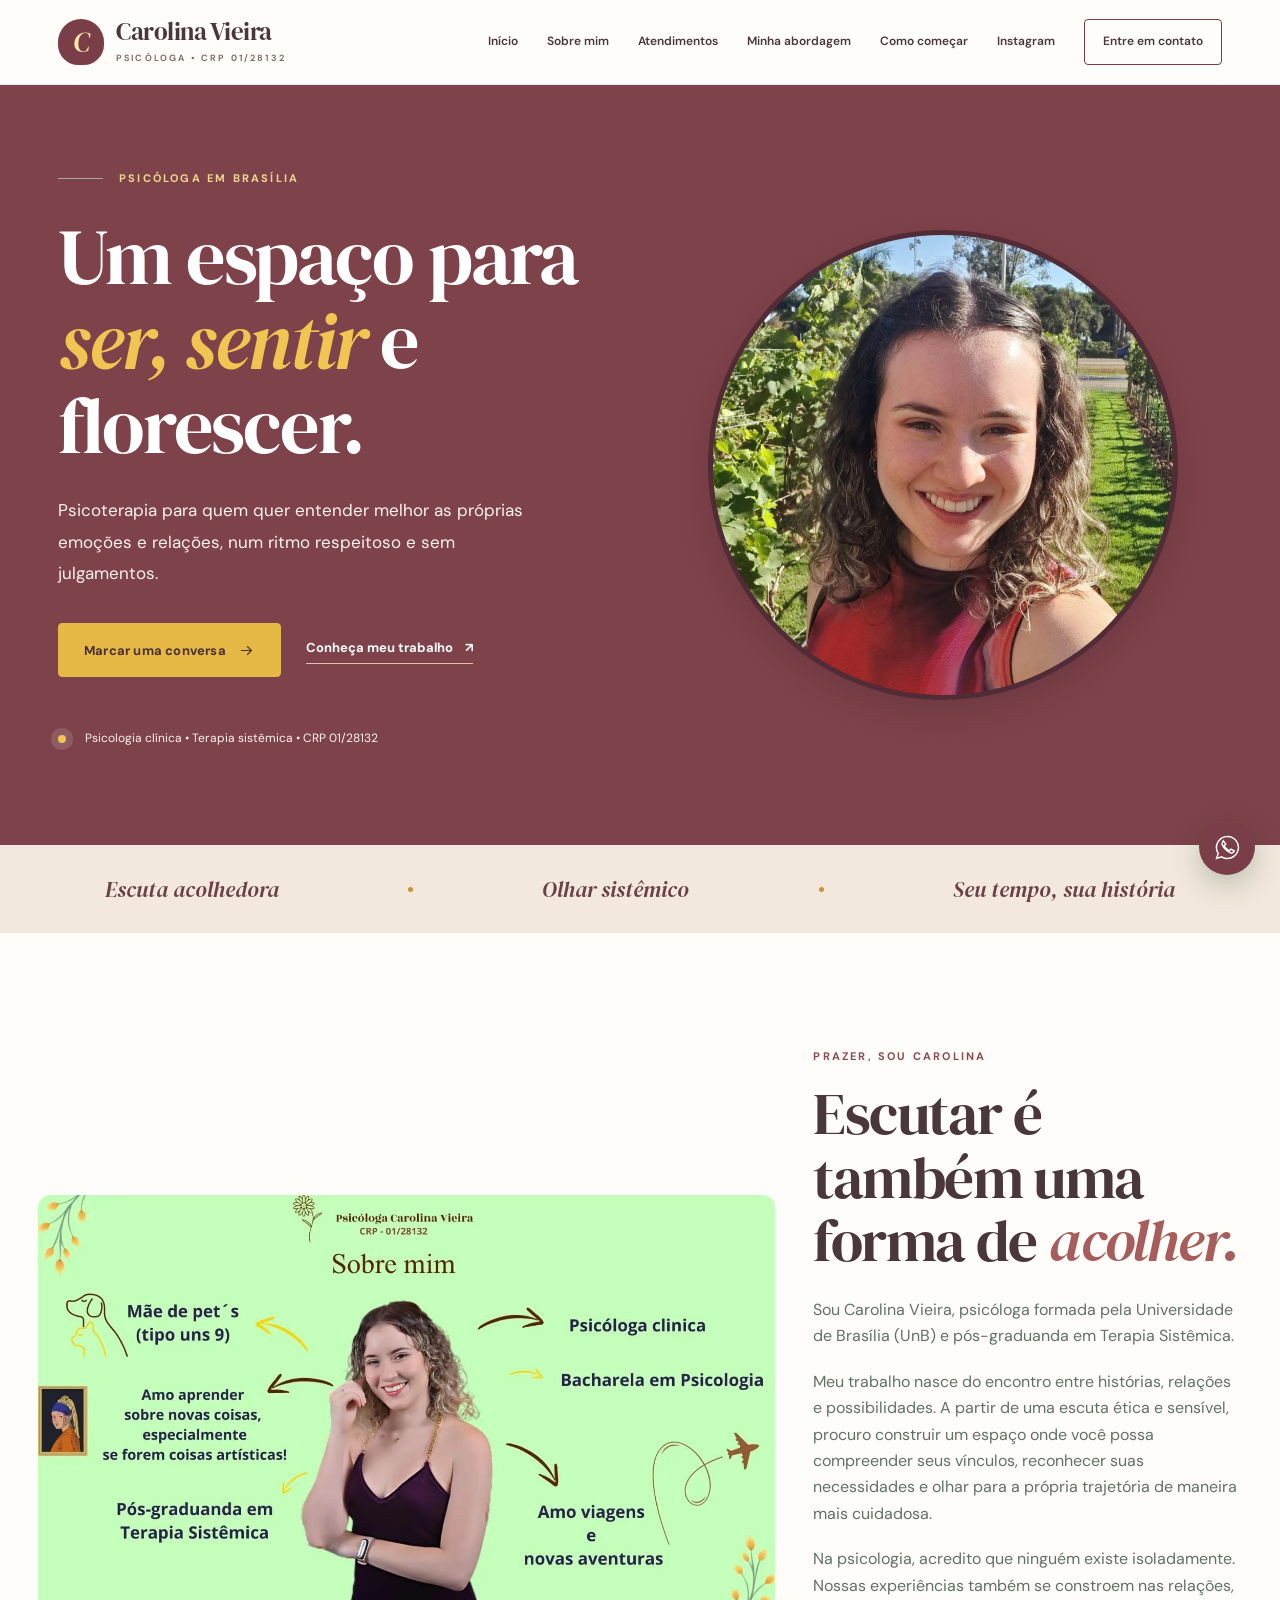
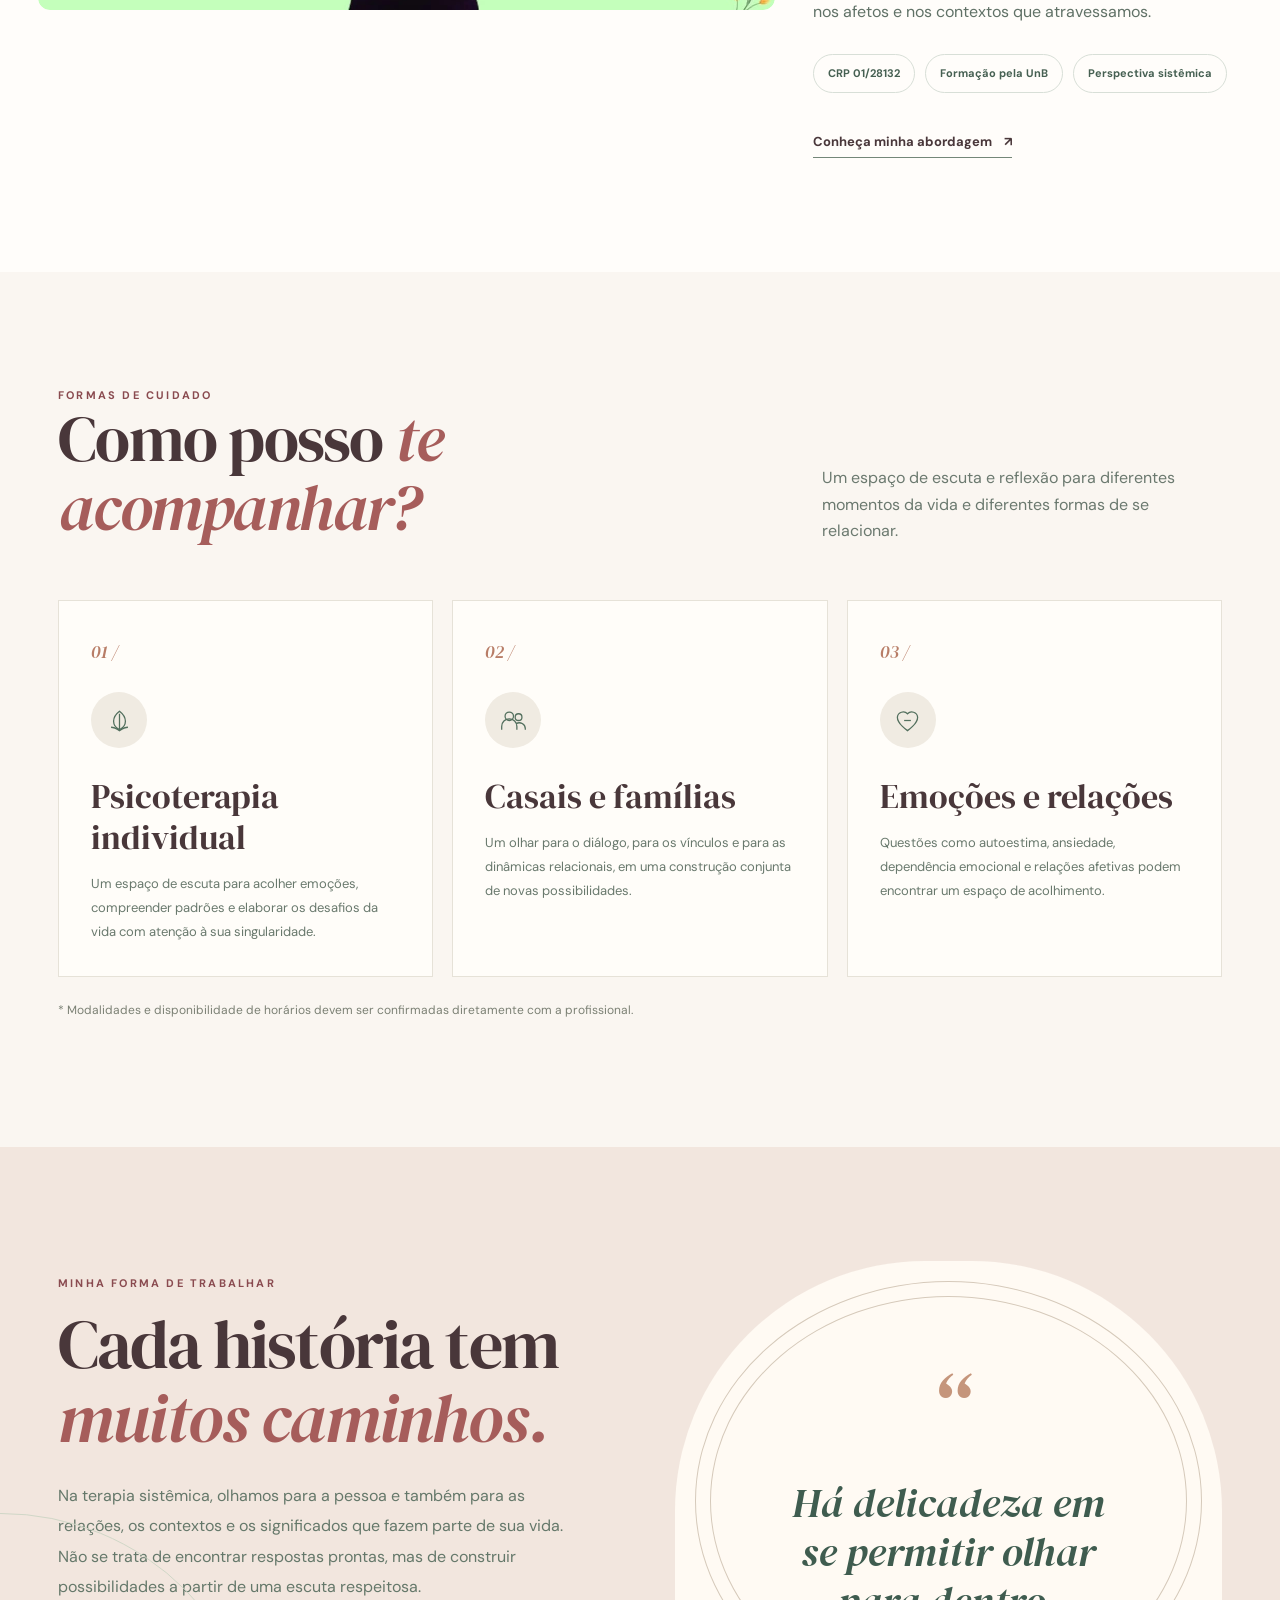
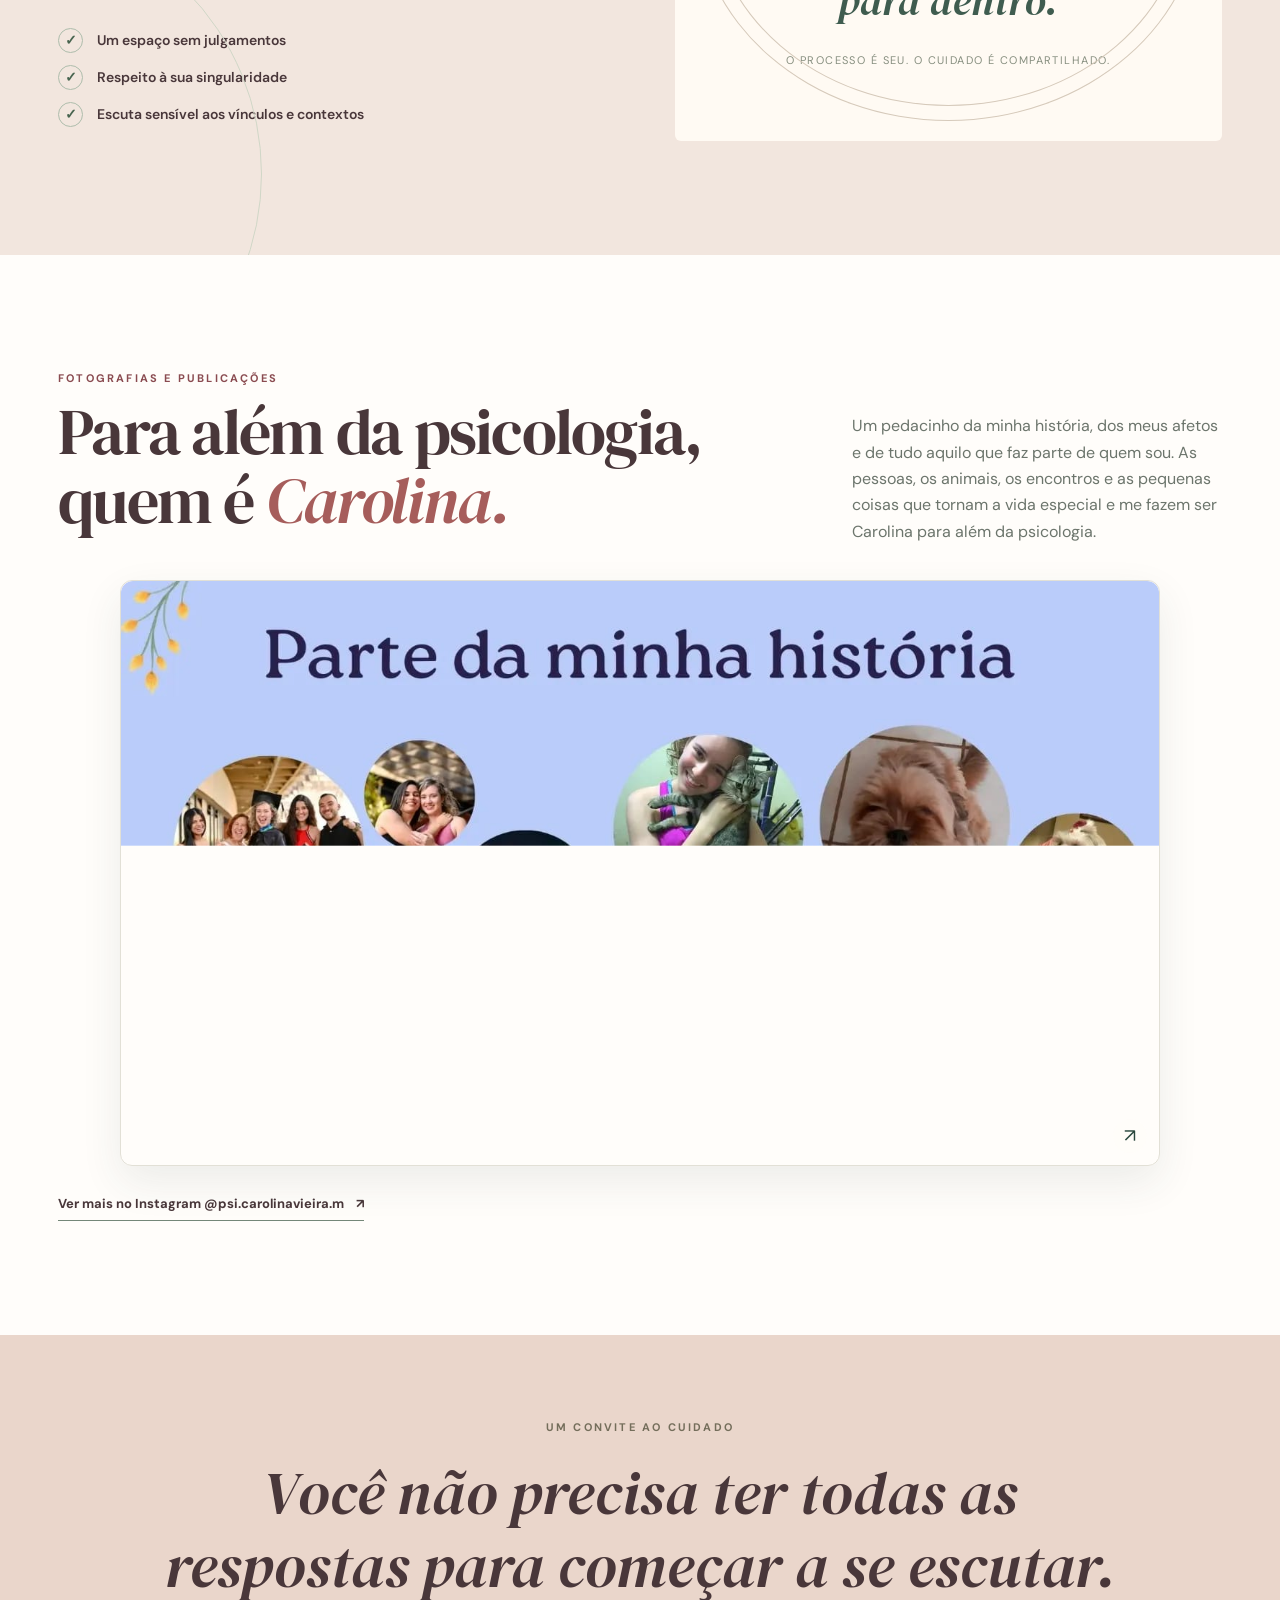
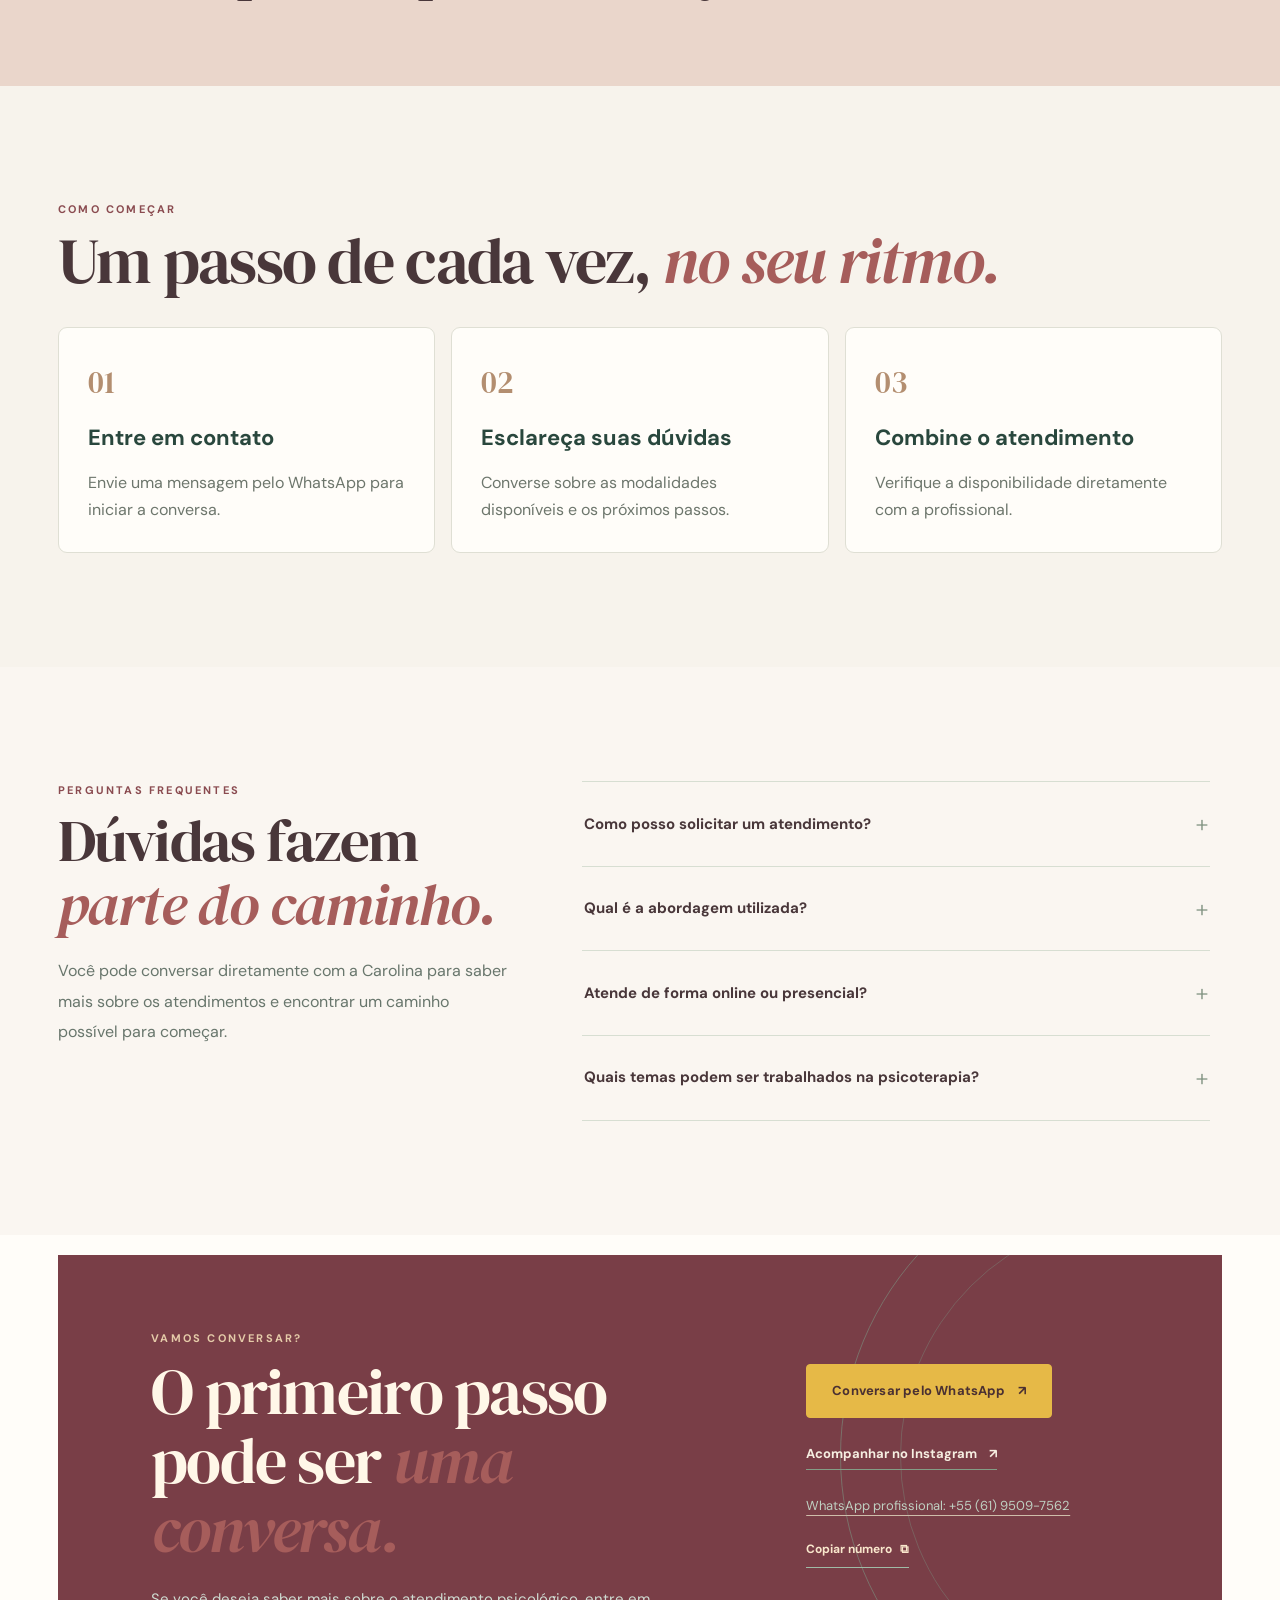
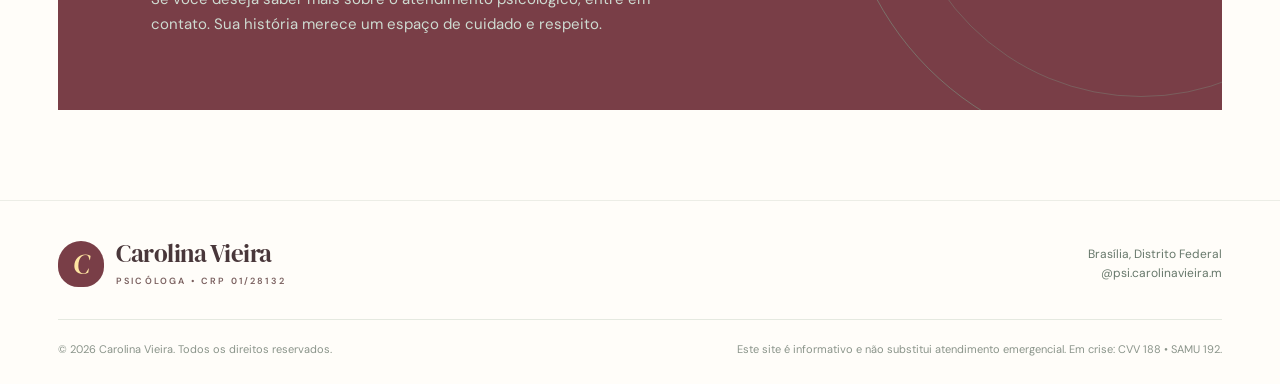
==== commit b3036488: "Atualiza site de Carolina Vieira com versão publicada" ====
--- a/carolina-vieira/index.html
+++ b/carolina-vieira/index.html
@@ -7,6 +7,7 @@
   <meta name="robots" content="index, follow">
   <meta name="color-scheme" content="light">
   <meta name="referrer" content="strict-origin-when-cross-origin">
+  <link rel="canonical" href="https://carolinavieira.netlify.app/">
   <meta name="description" content="Carolina Vieira, psicóloga em Brasília. Um espaço de escuta acolhedora, ética e sensível, com olhar sistêmico para sua história e seus vínculos.">
   <meta property="og:type" content="website">
   <meta property="og:image" content="https://carolinavieira.netlify.app/fotos/carolina-perfil.webp">
@@ -292,14 +293,15 @@
  #inicio .hero-arch.has-photo{border-width:4px!important}
 }
 </style>
+  <meta name="site-version" content="carolina-vieira-sync-2026-11-20">
 </head>
 <body>
 <a class="skip-link" href="#conteudo">Pular para o conteúdo</a>
 <header class="header" id="topo"><div class="wrap header-inner"><a class="brand" href="#inicio" aria-label="Carolina Vieira - voltar ao início"><span class="brand-mark">C</span><span><span class="brand-name">Carolina Vieira</span><span class="brand-sub">Psicóloga • CRP 01/28132</span></span></a><button id="menuToggle" class="menu-toggle" aria-label="Abrir menu" aria-expanded="false" aria-controls="siteNav"><svg width="24" height="24" viewBox="0 0 24 24" fill="none" stroke="currentColor" stroke-width="1.6"><path d="M4 7h16M4 12h16M4 17h16"/></svg></button><nav class="nav" id="siteNav" aria-label="Navegação principal"><a href="#inicio">Início</a><a href="#sobre">Sobre mim</a><a href="#atendimentos">Atendimentos</a><a href="#abordagem">Minha abordagem</a><a href="#como-funciona">Como começar</a><a href="#galeria">Instagram</a><a class="nav-cta" href="#contato">Entre em contato</a></nav></div></header>
 <main id="conteudo">
-<section class="hero" id="inicio"><div class="wrap hero-inner"><div class="hero-copy"><div class="intro-line eyebrow">Psicóloga em Brasília</div><h1 class="serif">Um espaço para <em>ser, sentir</em> e florescer.</h1><p class="hero-lead">Psicoterapia para quem quer entender melhor as próprias emoções e relações, num ritmo respeitoso e sem julgamentos.</p><div class="hero-actions"><a class="btn" href="https://wa.me/556195097562?text=Ol%C3%A1%2C%20Carolina%21%20Encontrei%20seu%20site%20e%20gostaria%20de%20saber%20mais%20sobre%20os%20atendimentos." target="_blank" rel="noopener noreferrer">Marcar uma conversa <svg class="icon-arrow" viewBox="0 0 24 24" fill="none" stroke="currentColor" stroke-width="1.7"><path d="M4 12h15m-6-6 6 6-6 6"/></svg></a><a class="text-link" href="#sobre">Conheça meu trabalho <span aria-hidden="true">↗</span></a></div><div class="hero-mini"><span class="dot"></span><span>Psicologia clínica • Terapia sistêmica • CRP 01/28132</span></div></div><div class="hero-visual" ><div class="hero-arch has-photo"><img class="real-photo" src="https://carolinavieira.netlify.app/fotos/carolina-perfil.webp" width="1600" height="1600" alt="Carolina Vieira sorrindo em um jardim, em uma fotografia fornecida para o site" decoding="async" fetchpriority="high"><span class="sun"></span><span class="horizon"></span><span class="horizon two"></span><svg class="hero-botanical" viewBox="0 0 400 550" xmlns="http://www.w3.org/2000/svg" aria-hidden="true"><g fill="none" stroke="#2d5140" stroke-width="4" stroke-linecap="round"><path d="M170 540Q168 320 240 80"/><path d="M185 480Q98 314 80 180"/><path d="M188 460Q269 305 308 228"/><path d="M191 365Q109 218 142 115"/><path d="M194 365Q271 260 280 122"/></g><g fill="#466a52"><ellipse cx="122" cy="382" rx="27" ry="71" transform="rotate(-37 122 382)"/><ellipse cx="248" cy="322" rx="25" ry="77" transform="rotate(44 248 322)"/><ellipse cx="99" cy="280" rx="24" ry="65" transform="rotate(-35 99 280)"/><ellipse cx="265" cy="197" rx="24" ry="66" transform="rotate(31 265 197)"/><ellipse cx="150" cy="204" rx="23" ry="62" transform="rotate(-11 150 204)"/><ellipse cx="229" cy="121" rx="22" ry="63" transform="rotate(19 229 121)"/></g><g fill="#66816a"><ellipse cx="132" cy="449" rx="30" ry="71" transform="rotate(-51 132 449)"/><ellipse cx="292" cy="354" rx="27" ry="70" transform="rotate(53 292 354)"/><ellipse cx="69" cy="224" rx="19" ry="56" transform="rotate(-29 69 224)"/><ellipse cx="295" cy="153" rx="18" ry="55" transform="rotate(38 295 153)"/></g><g fill="#d9b5a1"><circle cx="239" cy="82" r="28"/><circle cx="142" cy="115" r="22"/><circle cx="280" cy="122" r="21"/></g><g fill="#e9d3b5"><circle cx="239" cy="82" r="12"/><circle cx="142" cy="115" r="9"/><circle cx="280" cy="122" r="9"/></g></svg></div></div></div></section>
+<section class="hero" id="inicio"><div class="wrap hero-inner"><div class="hero-copy"><div class="intro-line eyebrow">Psicóloga em Brasília</div><h1 class="serif">Um espaço para <em>ser, sentir</em> e florescer.</h1><p class="hero-lead">Psicoterapia para quem quer entender melhor as próprias emoções e relações, num ritmo respeitoso e sem julgamentos.</p><div class="hero-actions"><a class="btn" href="https://wa.me/556195097562?text=Ol%C3%A1%2C%20Carolina%21%20Encontrei%20seu%20site%20e%20gostaria%20de%20saber%20mais%20sobre%20os%20atendimentos." target="_blank" rel="noopener noreferrer">Marcar uma conversa <svg class="icon-arrow" viewBox="0 0 24 24" fill="none" stroke="currentColor" stroke-width="1.7"><path d="M4 12h15m-6-6 6 6-6 6"/></svg></a><a class="text-link" href="#sobre">Conheça meu trabalho <span aria-hidden="true">↗</span></a></div><div class="hero-mini"><span class="dot"></span><span>Psicologia clínica • Terapia sistêmica • CRP 01/28132</span></div></div><div class="hero-visual" ><div class="hero-arch has-photo"><img class="real-photo" src="fotos/carolina-perfil.webp" width="1600" height="1600" alt="Carolina Vieira sorrindo em um jardim, em uma fotografia fornecida para o site" decoding="async" fetchpriority="high"><span class="sun"></span><span class="horizon"></span><span class="horizon two"></span><svg class="hero-botanical" viewBox="0 0 400 550" xmlns="http://www.w3.org/2000/svg" aria-hidden="true"><g fill="none" stroke="#2d5140" stroke-width="4" stroke-linecap="round"><path d="M170 540Q168 320 240 80"/><path d="M185 480Q98 314 80 180"/><path d="M188 460Q269 305 308 228"/><path d="M191 365Q109 218 142 115"/><path d="M194 365Q271 260 280 122"/></g><g fill="#466a52"><ellipse cx="122" cy="382" rx="27" ry="71" transform="rotate(-37 122 382)"/><ellipse cx="248" cy="322" rx="25" ry="77" transform="rotate(44 248 322)"/><ellipse cx="99" cy="280" rx="24" ry="65" transform="rotate(-35 99 280)"/><ellipse cx="265" cy="197" rx="24" ry="66" transform="rotate(31 265 197)"/><ellipse cx="150" cy="204" rx="23" ry="62" transform="rotate(-11 150 204)"/><ellipse cx="229" cy="121" rx="22" ry="63" transform="rotate(19 229 121)"/></g><g fill="#66816a"><ellipse cx="132" cy="449" rx="30" ry="71" transform="rotate(-51 132 449)"/><ellipse cx="292" cy="354" rx="27" ry="70" transform="rotate(53 292 354)"/><ellipse cx="69" cy="224" rx="19" ry="56" transform="rotate(-29 69 224)"/><ellipse cx="295" cy="153" rx="18" ry="55" transform="rotate(38 295 153)"/></g><g fill="#d9b5a1"><circle cx="239" cy="82" r="28"/><circle cx="142" cy="115" r="22"/><circle cx="280" cy="122" r="21"/></g><g fill="#e9d3b5"><circle cx="239" cy="82" r="12"/><circle cx="142" cy="115" r="9"/><circle cx="280" cy="122" r="9"/></g></svg></div></div></div></section>
 <div class="divider-band"><div class="wrap"><span>Escuta acolhedora</span><b></b><span>Olhar sistêmico</span><b></b><span>Seu tempo, sua história</span></div></div>
-<section class="section about" id="sobre"><div class="wrap about-layout"><div class="about-art has-photo"><img class="real-photo" src="https://carolinavieira.netlify.app/fotos/sobre-mim.png" width="1440" height="810" alt="Arte de apresentação Sobre mim, fornecida pela psicóloga Carolina Vieira" loading="lazy" decoding="async"><span class="caption-art">SOBRE MIM · CAROLINA</span><span class="art-big">C.</span><svg viewBox="0 0 400 460" aria-hidden="true" xmlns="http://www.w3.org/2000/svg"><g fill="none" stroke="#607762" stroke-width="3"><path d="M189 460Q150 245 115 30"/><path d="M217 460Q260 235 300 43"/><path d="M190 456Q235 250 202 80"/></g><g fill="#8a9b78"><ellipse cx="122" cy="230" rx="40" ry="92" transform="rotate(-25 122 230)"/><ellipse cx="249" cy="268" rx="42" ry="100" transform="rotate(33 249 268)"/><ellipse cx="139" cy="123" rx="31" ry="73" transform="rotate(-25 139 123)"/><ellipse cx="291" cy="130" rx="35" ry="80" transform="rotate(30 291 130)"/><ellipse cx="196" cy="174" rx="27" ry="75"/></g><g fill="#cf9f8d"><circle cx="115" cy="39" r="24"/><circle cx="302" cy="43" r="25"/><circle cx="203" cy="80" r="22"/></g></svg></div><div class="about-text"><div class="eyebrow">Prazer, sou Carolina</div><h2 class="serif">Escutar é também uma forma de <em>acolher.</em></h2><p>Sou Carolina Vieira, psicóloga formada pela Universidade de Brasília (UnB) e pós-graduanda em Terapia Sistêmica.</p><p>Meu trabalho nasce do encontro entre histórias, relações e possibilidades. A partir de uma escuta ética e sensível, procuro construir um espaço onde você possa compreender seus vínculos, reconhecer suas necessidades e olhar para a própria trajetória de maneira mais cuidadosa.</p><p>Na psicologia, acredito que ninguém existe isoladamente. Nossas experiências também se constroem nas relações, nos afetos e nos contextos que atravessamos.</p><div class="about-tags"><span>CRP 01/28132</span><span>Formação pela UnB</span><span>Perspectiva sistêmica</span></div><a class="text-link" href="#abordagem">Conheça minha abordagem <span aria-hidden="true">↗</span></a></div></div></section>
+<section class="section about" id="sobre"><div class="wrap about-layout"><div class="about-art has-photo"><img class="real-photo" src="fotos/sobre-mim.png" width="1440" height="810" alt="Arte de apresentação Sobre mim, fornecida pela psicóloga Carolina Vieira" loading="lazy" decoding="async"><span class="caption-art">SOBRE MIM · CAROLINA</span><span class="art-big">C.</span><svg viewBox="0 0 400 460" aria-hidden="true" xmlns="http://www.w3.org/2000/svg"><g fill="none" stroke="#607762" stroke-width="3"><path d="M189 460Q150 245 115 30"/><path d="M217 460Q260 235 300 43"/><path d="M190 456Q235 250 202 80"/></g><g fill="#8a9b78"><ellipse cx="122" cy="230" rx="40" ry="92" transform="rotate(-25 122 230)"/><ellipse cx="249" cy="268" rx="42" ry="100" transform="rotate(33 249 268)"/><ellipse cx="139" cy="123" rx="31" ry="73" transform="rotate(-25 139 123)"/><ellipse cx="291" cy="130" rx="35" ry="80" transform="rotate(30 291 130)"/><ellipse cx="196" cy="174" rx="27" ry="75"/></g><g fill="#cf9f8d"><circle cx="115" cy="39" r="24"/><circle cx="302" cy="43" r="25"/><circle cx="203" cy="80" r="22"/></g></svg></div><div class="about-text"><div class="eyebrow">Prazer, sou Carolina</div><h2 class="serif">Escutar é também uma forma de <em>acolher.</em></h2><p>Sou Carolina Vieira, psicóloga formada pela Universidade de Brasília (UnB) e pós-graduanda em Terapia Sistêmica.</p><p>Meu trabalho nasce do encontro entre histórias, relações e possibilidades. A partir de uma escuta ética e sensível, procuro construir um espaço onde você possa compreender seus vínculos, reconhecer suas necessidades e olhar para a própria trajetória de maneira mais cuidadosa.</p><p>Na psicologia, acredito que ninguém existe isoladamente. Nossas experiências também se constroem nas relações, nos afetos e nos contextos que atravessamos.</p><div class="about-tags"><span>CRP 01/28132</span><span>Formação pela UnB</span><span>Perspectiva sistêmica</span></div><a class="text-link" href="#abordagem">Conheça minha abordagem <span aria-hidden="true">↗</span></a></div></div></section>
 <section class="section" id="atendimentos"><div class="wrap"><div class="services-top"><div><div class="eyebrow">Formas de cuidado</div><h2 class="serif section-heading">Como posso <em>te acompanhar?</em></h2></div><p>Um espaço de escuta e reflexão para diferentes momentos da vida e diferentes formas de se relacionar.</p></div><div class="service-grid"><article class="service-card"><span class="service-num">01 /</span><div class="service-icon"><svg viewBox="0 0 32 32" fill="none" stroke-width="1.5"><path d="M16 27V8M9 17c0-5 3-9 7-12 4 3 7 7 7 12s-3 8-7 10c-4-2-7-5-7-10Z"/><path d="M6 24c4 0 7 2 10 4 3-2 6-4 10-4"/></svg></div><h3>Psicoterapia individual</h3><p>Um espaço de escuta para acolher emoções, compreender padrões e elaborar os desafios da vida com atenção à sua singularidade.</p></article><article class="service-card"><span class="service-num">02 /</span><div class="service-icon"><svg viewBox="0 0 32 32" fill="none" stroke-width="1.5"><circle cx="11" cy="11" r="5"/><circle cx="22" cy="12" r="4"/><path d="M2 27v-4a9 9 0 0 1 18 0v4M19 20a7 7 0 0 1 11 6v1"/></svg></div><h3>Casais e famílias</h3><p>Um olhar para o diálogo, para os vínculos e para as dinâmicas relacionais, em uma construção conjunta de novas possibilidades.</p></article><article class="service-card"><span class="service-num">03 /</span><div class="service-icon"><svg viewBox="0 0 32 32" fill="none" stroke-width="1.5"><path d="M16 28S4 20 4 12a7 7 0 0 1 12-4 7 7 0 0 1 12 4c0 8-12 16-12 16Z"/><path d="M12 16h8"/></svg></div><h3>Emoções e relações</h3><p>Questões como autoestima, ansiedade, dependência emocional e relações afetivas podem encontrar um espaço de acolhimento.</p></article></div><p class="small-note" style="margin-top:24px">* Modalidades e disponibilidade de horários devem ser confirmadas diretamente com a profissional.</p></div></section>
 <section class="section approach" id="abordagem"><div class="wrap approach-layout"><div><div class="eyebrow">Minha forma de trabalhar</div><h2 class="serif">Cada história tem <em>muitos caminhos.</em></h2><p>Na terapia sistêmica, olhamos para a pessoa e também para as relações, os contextos e os significados que fazem parte de sua vida. Não se trata de encontrar respostas prontas, mas de construir possibilidades a partir de uma escuta respeitosa.</p><div class="approach-points"><div><span class="check">✓</span> Um espaço sem julgamentos</div><div><span class="check">✓</span> Respeito à sua singularidade</div><div><span class="check">✓</span> Escuta sensível aos vínculos e contextos</div></div></div><div class="approach-card" aria-label="Mensagem sobre cuidado e escuta"><div class="mark">“</div><p>Há delicadeza em se permitir olhar para dentro.</p><small>O processo é seu. O cuidado é compartilhado.</small></div></div></section>
 <section class="section gallery" id="galeria">
@@ -310,7 +312,7 @@
     </div>
     <div class="photo-grid" id="photoGrid" aria-label="Galeria de imagens da Carolina Vieira">
       <button type="button" class="photo-item" aria-label="Ampliar a arte Parte da minha história — Família e pets">
-        <img src="https://carolinavieira.netlify.app/fotos/familia.png" width="1440" height="810" loading="lazy" decoding="async" alt="Parte da minha história: família e animais de estimação da Carolina Vieira">
+        <img src="fotos/familia.png" width="1440" height="810" loading="lazy" decoding="async" alt="Parte da minha história: família e animais de estimação da Carolina Vieira">
       </button>
     </div>
     <p class="photo-more" id="photoMore"><a class="text-link" href="https://www.instagram.com/psi.carolinavieira.m/" target="_blank" rel="noopener noreferrer">Ver mais no Instagram @psi.carolinavieira.m <span aria-hidden="true">↗</span></a></p>
@@ -462,4 +464,4 @@
 })();
 </script>
 </body>
-</html>+</html>
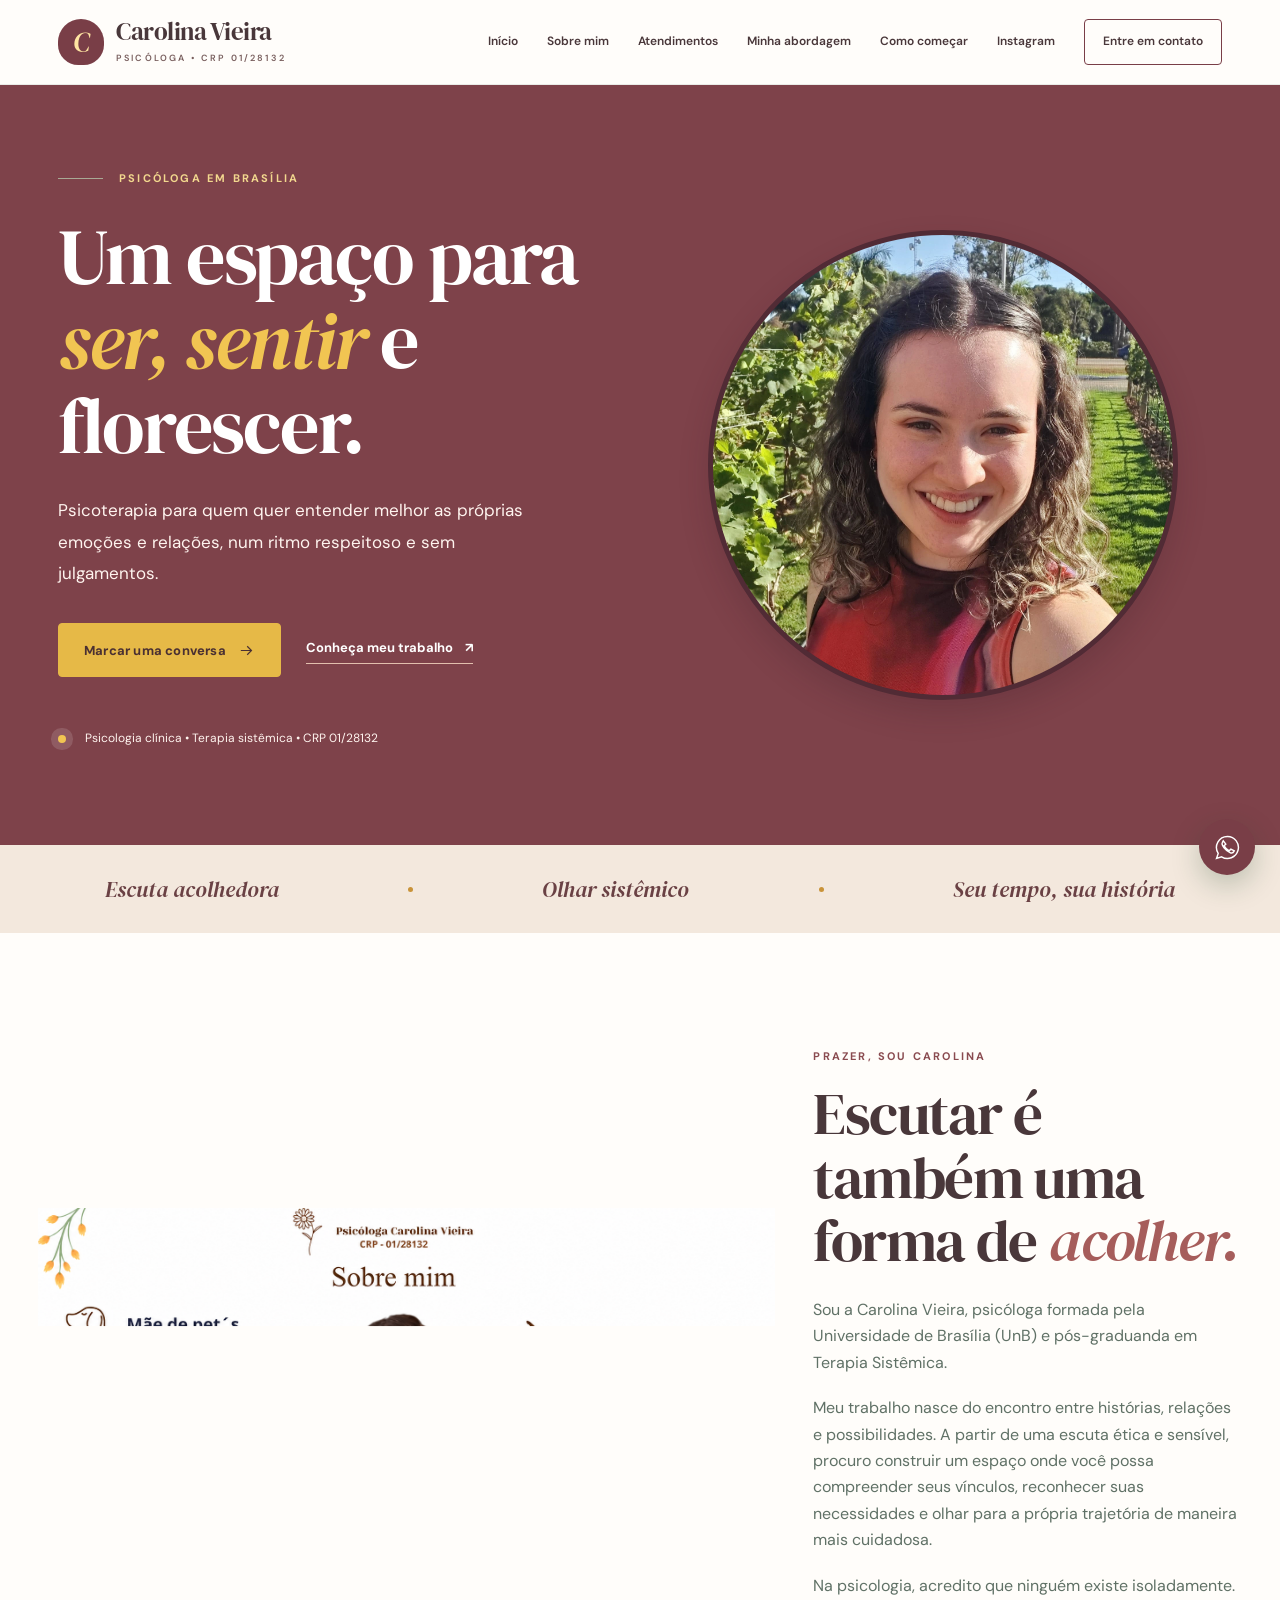
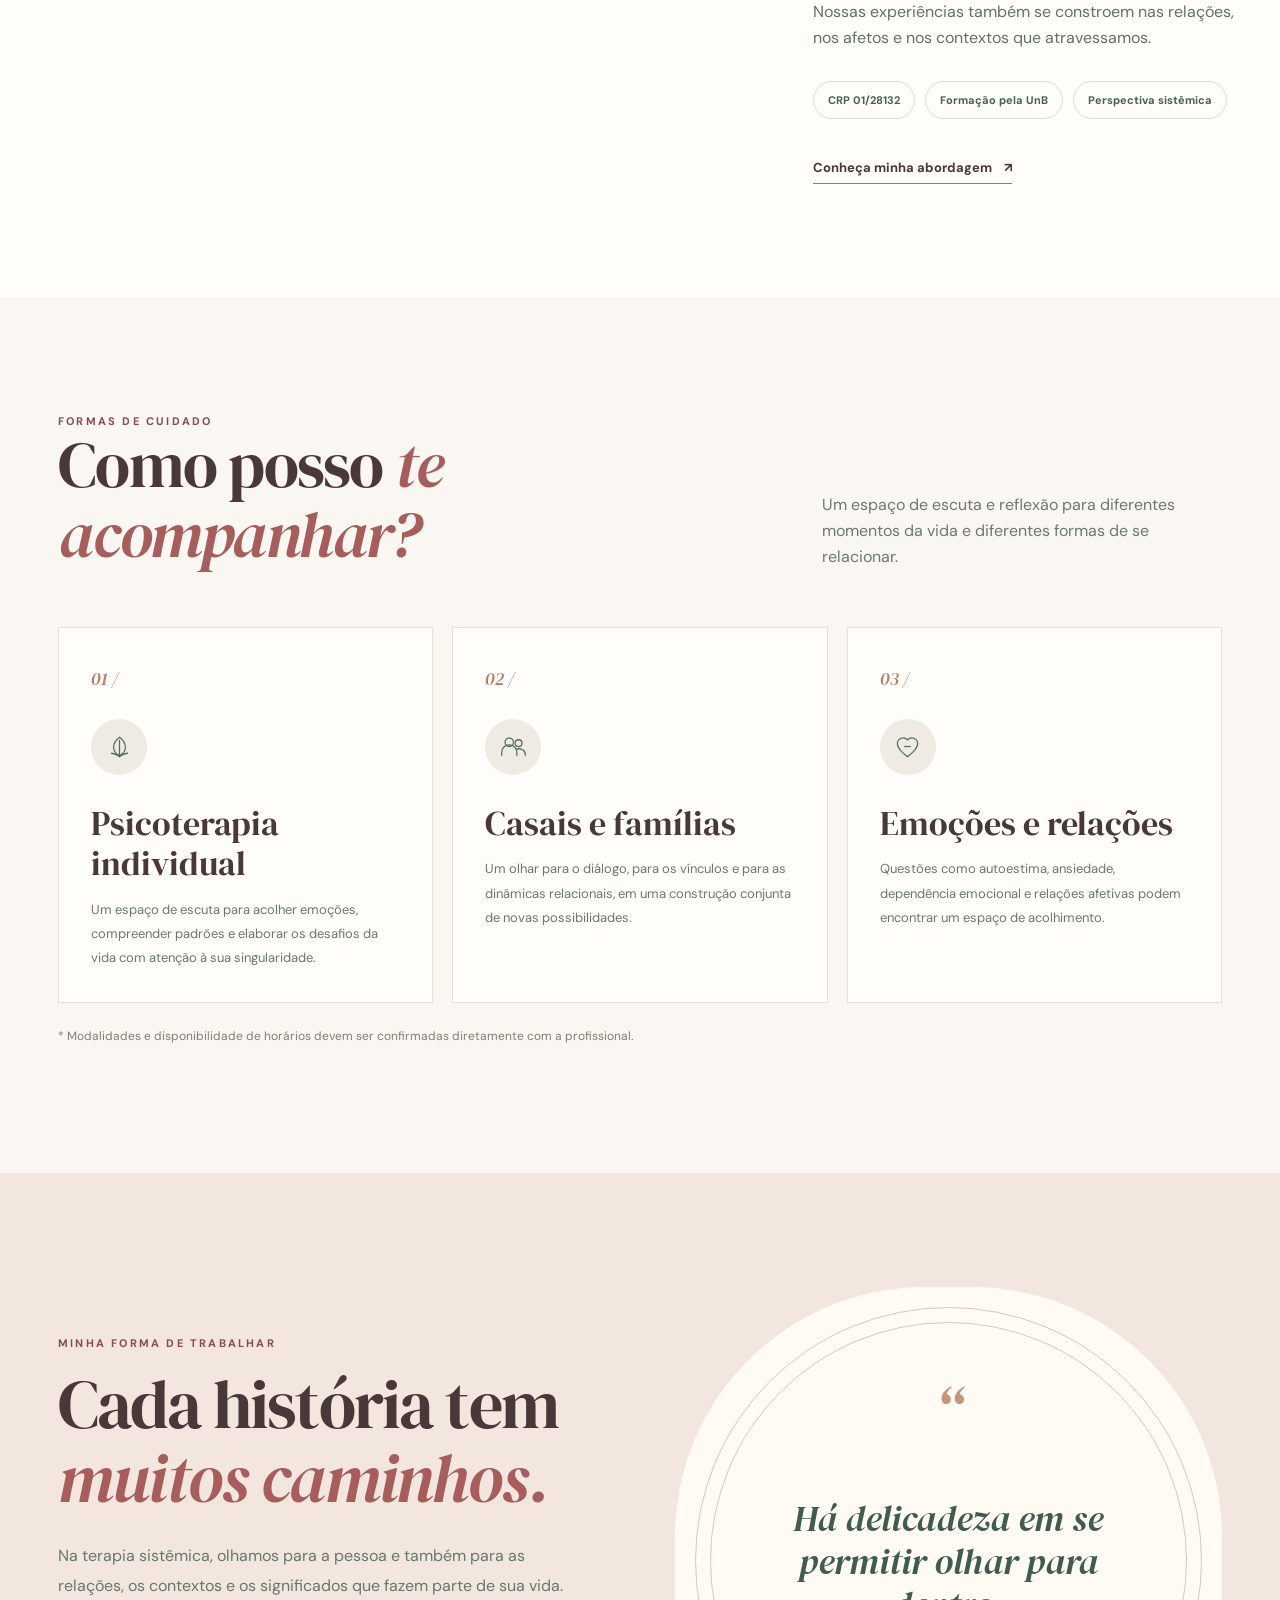
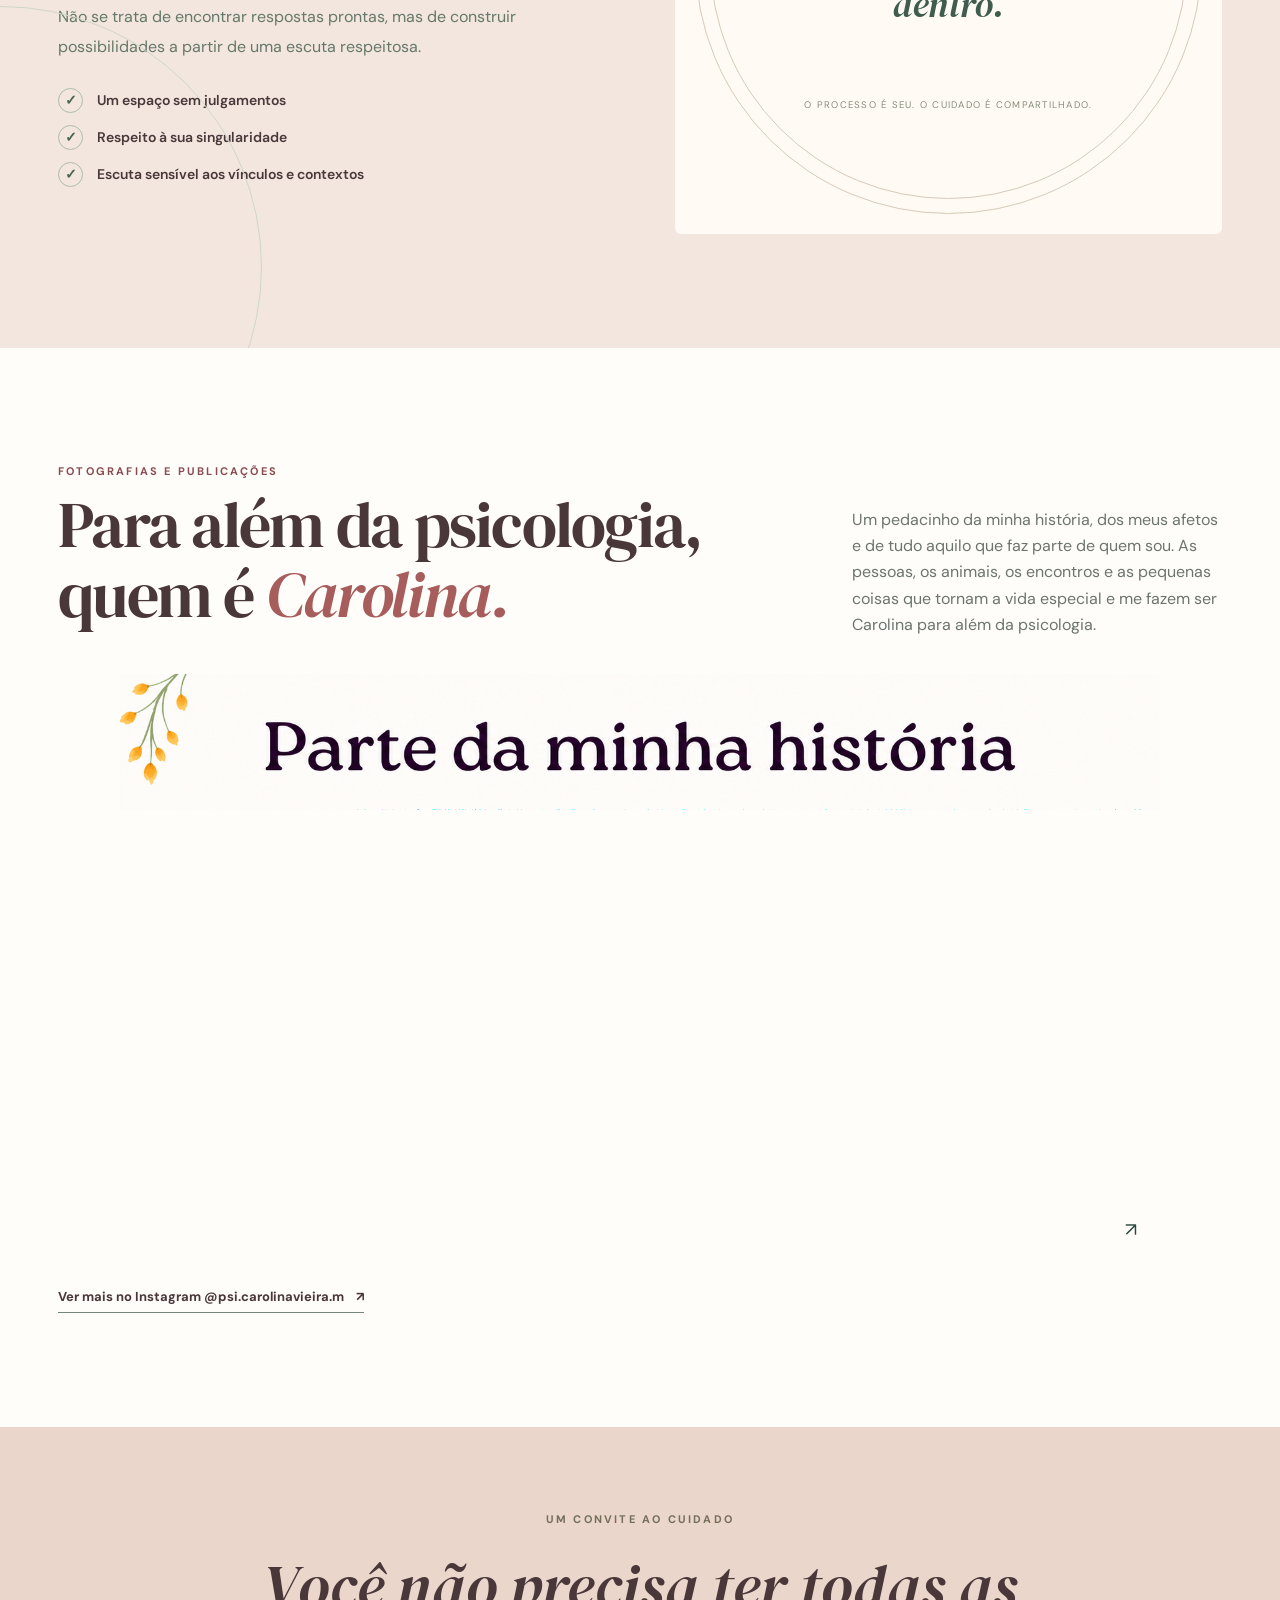
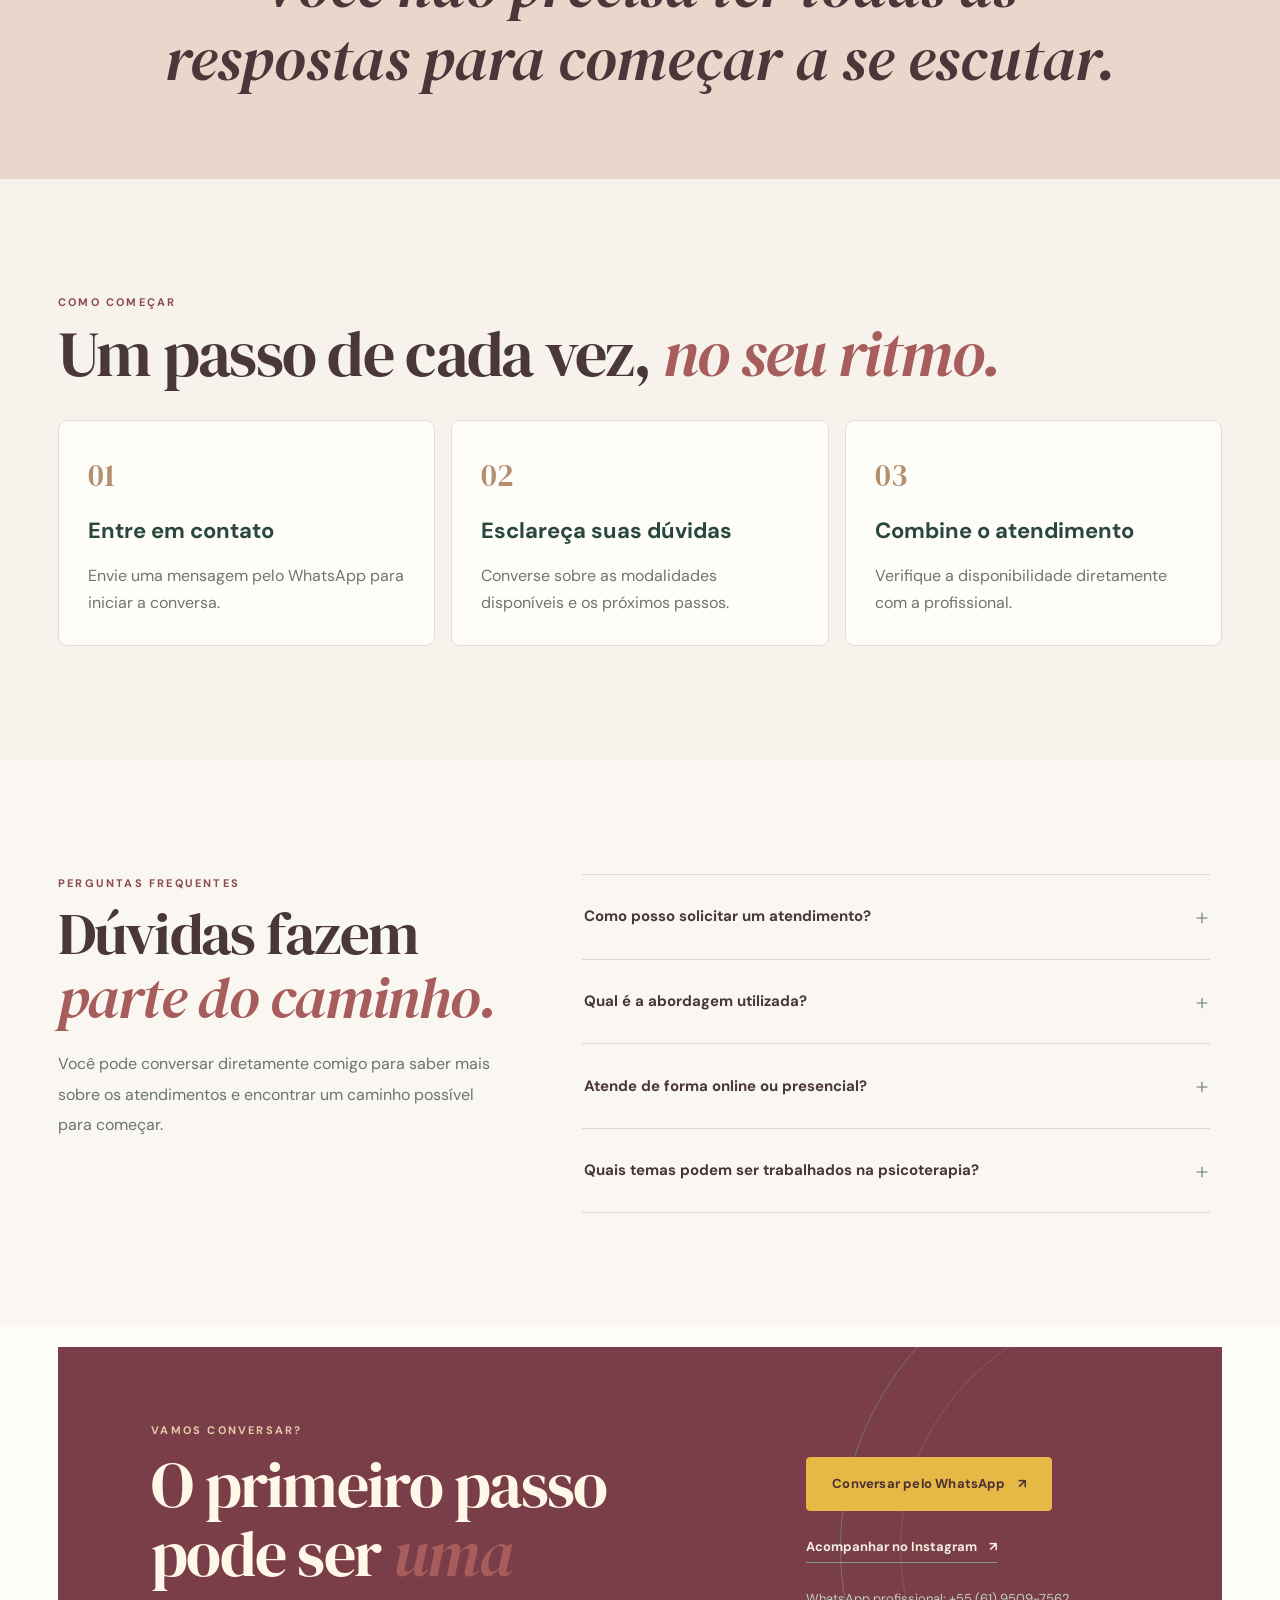
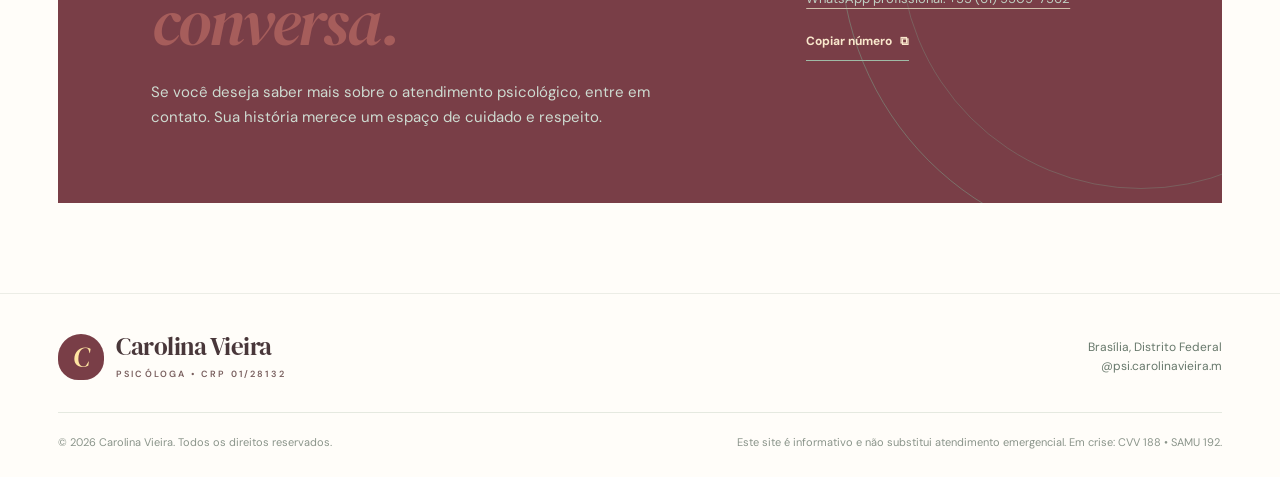
==== commit 8abe4c97: "Atualiza apresentação e imagens de Carolina Vieira" ====
--- a/carolina-vieira/index.html
+++ b/carolina-vieira/index.html
@@ -294,14 +294,24 @@
 }
 </style>
   <meta name="site-version" content="carolina-vieira-sync-2026-11-20">
-</head>
+<style>
+#sobre { background:#FFFDFA !important; }
+#sobre .about-art.has-photo, #sobre .about-art.has-photo > img.real-photo {border:0!important;border-radius:0!important;box-shadow:none!important;background:transparent!important;}
+#galeria .photo-item,#galeria .photo-item:nth-child(n),#galeria .photo-item img {border:0!important;border-radius:0!important;box-shadow:none!important;background:transparent!important;}
+#galeria .photo-item img {width:100%!important;height:auto!important;aspect-ratio:auto!important;object-fit:contain!important;}
+#abordagem .approach-card {position:relative;display:block;min-height:0;aspect-ratio:1/1; padding:0;}
+#abordagem .approach-card .mark {position:absolute;top:17%;left:0;width:100%;margin:0;text-align:center;font-size:clamp(55px,5vw,80px);line-height:1;}
+#abordagem .approach-card p {position:absolute;top:50%;left:50%;transform:translate(-50%,-50%);width:70%;max-width:none;margin:0;text-align:center;font-size:clamp(24px,2.8vw,40px);line-height:1.2;color:#3f5c4f;}
+#abordagem .approach-card small {position:absolute;top:75%;left:50%;transform:translateX(-50%);width:65%;margin:0;text-align:center;line-height:1.5;font-size:clamp(8px,.75vw,10px);}
+@media(max-width:900px){#abordagem .approach-card {width:min(100%,480px);margin:auto;} #abordagem .approach-card p{font-size:clamp(24px,6vw,40px)} }
+</style></head>
 <body>
 <a class="skip-link" href="#conteudo">Pular para o conteúdo</a>
 <header class="header" id="topo"><div class="wrap header-inner"><a class="brand" href="#inicio" aria-label="Carolina Vieira - voltar ao início"><span class="brand-mark">C</span><span><span class="brand-name">Carolina Vieira</span><span class="brand-sub">Psicóloga • CRP 01/28132</span></span></a><button id="menuToggle" class="menu-toggle" aria-label="Abrir menu" aria-expanded="false" aria-controls="siteNav"><svg width="24" height="24" viewBox="0 0 24 24" fill="none" stroke="currentColor" stroke-width="1.6"><path d="M4 7h16M4 12h16M4 17h16"/></svg></button><nav class="nav" id="siteNav" aria-label="Navegação principal"><a href="#inicio">Início</a><a href="#sobre">Sobre mim</a><a href="#atendimentos">Atendimentos</a><a href="#abordagem">Minha abordagem</a><a href="#como-funciona">Como começar</a><a href="#galeria">Instagram</a><a class="nav-cta" href="#contato">Entre em contato</a></nav></div></header>
 <main id="conteudo">
 <section class="hero" id="inicio"><div class="wrap hero-inner"><div class="hero-copy"><div class="intro-line eyebrow">Psicóloga em Brasília</div><h1 class="serif">Um espaço para <em>ser, sentir</em> e florescer.</h1><p class="hero-lead">Psicoterapia para quem quer entender melhor as próprias emoções e relações, num ritmo respeitoso e sem julgamentos.</p><div class="hero-actions"><a class="btn" href="https://wa.me/556195097562?text=Ol%C3%A1%2C%20Carolina%21%20Encontrei%20seu%20site%20e%20gostaria%20de%20saber%20mais%20sobre%20os%20atendimentos." target="_blank" rel="noopener noreferrer">Marcar uma conversa <svg class="icon-arrow" viewBox="0 0 24 24" fill="none" stroke="currentColor" stroke-width="1.7"><path d="M4 12h15m-6-6 6 6-6 6"/></svg></a><a class="text-link" href="#sobre">Conheça meu trabalho <span aria-hidden="true">↗</span></a></div><div class="hero-mini"><span class="dot"></span><span>Psicologia clínica • Terapia sistêmica • CRP 01/28132</span></div></div><div class="hero-visual" ><div class="hero-arch has-photo"><img class="real-photo" src="fotos/carolina-perfil.webp" width="1600" height="1600" alt="Carolina Vieira sorrindo em um jardim, em uma fotografia fornecida para o site" decoding="async" fetchpriority="high"><span class="sun"></span><span class="horizon"></span><span class="horizon two"></span><svg class="hero-botanical" viewBox="0 0 400 550" xmlns="http://www.w3.org/2000/svg" aria-hidden="true"><g fill="none" stroke="#2d5140" stroke-width="4" stroke-linecap="round"><path d="M170 540Q168 320 240 80"/><path d="M185 480Q98 314 80 180"/><path d="M188 460Q269 305 308 228"/><path d="M191 365Q109 218 142 115"/><path d="M194 365Q271 260 280 122"/></g><g fill="#466a52"><ellipse cx="122" cy="382" rx="27" ry="71" transform="rotate(-37 122 382)"/><ellipse cx="248" cy="322" rx="25" ry="77" transform="rotate(44 248 322)"/><ellipse cx="99" cy="280" rx="24" ry="65" transform="rotate(-35 99 280)"/><ellipse cx="265" cy="197" rx="24" ry="66" transform="rotate(31 265 197)"/><ellipse cx="150" cy="204" rx="23" ry="62" transform="rotate(-11 150 204)"/><ellipse cx="229" cy="121" rx="22" ry="63" transform="rotate(19 229 121)"/></g><g fill="#66816a"><ellipse cx="132" cy="449" rx="30" ry="71" transform="rotate(-51 132 449)"/><ellipse cx="292" cy="354" rx="27" ry="70" transform="rotate(53 292 354)"/><ellipse cx="69" cy="224" rx="19" ry="56" transform="rotate(-29 69 224)"/><ellipse cx="295" cy="153" rx="18" ry="55" transform="rotate(38 295 153)"/></g><g fill="#d9b5a1"><circle cx="239" cy="82" r="28"/><circle cx="142" cy="115" r="22"/><circle cx="280" cy="122" r="21"/></g><g fill="#e9d3b5"><circle cx="239" cy="82" r="12"/><circle cx="142" cy="115" r="9"/><circle cx="280" cy="122" r="9"/></g></svg></div></div></div></section>
 <div class="divider-band"><div class="wrap"><span>Escuta acolhedora</span><b></b><span>Olhar sistêmico</span><b></b><span>Seu tempo, sua história</span></div></div>
-<section class="section about" id="sobre"><div class="wrap about-layout"><div class="about-art has-photo"><img class="real-photo" src="fotos/sobre-mim.png" width="1440" height="810" alt="Arte de apresentação Sobre mim, fornecida pela psicóloga Carolina Vieira" loading="lazy" decoding="async"><span class="caption-art">SOBRE MIM · CAROLINA</span><span class="art-big">C.</span><svg viewBox="0 0 400 460" aria-hidden="true" xmlns="http://www.w3.org/2000/svg"><g fill="none" stroke="#607762" stroke-width="3"><path d="M189 460Q150 245 115 30"/><path d="M217 460Q260 235 300 43"/><path d="M190 456Q235 250 202 80"/></g><g fill="#8a9b78"><ellipse cx="122" cy="230" rx="40" ry="92" transform="rotate(-25 122 230)"/><ellipse cx="249" cy="268" rx="42" ry="100" transform="rotate(33 249 268)"/><ellipse cx="139" cy="123" rx="31" ry="73" transform="rotate(-25 139 123)"/><ellipse cx="291" cy="130" rx="35" ry="80" transform="rotate(30 291 130)"/><ellipse cx="196" cy="174" rx="27" ry="75"/></g><g fill="#cf9f8d"><circle cx="115" cy="39" r="24"/><circle cx="302" cy="43" r="25"/><circle cx="203" cy="80" r="22"/></g></svg></div><div class="about-text"><div class="eyebrow">Prazer, sou Carolina</div><h2 class="serif">Escutar é também uma forma de <em>acolher.</em></h2><p>Sou Carolina Vieira, psicóloga formada pela Universidade de Brasília (UnB) e pós-graduanda em Terapia Sistêmica.</p><p>Meu trabalho nasce do encontro entre histórias, relações e possibilidades. A partir de uma escuta ética e sensível, procuro construir um espaço onde você possa compreender seus vínculos, reconhecer suas necessidades e olhar para a própria trajetória de maneira mais cuidadosa.</p><p>Na psicologia, acredito que ninguém existe isoladamente. Nossas experiências também se constroem nas relações, nos afetos e nos contextos que atravessamos.</p><div class="about-tags"><span>CRP 01/28132</span><span>Formação pela UnB</span><span>Perspectiva sistêmica</span></div><a class="text-link" href="#abordagem">Conheça minha abordagem <span aria-hidden="true">↗</span></a></div></div></section>
+<section class="section about" id="sobre"><div class="wrap about-layout"><div class="about-art has-photo"><img class="real-photo" src="fotos/sobre-creme-2026.png" width="1440" height="810" alt="Arte de apresentação Sobre mim, fornecida pela psicóloga Carolina Vieira" loading="lazy" decoding="async"><span class="caption-art">SOBRE MIM · CAROLINA</span><span class="art-big">C.</span><svg viewBox="0 0 400 460" aria-hidden="true" xmlns="http://www.w3.org/2000/svg"><g fill="none" stroke="#607762" stroke-width="3"><path d="M189 460Q150 245 115 30"/><path d="M217 460Q260 235 300 43"/><path d="M190 456Q235 250 202 80"/></g><g fill="#8a9b78"><ellipse cx="122" cy="230" rx="40" ry="92" transform="rotate(-25 122 230)"/><ellipse cx="249" cy="268" rx="42" ry="100" transform="rotate(33 249 268)"/><ellipse cx="139" cy="123" rx="31" ry="73" transform="rotate(-25 139 123)"/><ellipse cx="291" cy="130" rx="35" ry="80" transform="rotate(30 291 130)"/><ellipse cx="196" cy="174" rx="27" ry="75"/></g><g fill="#cf9f8d"><circle cx="115" cy="39" r="24"/><circle cx="302" cy="43" r="25"/><circle cx="203" cy="80" r="22"/></g></svg></div><div class="about-text"><div class="eyebrow">Prazer, sou Carolina</div><h2 class="serif">Escutar é também uma forma de <em>acolher.</em></h2><p>Sou a Carolina Vieira, psicóloga formada pela Universidade de Brasília (UnB) e pós-graduanda em Terapia Sistêmica.</p><p>Meu trabalho nasce do encontro entre histórias, relações e possibilidades. A partir de uma escuta ética e sensível, procuro construir um espaço onde você possa compreender seus vínculos, reconhecer suas necessidades e olhar para a própria trajetória de maneira mais cuidadosa.</p><p>Na psicologia, acredito que ninguém existe isoladamente. Nossas experiências também se constroem nas relações, nos afetos e nos contextos que atravessamos.</p><div class="about-tags"><span>CRP 01/28132</span><span>Formação pela UnB</span><span>Perspectiva sistêmica</span></div><a class="text-link" href="#abordagem">Conheça minha abordagem <span aria-hidden="true">↗</span></a></div></div></section>
 <section class="section" id="atendimentos"><div class="wrap"><div class="services-top"><div><div class="eyebrow">Formas de cuidado</div><h2 class="serif section-heading">Como posso <em>te acompanhar?</em></h2></div><p>Um espaço de escuta e reflexão para diferentes momentos da vida e diferentes formas de se relacionar.</p></div><div class="service-grid"><article class="service-card"><span class="service-num">01 /</span><div class="service-icon"><svg viewBox="0 0 32 32" fill="none" stroke-width="1.5"><path d="M16 27V8M9 17c0-5 3-9 7-12 4 3 7 7 7 12s-3 8-7 10c-4-2-7-5-7-10Z"/><path d="M6 24c4 0 7 2 10 4 3-2 6-4 10-4"/></svg></div><h3>Psicoterapia individual</h3><p>Um espaço de escuta para acolher emoções, compreender padrões e elaborar os desafios da vida com atenção à sua singularidade.</p></article><article class="service-card"><span class="service-num">02 /</span><div class="service-icon"><svg viewBox="0 0 32 32" fill="none" stroke-width="1.5"><circle cx="11" cy="11" r="5"/><circle cx="22" cy="12" r="4"/><path d="M2 27v-4a9 9 0 0 1 18 0v4M19 20a7 7 0 0 1 11 6v1"/></svg></div><h3>Casais e famílias</h3><p>Um olhar para o diálogo, para os vínculos e para as dinâmicas relacionais, em uma construção conjunta de novas possibilidades.</p></article><article class="service-card"><span class="service-num">03 /</span><div class="service-icon"><svg viewBox="0 0 32 32" fill="none" stroke-width="1.5"><path d="M16 28S4 20 4 12a7 7 0 0 1 12-4 7 7 0 0 1 12 4c0 8-12 16-12 16Z"/><path d="M12 16h8"/></svg></div><h3>Emoções e relações</h3><p>Questões como autoestima, ansiedade, dependência emocional e relações afetivas podem encontrar um espaço de acolhimento.</p></article></div><p class="small-note" style="margin-top:24px">* Modalidades e disponibilidade de horários devem ser confirmadas diretamente com a profissional.</p></div></section>
 <section class="section approach" id="abordagem"><div class="wrap approach-layout"><div><div class="eyebrow">Minha forma de trabalhar</div><h2 class="serif">Cada história tem <em>muitos caminhos.</em></h2><p>Na terapia sistêmica, olhamos para a pessoa e também para as relações, os contextos e os significados que fazem parte de sua vida. Não se trata de encontrar respostas prontas, mas de construir possibilidades a partir de uma escuta respeitosa.</p><div class="approach-points"><div><span class="check">✓</span> Um espaço sem julgamentos</div><div><span class="check">✓</span> Respeito à sua singularidade</div><div><span class="check">✓</span> Escuta sensível aos vínculos e contextos</div></div></div><div class="approach-card" aria-label="Mensagem sobre cuidado e escuta"><div class="mark">“</div><p>Há delicadeza em se permitir olhar para dentro.</p><small>O processo é seu. O cuidado é compartilhado.</small></div></div></section>
 <section class="section gallery" id="galeria">
@@ -312,7 +322,7 @@
     </div>
     <div class="photo-grid" id="photoGrid" aria-label="Galeria de imagens da Carolina Vieira">
       <button type="button" class="photo-item" aria-label="Ampliar a arte Parte da minha história — Família e pets">
-        <img src="fotos/familia.png" width="1440" height="810" loading="lazy" decoding="async" alt="Parte da minha história: família e animais de estimação da Carolina Vieira">
+        <img src="fotos/historia-creme-2026.png" width="1440" height="810" loading="lazy" decoding="async" alt="Parte da minha história: família e animais de estimação da Carolina Vieira">
       </button>
     </div>
     <p class="photo-more" id="photoMore"><a class="text-link" href="https://www.instagram.com/psi.carolinavieira.m/" target="_blank" rel="noopener noreferrer">Ver mais no Instagram @psi.carolinavieira.m <span aria-hidden="true">↗</span></a></p>
@@ -321,7 +331,7 @@
         <div class="instagram-brand-mark" aria-hidden="true">◎</div>
         <div class="eyebrow">Instagram profissional</div>
         <h3 class="serif">O cuidado também se compartilha.</h3>
-        <p>Reflexões, informações e registros compartilhados pela Carolina em seu perfil oficial. Acompanhe novidades e conteúdos compartilhados em seu perfil profissional.</p>
+        <p>Compartilho reflexões, informações e registros em meu perfil profissional. Acompanhe as novidades e os conteúdos que compartilho.</p>
         <a class="btn btn-outline" href="https://www.instagram.com/psi.carolinavieira.m/" target="_blank" rel="noopener noreferrer" aria-label="Visitar o Instagram profissional de Carolina Vieira (abre em nova aba)">Explorar o Instagram <span aria-hidden="true">↗</span></a>
         <div class="instagram-username">@psi.carolinavieira.m</div>
       </div>
@@ -345,7 +355,7 @@
 </div>
 </div>
 </section>
-<section class="section faq"><div class="wrap faq-layout"><div><div class="eyebrow">Perguntas frequentes</div><h2 class="serif">Dúvidas fazem <em>parte do caminho.</em></h2><p class="section-copy">Você pode conversar diretamente com a Carolina para saber mais sobre os atendimentos e encontrar um caminho possível para começar.</p></div><div><details class="faq-item"><summary>Como posso solicitar um atendimento?</summary><p>Entre em contato pelo WhatsApp ou Instagram. A profissional poderá informar disponibilidade, modalidade de atendimento e orientações para o primeiro contato.</p></details><details class="faq-item"><summary>Qual é a abordagem utilizada?</summary><p>Carolina trabalha com a perspectiva sistêmica, que considera as relações e os contextos de vida na compreensão das experiências humanas.</p></details><details class="faq-item"><summary>Atende de forma online ou presencial?</summary><p>Consulte a Carolina para confirmar as modalidades disponíveis atualmente e como são organizados os atendimentos.</p></details><details class="faq-item"><summary>Quais temas podem ser trabalhados na psicoterapia?</summary><p>Entre os temas mencionados na apresentação profissional estão ansiedade, autoestima, dependência emocional, conflitos relacionais e experiências afetivas. Cada demanda é compreendida de forma individual.</p></details></div></div></section>
+<section class="section faq"><div class="wrap faq-layout"><div><div class="eyebrow">Perguntas frequentes</div><h2 class="serif">Dúvidas fazem <em>parte do caminho.</em></h2><p class="section-copy">Você pode conversar diretamente comigo para saber mais sobre os atendimentos e encontrar um caminho possível para começar.</p></div><div><details class="faq-item"><summary>Como posso solicitar um atendimento?</summary><p>Entre em contato pelo WhatsApp ou Instagram. Posso informar disponibilidade, modalidade de atendimento e orientações para o primeiro contato.</p></details><details class="faq-item"><summary>Qual é a abordagem utilizada?</summary><p>Trabalho com a perspectiva sistêmica, que considera as relações e os contextos de vida na compreensão das experiências humanas.</p></details><details class="faq-item"><summary>Atende de forma online ou presencial?</summary><p>Entre em contato comigo para confirmar as modalidades disponíveis atualmente e como organizo os atendimentos.</p></details><details class="faq-item"><summary>Quais temas podem ser trabalhados na psicoterapia?</summary><p>Entre os temas mencionados na apresentação profissional estão ansiedade, autoestima, dependência emocional, conflitos relacionais e experiências afetivas. Cada demanda é compreendida de forma individual.</p></details></div></div></section>
 <section class="contact" id="contato"><div class="wrap"><div class="contact-box"><div><div class="eyebrow">Vamos conversar?</div><h2 class="serif">O primeiro passo pode ser <em>uma conversa.</em></h2><p>Se você deseja saber mais sobre o atendimento psicológico, entre em contato. Sua história merece um espaço de cuidado e respeito.</p></div><div class="contact-actions"><a class="btn" href="https://wa.me/556195097562?text=Ol%C3%A1%2C%20Carolina%21%20Encontrei%20seu%20site%20e%20gostaria%20de%20saber%20mais%20sobre%20os%20atendimentos." target="_blank" rel="noopener noreferrer">Conversar pelo WhatsApp <span aria-hidden="true">↗</span></a><a class="text-link" href="https://www.instagram.com/psi.carolinavieira.m/" target="_blank" rel="noopener noreferrer">Acompanhar no Instagram <span aria-hidden="true">↗</span></a><a class="contact-num contact-phone" href="tel:+556195097562">WhatsApp profissional: +55 (61) 9509-7562</a>
   <button class="copy-phone" type="button" id="copyPhone" aria-describedby="copyStatus">Copiar número <span aria-hidden="true">⧉</span></button>
   <span class="copy-status" id="copyStatus" role="status" aria-live="polite"></span></div></div></div></section>
@@ -412,7 +422,7 @@
   // O JavaScript serve somente para ampliar a imagem quando o visitante clicar.
   const grid = $('#photoGrid');
   const gallery = [{
-    src: 'fotos/familia.png',
+    src: 'fotos/historia-creme-2026.png',
     alt: 'Parte da minha história: família e animais de estimação da Carolina Vieira'
   }];
   const dialog = $('#photoDialog');
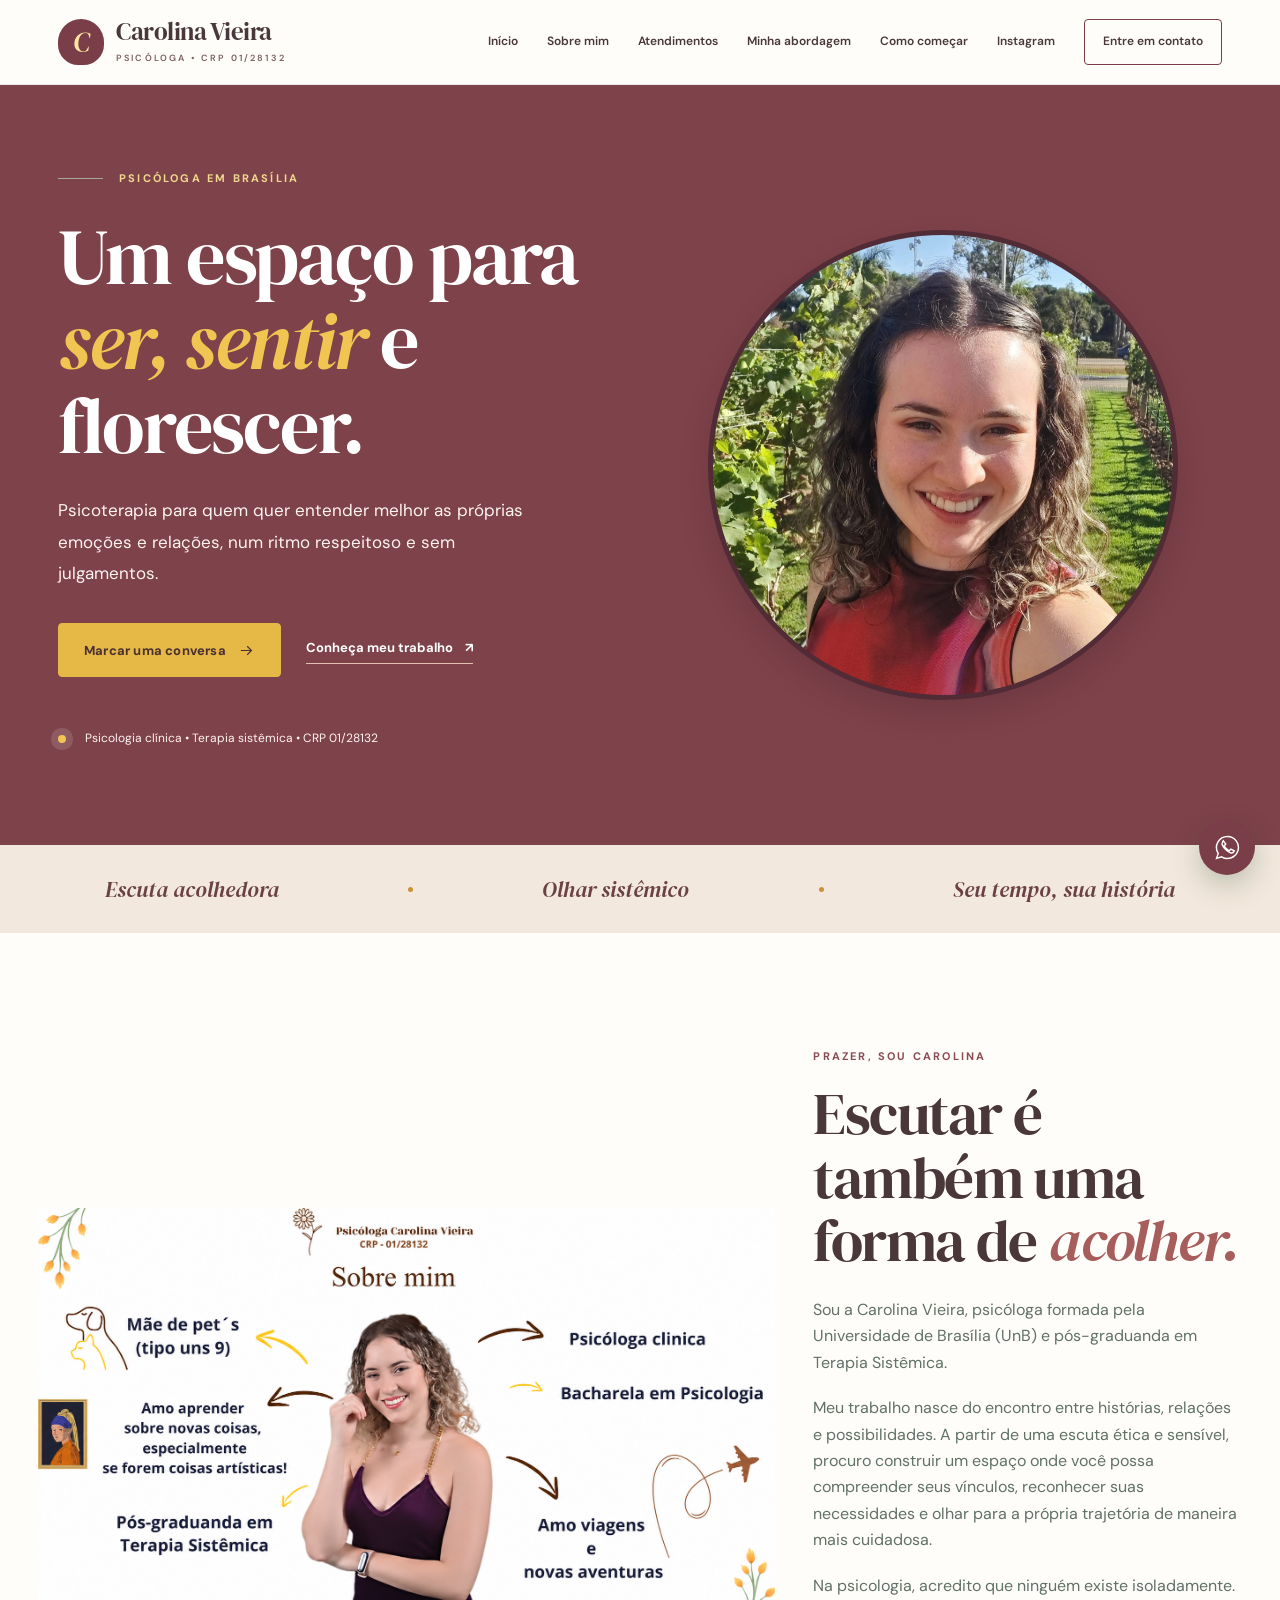
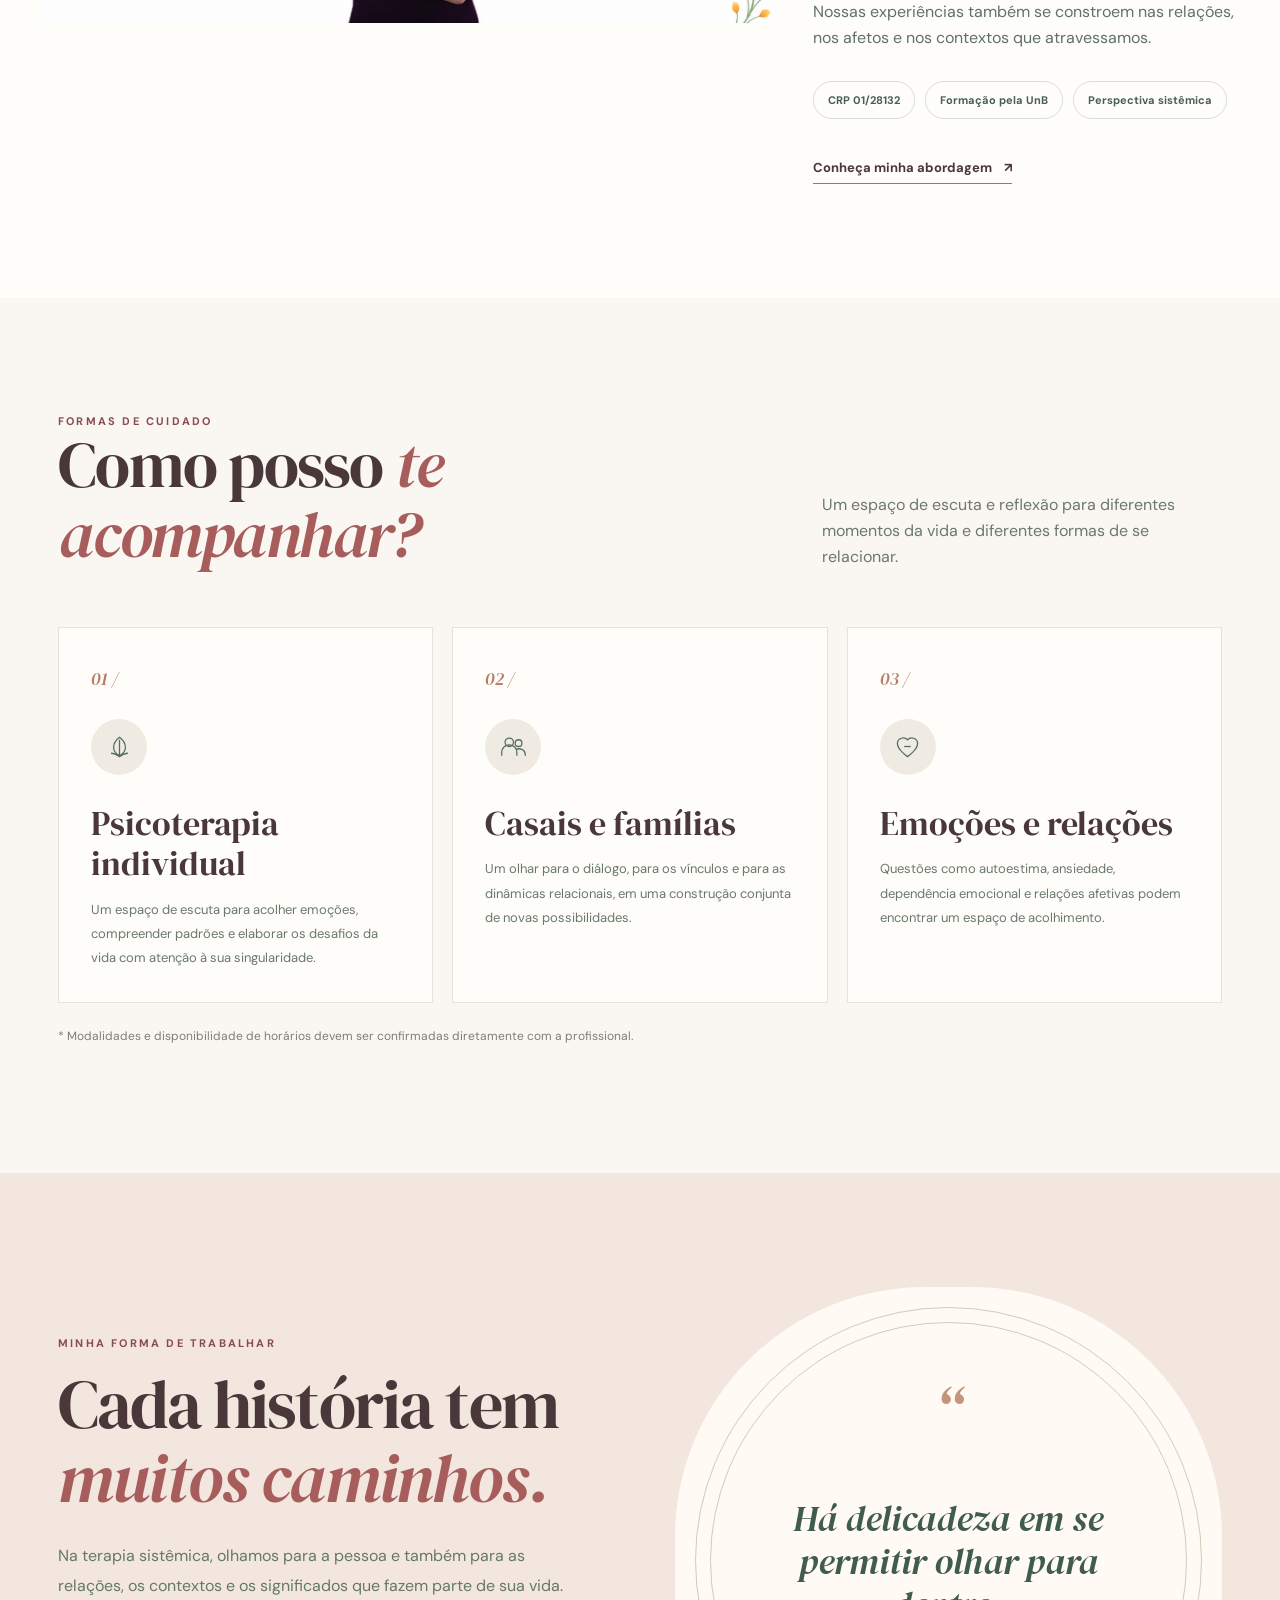
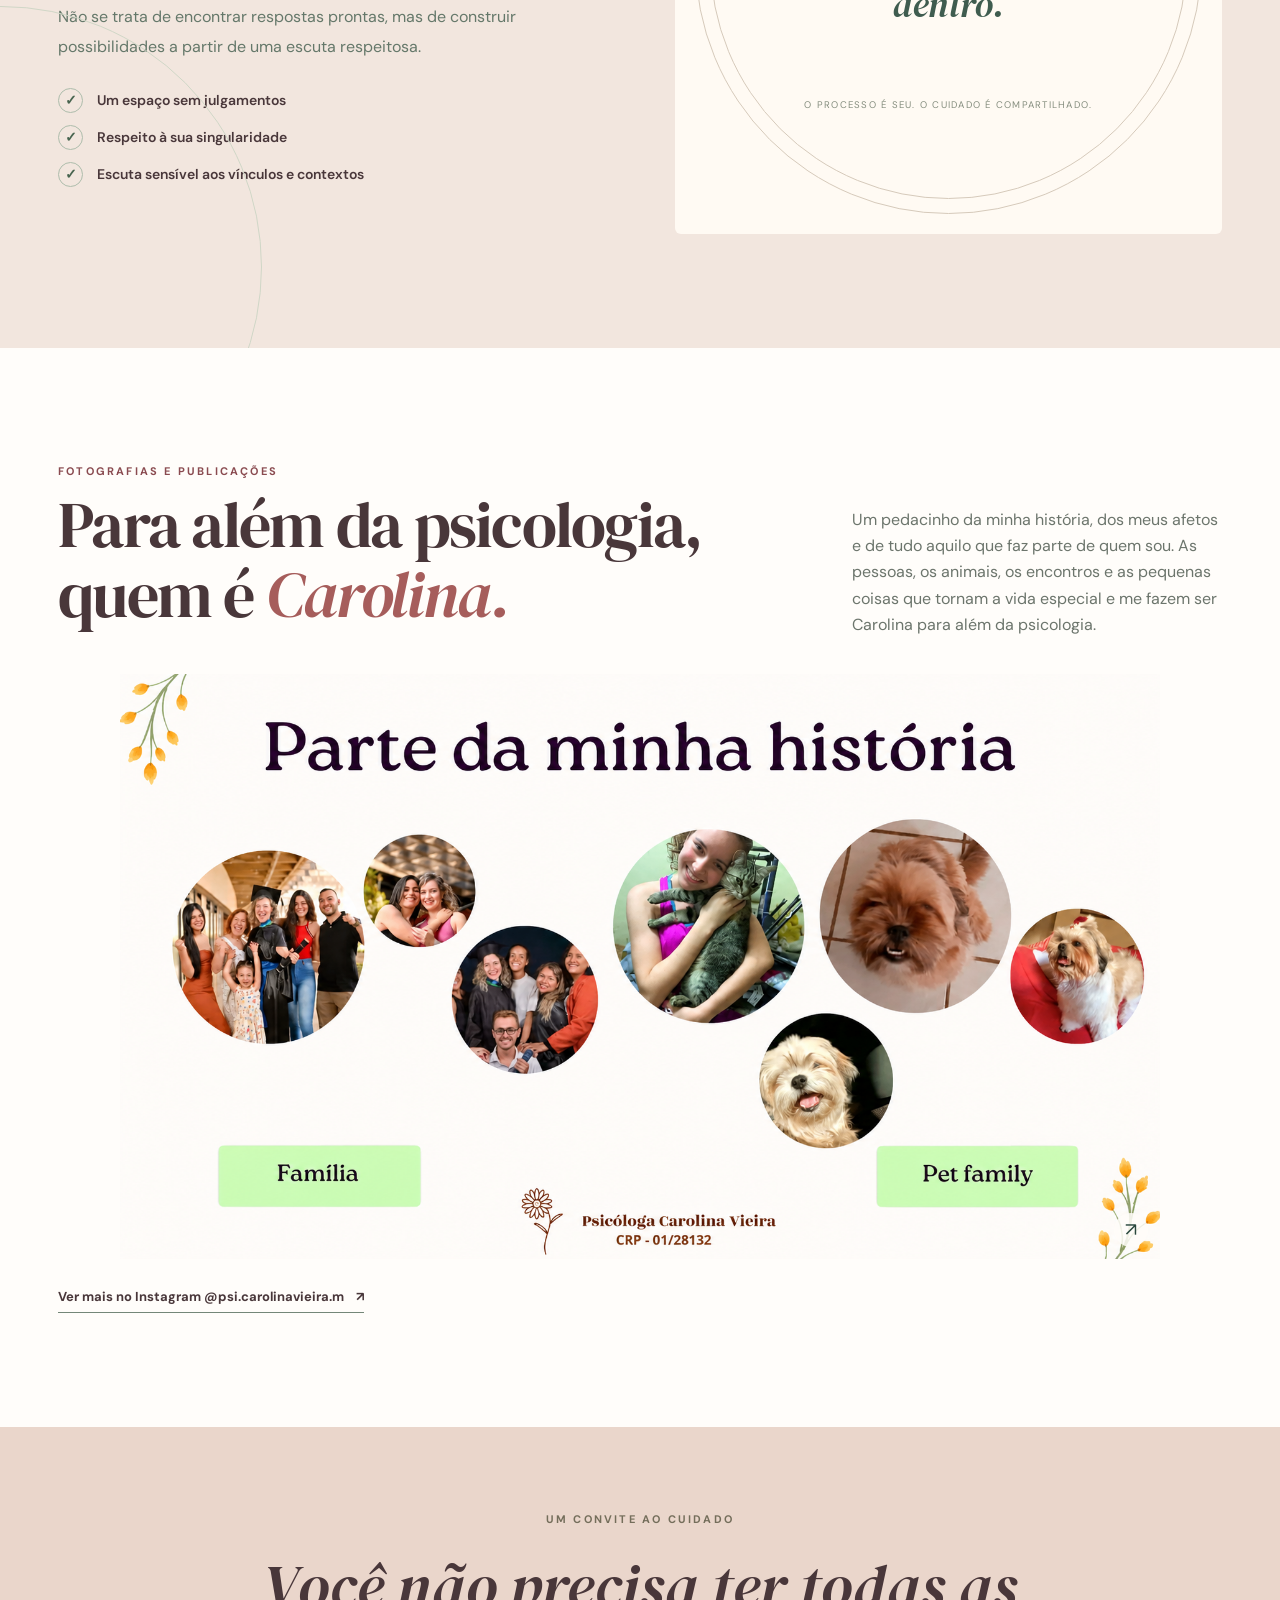
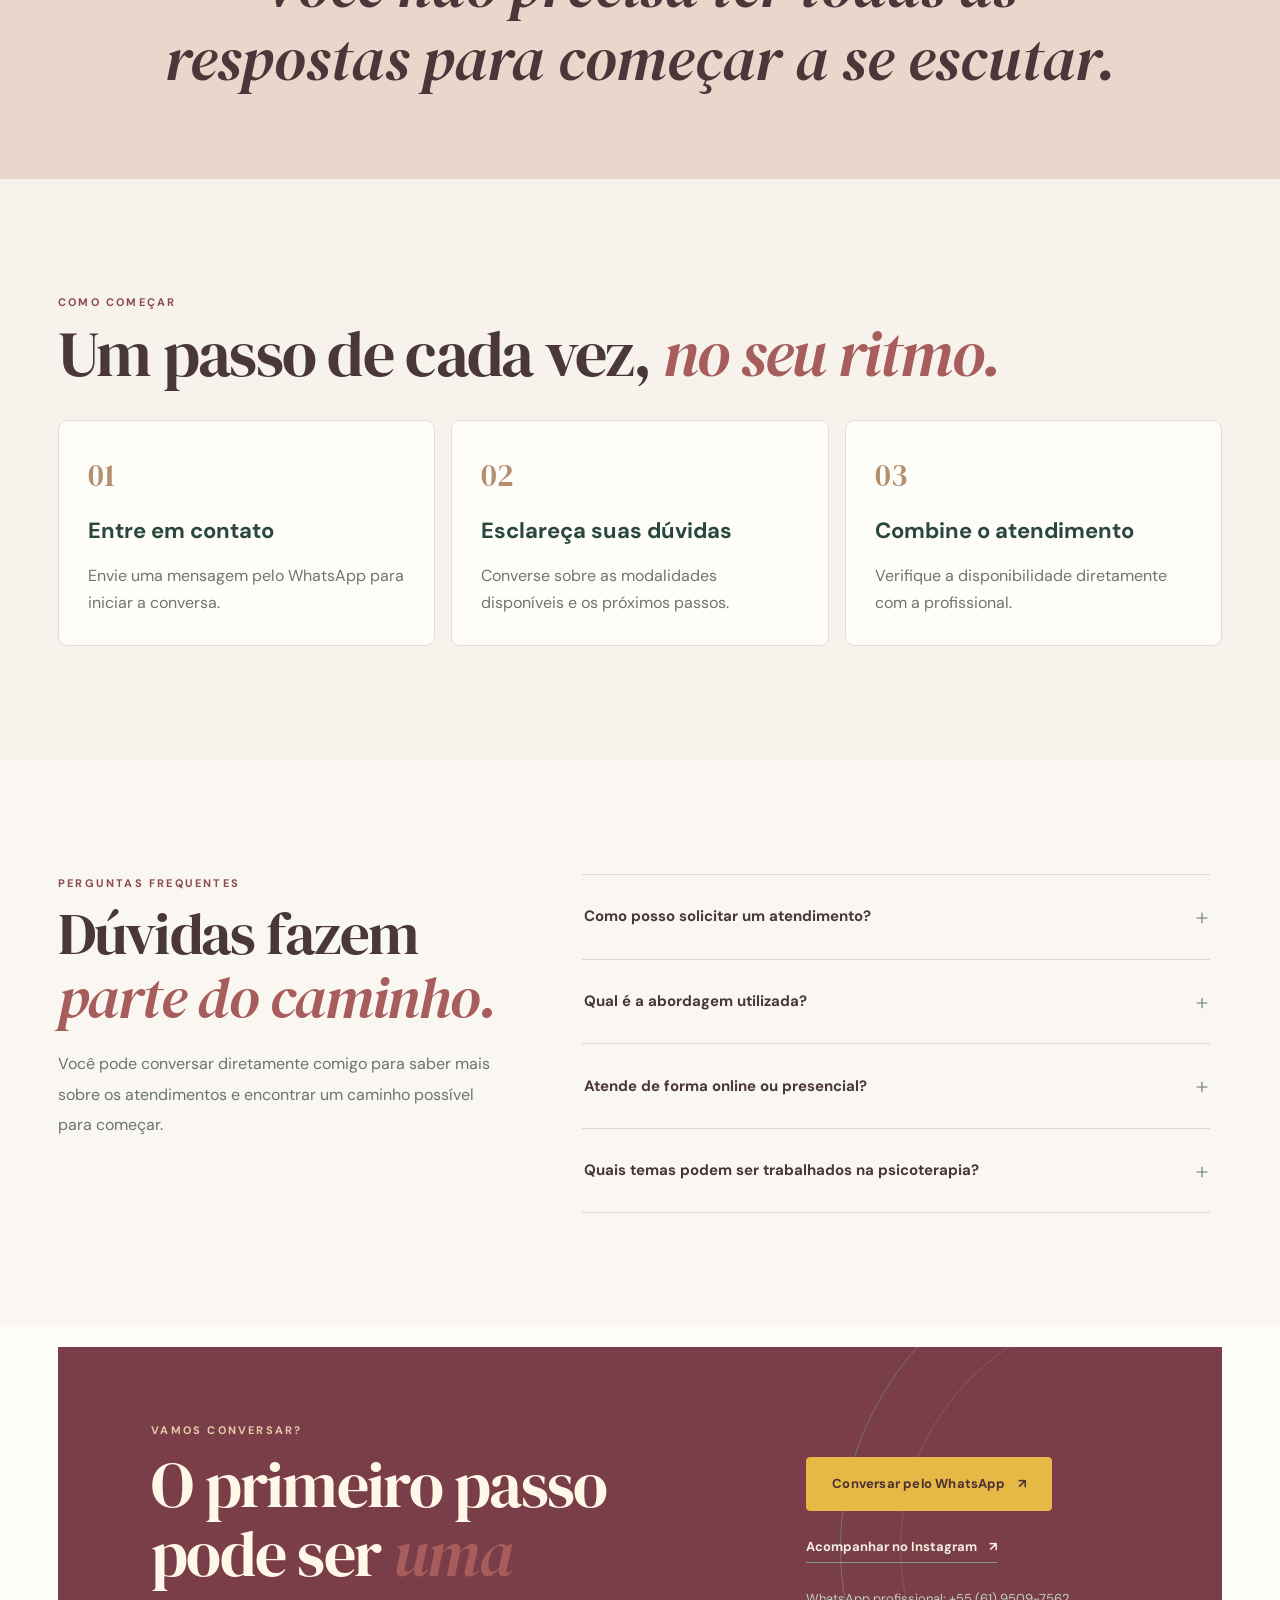
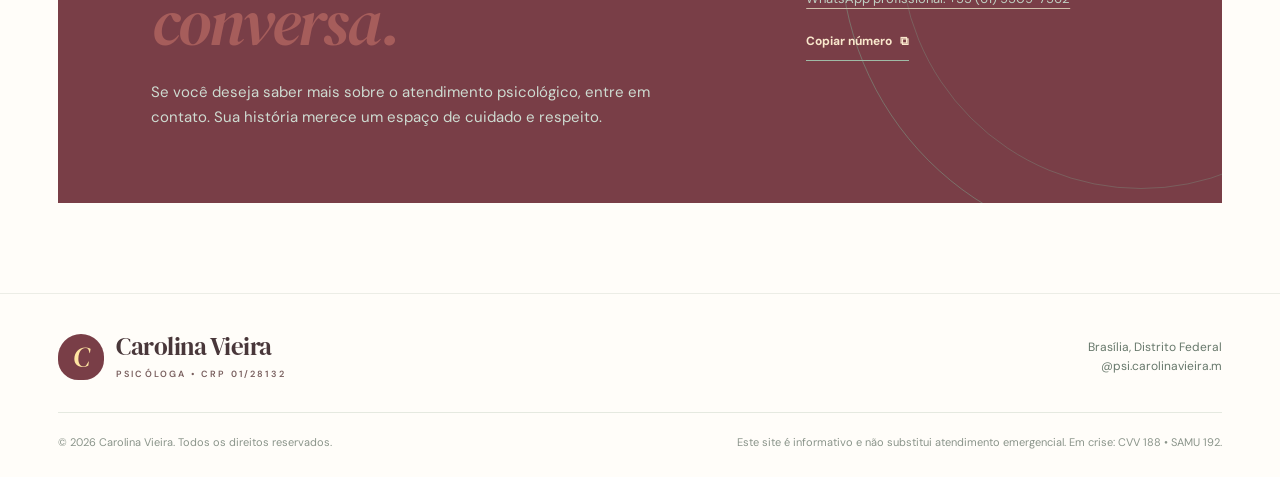
==== commit b25d5693: "Corrige arquivos de imagens da Carolina" ====
--- a/carolina-vieira/index.html
+++ b/carolina-vieira/index.html
@@ -311,7 +311,7 @@
 <main id="conteudo">
 <section class="hero" id="inicio"><div class="wrap hero-inner"><div class="hero-copy"><div class="intro-line eyebrow">Psicóloga em Brasília</div><h1 class="serif">Um espaço para <em>ser, sentir</em> e florescer.</h1><p class="hero-lead">Psicoterapia para quem quer entender melhor as próprias emoções e relações, num ritmo respeitoso e sem julgamentos.</p><div class="hero-actions"><a class="btn" href="https://wa.me/556195097562?text=Ol%C3%A1%2C%20Carolina%21%20Encontrei%20seu%20site%20e%20gostaria%20de%20saber%20mais%20sobre%20os%20atendimentos." target="_blank" rel="noopener noreferrer">Marcar uma conversa <svg class="icon-arrow" viewBox="0 0 24 24" fill="none" stroke="currentColor" stroke-width="1.7"><path d="M4 12h15m-6-6 6 6-6 6"/></svg></a><a class="text-link" href="#sobre">Conheça meu trabalho <span aria-hidden="true">↗</span></a></div><div class="hero-mini"><span class="dot"></span><span>Psicologia clínica • Terapia sistêmica • CRP 01/28132</span></div></div><div class="hero-visual" ><div class="hero-arch has-photo"><img class="real-photo" src="fotos/carolina-perfil.webp" width="1600" height="1600" alt="Carolina Vieira sorrindo em um jardim, em uma fotografia fornecida para o site" decoding="async" fetchpriority="high"><span class="sun"></span><span class="horizon"></span><span class="horizon two"></span><svg class="hero-botanical" viewBox="0 0 400 550" xmlns="http://www.w3.org/2000/svg" aria-hidden="true"><g fill="none" stroke="#2d5140" stroke-width="4" stroke-linecap="round"><path d="M170 540Q168 320 240 80"/><path d="M185 480Q98 314 80 180"/><path d="M188 460Q269 305 308 228"/><path d="M191 365Q109 218 142 115"/><path d="M194 365Q271 260 280 122"/></g><g fill="#466a52"><ellipse cx="122" cy="382" rx="27" ry="71" transform="rotate(-37 122 382)"/><ellipse cx="248" cy="322" rx="25" ry="77" transform="rotate(44 248 322)"/><ellipse cx="99" cy="280" rx="24" ry="65" transform="rotate(-35 99 280)"/><ellipse cx="265" cy="197" rx="24" ry="66" transform="rotate(31 265 197)"/><ellipse cx="150" cy="204" rx="23" ry="62" transform="rotate(-11 150 204)"/><ellipse cx="229" cy="121" rx="22" ry="63" transform="rotate(19 229 121)"/></g><g fill="#66816a"><ellipse cx="132" cy="449" rx="30" ry="71" transform="rotate(-51 132 449)"/><ellipse cx="292" cy="354" rx="27" ry="70" transform="rotate(53 292 354)"/><ellipse cx="69" cy="224" rx="19" ry="56" transform="rotate(-29 69 224)"/><ellipse cx="295" cy="153" rx="18" ry="55" transform="rotate(38 295 153)"/></g><g fill="#d9b5a1"><circle cx="239" cy="82" r="28"/><circle cx="142" cy="115" r="22"/><circle cx="280" cy="122" r="21"/></g><g fill="#e9d3b5"><circle cx="239" cy="82" r="12"/><circle cx="142" cy="115" r="9"/><circle cx="280" cy="122" r="9"/></g></svg></div></div></div></section>
 <div class="divider-band"><div class="wrap"><span>Escuta acolhedora</span><b></b><span>Olhar sistêmico</span><b></b><span>Seu tempo, sua história</span></div></div>
-<section class="section about" id="sobre"><div class="wrap about-layout"><div class="about-art has-photo"><img class="real-photo" src="fotos/sobre-creme-2026.png" width="1440" height="810" alt="Arte de apresentação Sobre mim, fornecida pela psicóloga Carolina Vieira" loading="lazy" decoding="async"><span class="caption-art">SOBRE MIM · CAROLINA</span><span class="art-big">C.</span><svg viewBox="0 0 400 460" aria-hidden="true" xmlns="http://www.w3.org/2000/svg"><g fill="none" stroke="#607762" stroke-width="3"><path d="M189 460Q150 245 115 30"/><path d="M217 460Q260 235 300 43"/><path d="M190 456Q235 250 202 80"/></g><g fill="#8a9b78"><ellipse cx="122" cy="230" rx="40" ry="92" transform="rotate(-25 122 230)"/><ellipse cx="249" cy="268" rx="42" ry="100" transform="rotate(33 249 268)"/><ellipse cx="139" cy="123" rx="31" ry="73" transform="rotate(-25 139 123)"/><ellipse cx="291" cy="130" rx="35" ry="80" transform="rotate(30 291 130)"/><ellipse cx="196" cy="174" rx="27" ry="75"/></g><g fill="#cf9f8d"><circle cx="115" cy="39" r="24"/><circle cx="302" cy="43" r="25"/><circle cx="203" cy="80" r="22"/></g></svg></div><div class="about-text"><div class="eyebrow">Prazer, sou Carolina</div><h2 class="serif">Escutar é também uma forma de <em>acolher.</em></h2><p>Sou a Carolina Vieira, psicóloga formada pela Universidade de Brasília (UnB) e pós-graduanda em Terapia Sistêmica.</p><p>Meu trabalho nasce do encontro entre histórias, relações e possibilidades. A partir de uma escuta ética e sensível, procuro construir um espaço onde você possa compreender seus vínculos, reconhecer suas necessidades e olhar para a própria trajetória de maneira mais cuidadosa.</p><p>Na psicologia, acredito que ninguém existe isoladamente. Nossas experiências também se constroem nas relações, nos afetos e nos contextos que atravessamos.</p><div class="about-tags"><span>CRP 01/28132</span><span>Formação pela UnB</span><span>Perspectiva sistêmica</span></div><a class="text-link" href="#abordagem">Conheça minha abordagem <span aria-hidden="true">↗</span></a></div></div></section>
+<section class="section about" id="sobre"><div class="wrap about-layout"><div class="about-art has-photo"><img class="real-photo" src="fotos/sobre-creme-2026.png?v=2" width="1440" height="810" alt="Arte de apresentação Sobre mim, fornecida pela psicóloga Carolina Vieira" loading="lazy" decoding="async"><span class="caption-art">SOBRE MIM · CAROLINA</span><span class="art-big">C.</span><svg viewBox="0 0 400 460" aria-hidden="true" xmlns="http://www.w3.org/2000/svg"><g fill="none" stroke="#607762" stroke-width="3"><path d="M189 460Q150 245 115 30"/><path d="M217 460Q260 235 300 43"/><path d="M190 456Q235 250 202 80"/></g><g fill="#8a9b78"><ellipse cx="122" cy="230" rx="40" ry="92" transform="rotate(-25 122 230)"/><ellipse cx="249" cy="268" rx="42" ry="100" transform="rotate(33 249 268)"/><ellipse cx="139" cy="123" rx="31" ry="73" transform="rotate(-25 139 123)"/><ellipse cx="291" cy="130" rx="35" ry="80" transform="rotate(30 291 130)"/><ellipse cx="196" cy="174" rx="27" ry="75"/></g><g fill="#cf9f8d"><circle cx="115" cy="39" r="24"/><circle cx="302" cy="43" r="25"/><circle cx="203" cy="80" r="22"/></g></svg></div><div class="about-text"><div class="eyebrow">Prazer, sou Carolina</div><h2 class="serif">Escutar é também uma forma de <em>acolher.</em></h2><p>Sou a Carolina Vieira, psicóloga formada pela Universidade de Brasília (UnB) e pós-graduanda em Terapia Sistêmica.</p><p>Meu trabalho nasce do encontro entre histórias, relações e possibilidades. A partir de uma escuta ética e sensível, procuro construir um espaço onde você possa compreender seus vínculos, reconhecer suas necessidades e olhar para a própria trajetória de maneira mais cuidadosa.</p><p>Na psicologia, acredito que ninguém existe isoladamente. Nossas experiências também se constroem nas relações, nos afetos e nos contextos que atravessamos.</p><div class="about-tags"><span>CRP 01/28132</span><span>Formação pela UnB</span><span>Perspectiva sistêmica</span></div><a class="text-link" href="#abordagem">Conheça minha abordagem <span aria-hidden="true">↗</span></a></div></div></section>
 <section class="section" id="atendimentos"><div class="wrap"><div class="services-top"><div><div class="eyebrow">Formas de cuidado</div><h2 class="serif section-heading">Como posso <em>te acompanhar?</em></h2></div><p>Um espaço de escuta e reflexão para diferentes momentos da vida e diferentes formas de se relacionar.</p></div><div class="service-grid"><article class="service-card"><span class="service-num">01 /</span><div class="service-icon"><svg viewBox="0 0 32 32" fill="none" stroke-width="1.5"><path d="M16 27V8M9 17c0-5 3-9 7-12 4 3 7 7 7 12s-3 8-7 10c-4-2-7-5-7-10Z"/><path d="M6 24c4 0 7 2 10 4 3-2 6-4 10-4"/></svg></div><h3>Psicoterapia individual</h3><p>Um espaço de escuta para acolher emoções, compreender padrões e elaborar os desafios da vida com atenção à sua singularidade.</p></article><article class="service-card"><span class="service-num">02 /</span><div class="service-icon"><svg viewBox="0 0 32 32" fill="none" stroke-width="1.5"><circle cx="11" cy="11" r="5"/><circle cx="22" cy="12" r="4"/><path d="M2 27v-4a9 9 0 0 1 18 0v4M19 20a7 7 0 0 1 11 6v1"/></svg></div><h3>Casais e famílias</h3><p>Um olhar para o diálogo, para os vínculos e para as dinâmicas relacionais, em uma construção conjunta de novas possibilidades.</p></article><article class="service-card"><span class="service-num">03 /</span><div class="service-icon"><svg viewBox="0 0 32 32" fill="none" stroke-width="1.5"><path d="M16 28S4 20 4 12a7 7 0 0 1 12-4 7 7 0 0 1 12 4c0 8-12 16-12 16Z"/><path d="M12 16h8"/></svg></div><h3>Emoções e relações</h3><p>Questões como autoestima, ansiedade, dependência emocional e relações afetivas podem encontrar um espaço de acolhimento.</p></article></div><p class="small-note" style="margin-top:24px">* Modalidades e disponibilidade de horários devem ser confirmadas diretamente com a profissional.</p></div></section>
 <section class="section approach" id="abordagem"><div class="wrap approach-layout"><div><div class="eyebrow">Minha forma de trabalhar</div><h2 class="serif">Cada história tem <em>muitos caminhos.</em></h2><p>Na terapia sistêmica, olhamos para a pessoa e também para as relações, os contextos e os significados que fazem parte de sua vida. Não se trata de encontrar respostas prontas, mas de construir possibilidades a partir de uma escuta respeitosa.</p><div class="approach-points"><div><span class="check">✓</span> Um espaço sem julgamentos</div><div><span class="check">✓</span> Respeito à sua singularidade</div><div><span class="check">✓</span> Escuta sensível aos vínculos e contextos</div></div></div><div class="approach-card" aria-label="Mensagem sobre cuidado e escuta"><div class="mark">“</div><p>Há delicadeza em se permitir olhar para dentro.</p><small>O processo é seu. O cuidado é compartilhado.</small></div></div></section>
 <section class="section gallery" id="galeria">
@@ -322,7 +322,7 @@
     </div>
     <div class="photo-grid" id="photoGrid" aria-label="Galeria de imagens da Carolina Vieira">
       <button type="button" class="photo-item" aria-label="Ampliar a arte Parte da minha história — Família e pets">
-        <img src="fotos/historia-creme-2026.png" width="1440" height="810" loading="lazy" decoding="async" alt="Parte da minha história: família e animais de estimação da Carolina Vieira">
+        <img src="fotos/historia-creme-2026.png?v=2" width="1440" height="810" loading="lazy" decoding="async" alt="Parte da minha história: família e animais de estimação da Carolina Vieira">
       </button>
     </div>
     <p class="photo-more" id="photoMore"><a class="text-link" href="https://www.instagram.com/psi.carolinavieira.m/" target="_blank" rel="noopener noreferrer">Ver mais no Instagram @psi.carolinavieira.m <span aria-hidden="true">↗</span></a></p>
@@ -422,7 +422,7 @@
   // O JavaScript serve somente para ampliar a imagem quando o visitante clicar.
   const grid = $('#photoGrid');
   const gallery = [{
-    src: 'fotos/historia-creme-2026.png',
+    src: 'fotos/historia-creme-2026.png?v=2',
     alt: 'Parte da minha história: família e animais de estimação da Carolina Vieira'
   }];
   const dialog = $('#photoDialog');
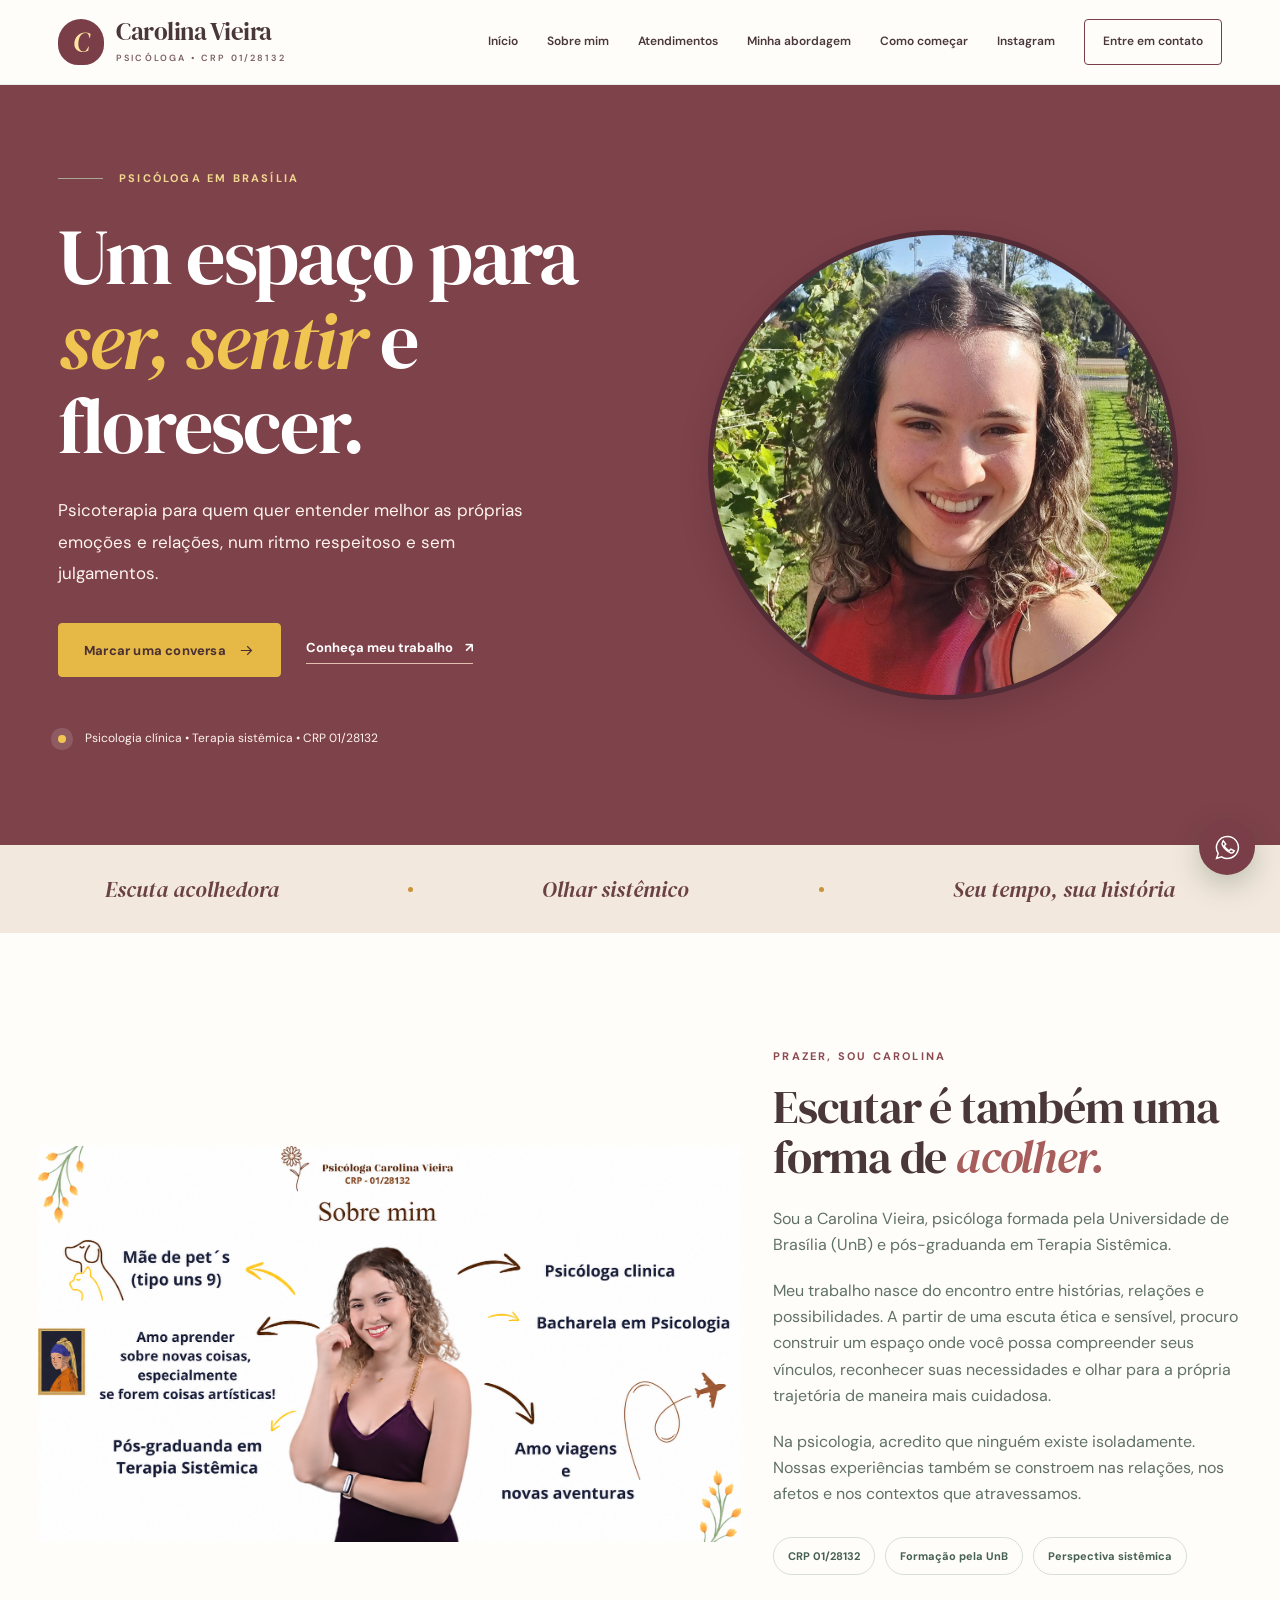
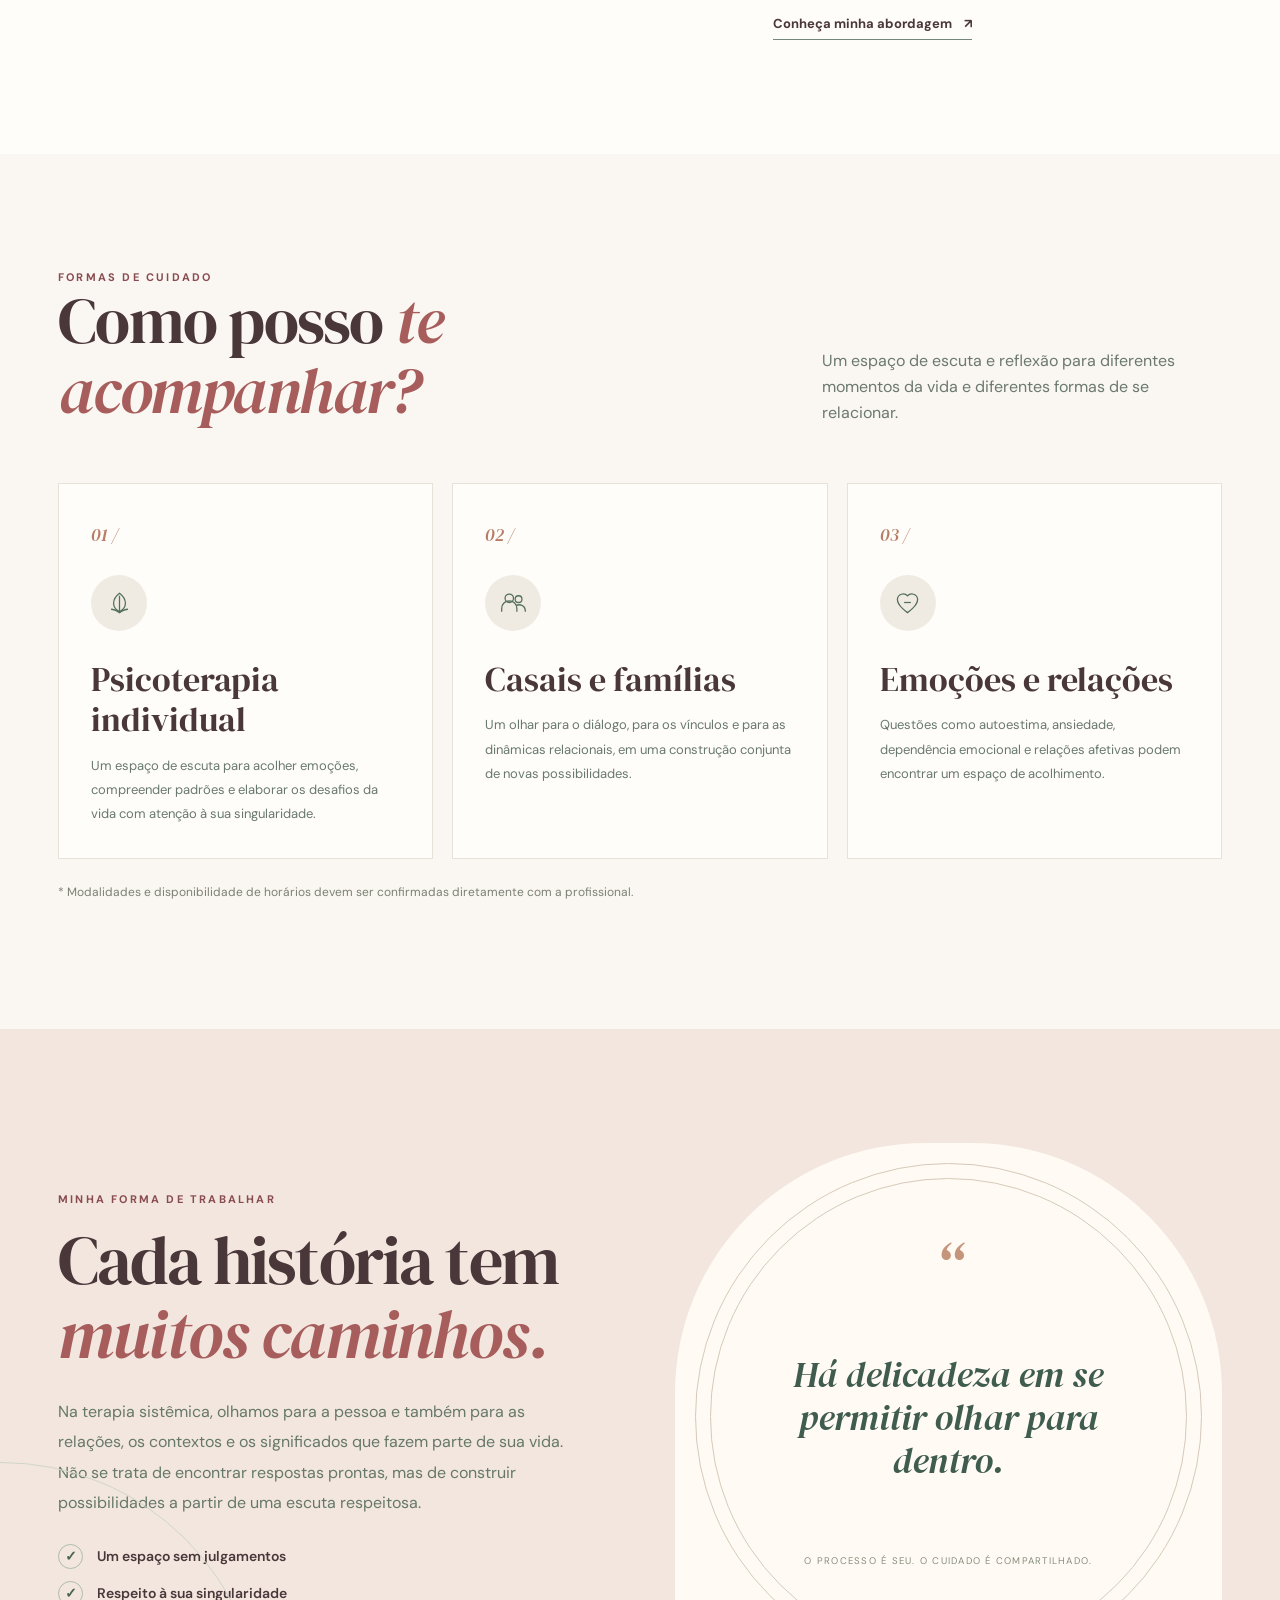
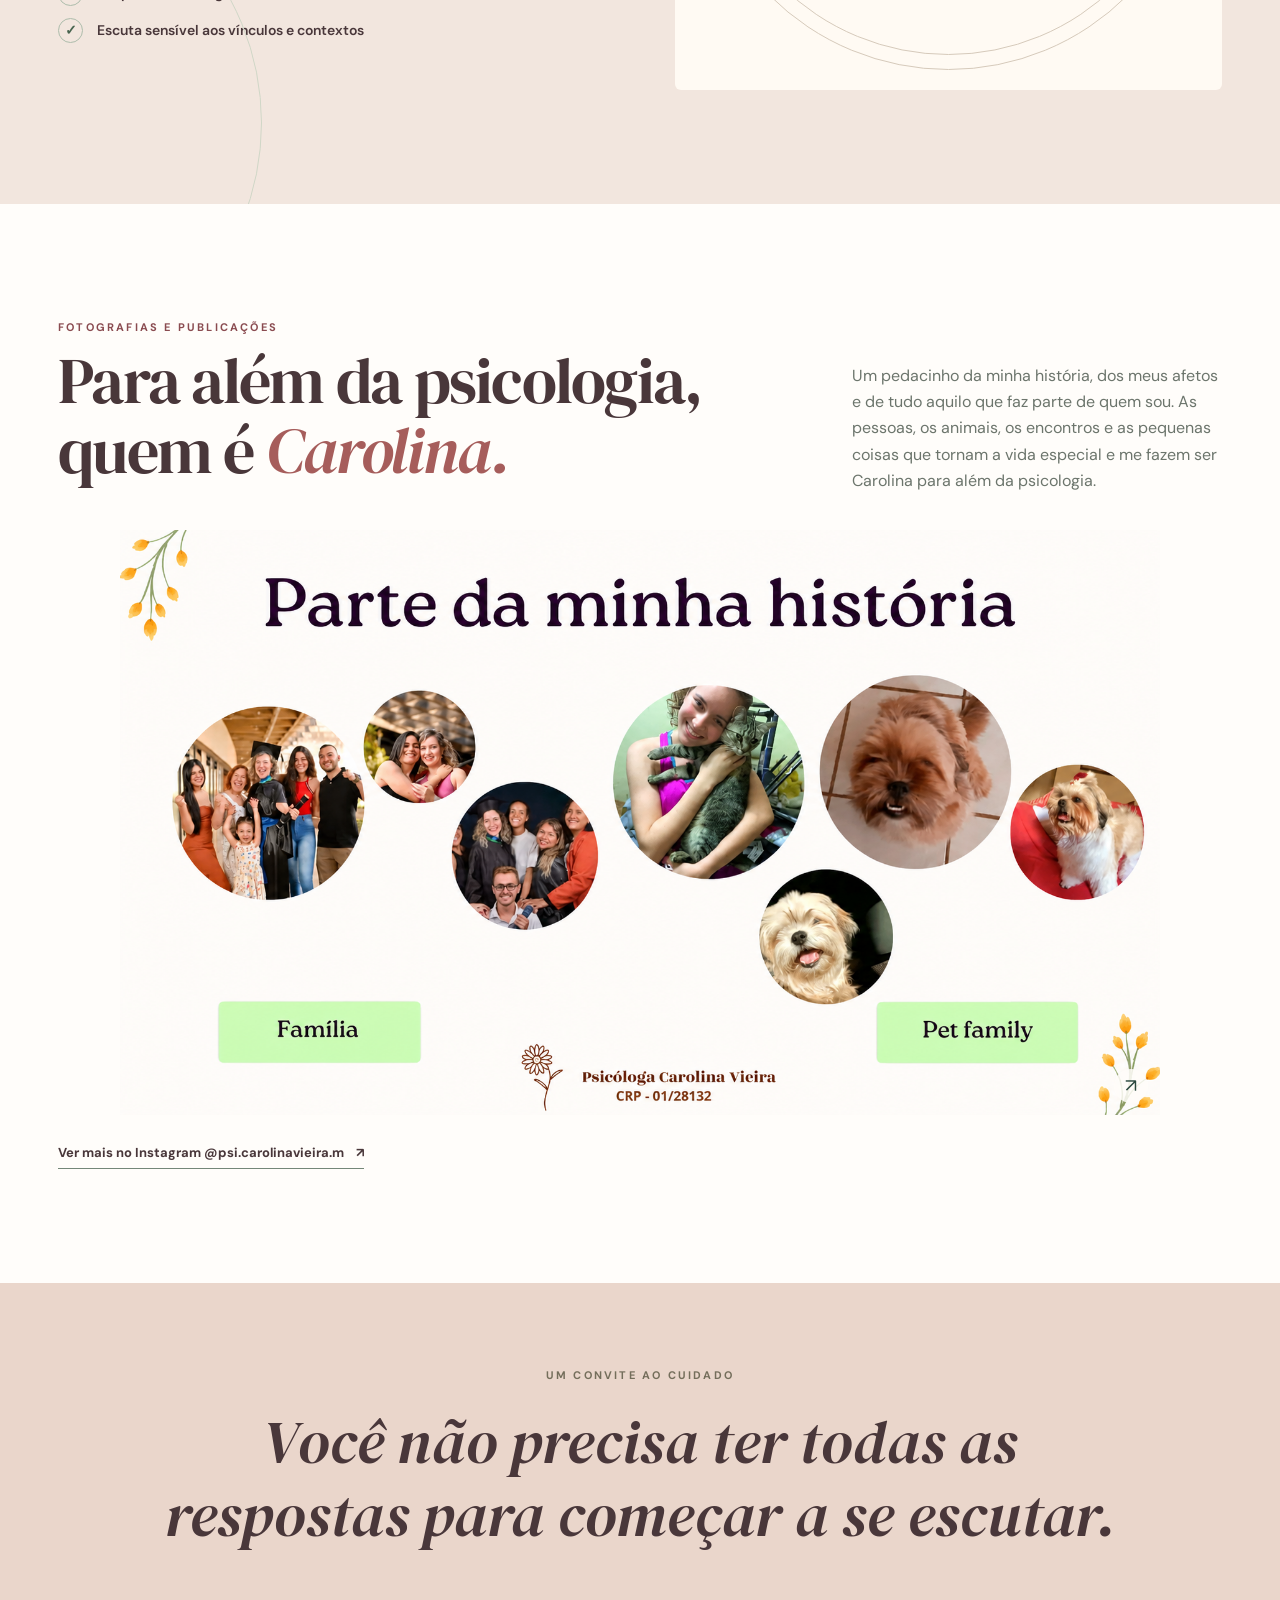
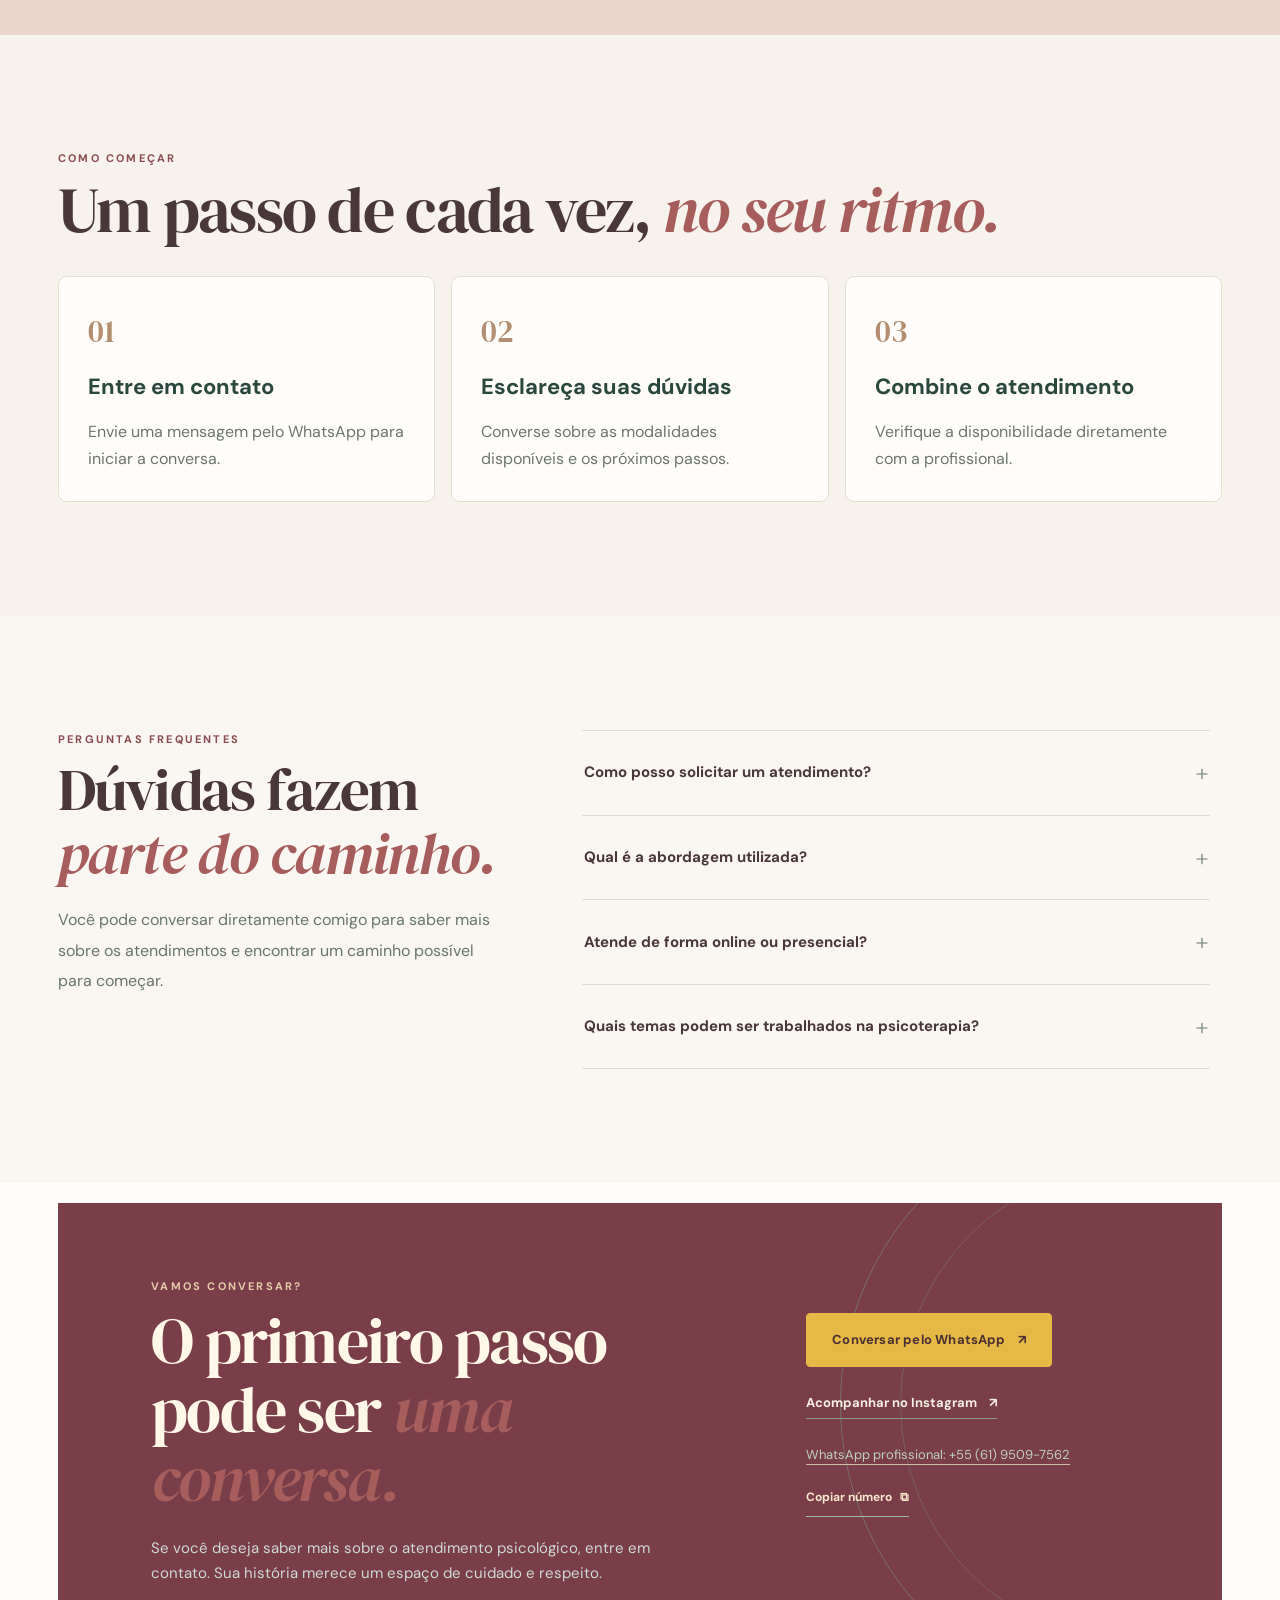
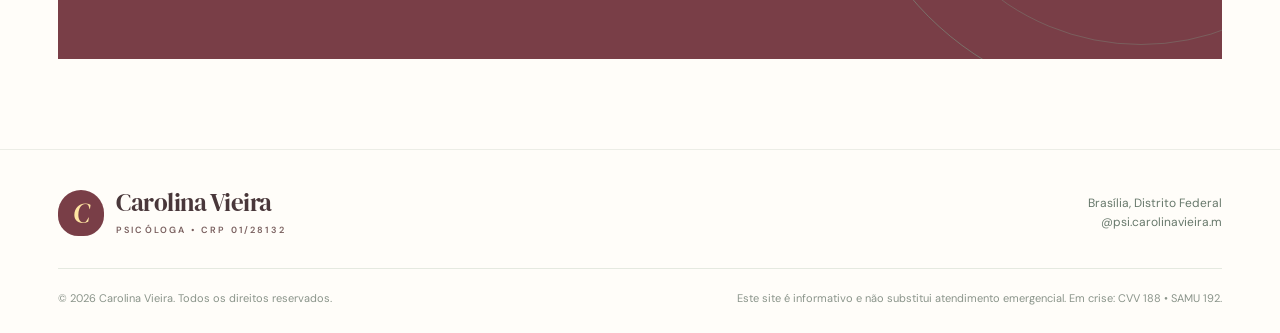
==== commit 4353b190: "Ajusta tamanho da arte de apresentação" ====
--- a/carolina-vieira/index.html
+++ b/carolina-vieira/index.html
@@ -304,6 +304,11 @@
 #abordagem .approach-card p {position:absolute;top:50%;left:50%;transform:translate(-50%,-50%);width:70%;max-width:none;margin:0;text-align:center;font-size:clamp(24px,2.8vw,40px);line-height:1.2;color:#3f5c4f;}
 #abordagem .approach-card small {position:absolute;top:75%;left:50%;transform:translateX(-50%);width:65%;margin:0;text-align:center;line-height:1.5;font-size:clamp(8px,.75vw,10px);}
 @media(max-width:900px){#abordagem .approach-card {width:min(100%,480px);margin:auto;} #abordagem .approach-card p{font-size:clamp(24px,6vw,40px)} }
+</style><style>
+@media (min-width: 901px) {
+ #sobre .wrap.about-layout { max-width: 1500px !important; width: 100%; grid-template-columns: minmax(0, 1.5fr) minmax(0, 1fr) !important; gap: clamp(24px, 2.5vw, 40px) !important; }
+ #sobre .about-text h2 { font-size: clamp(40px, 3.6vw, 58px); }
+}
 </style></head>
 <body>
 <a class="skip-link" href="#conteudo">Pular para o conteúdo</a>
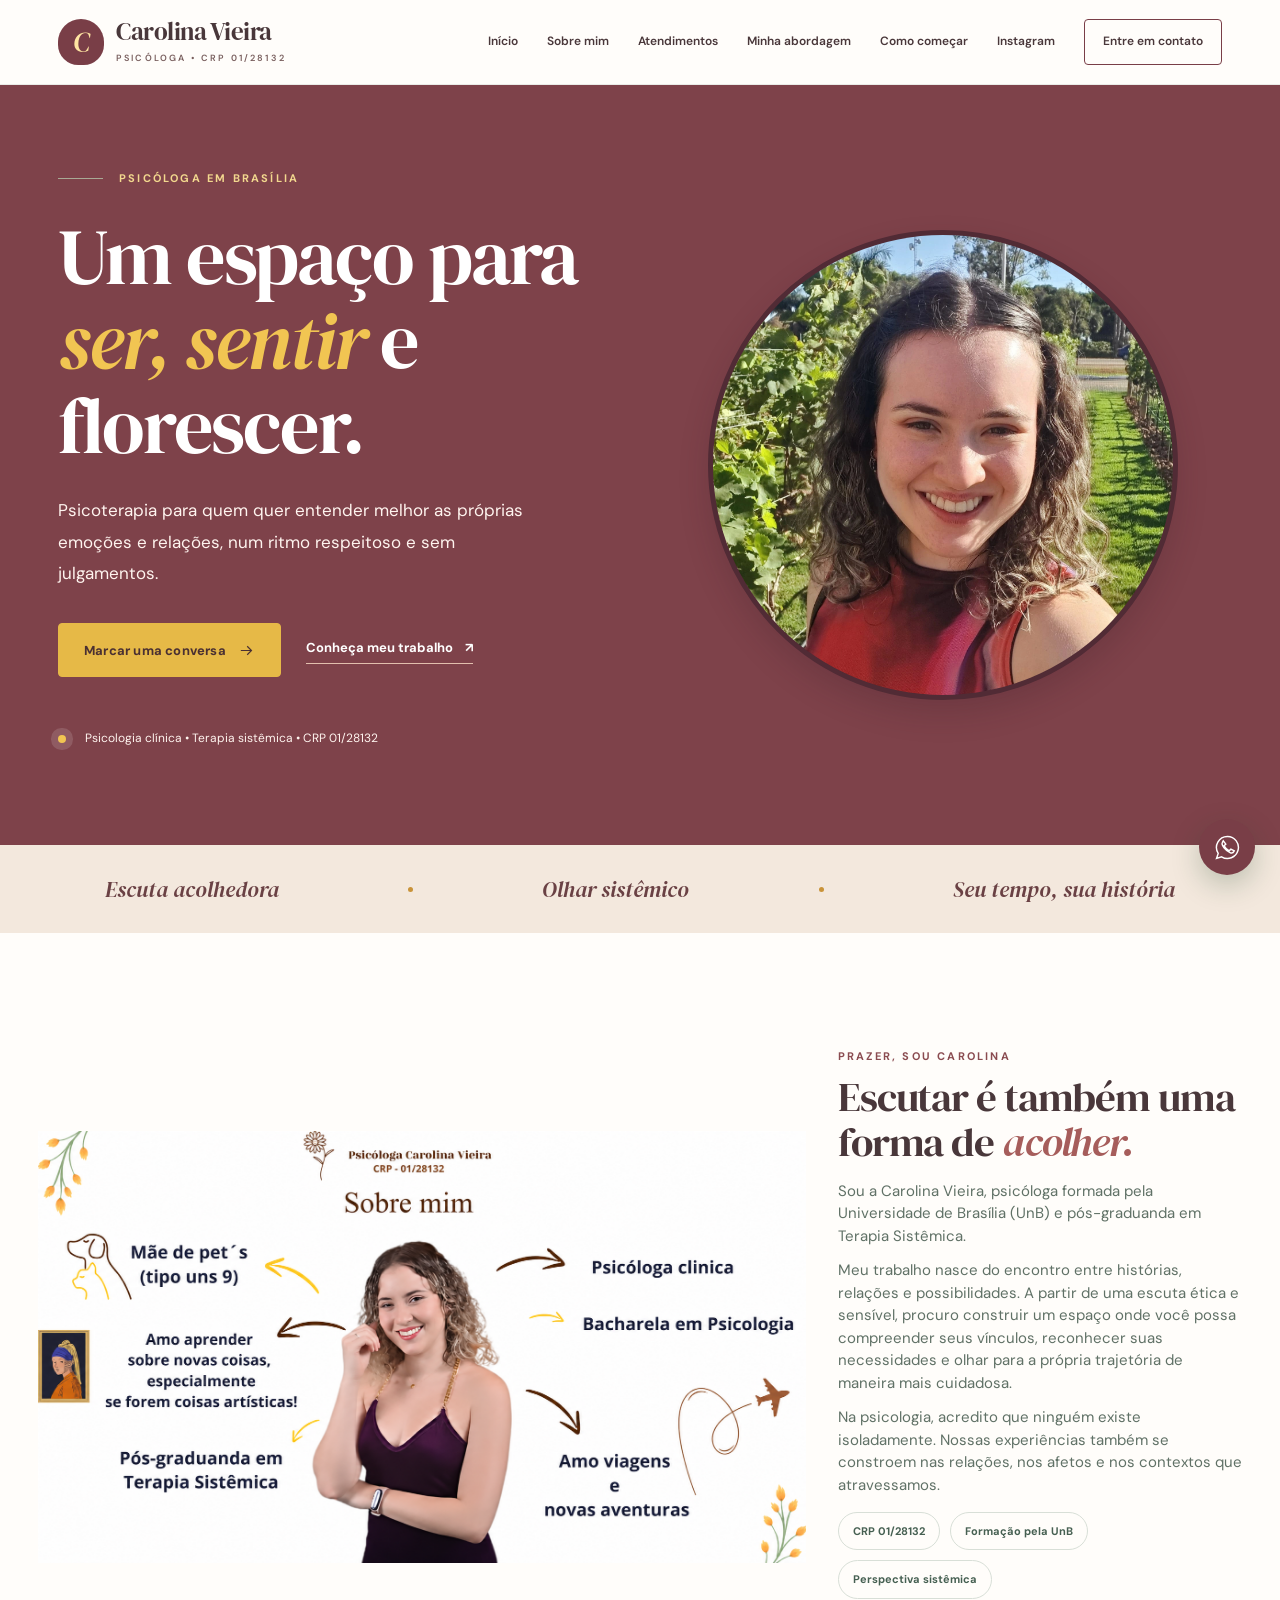
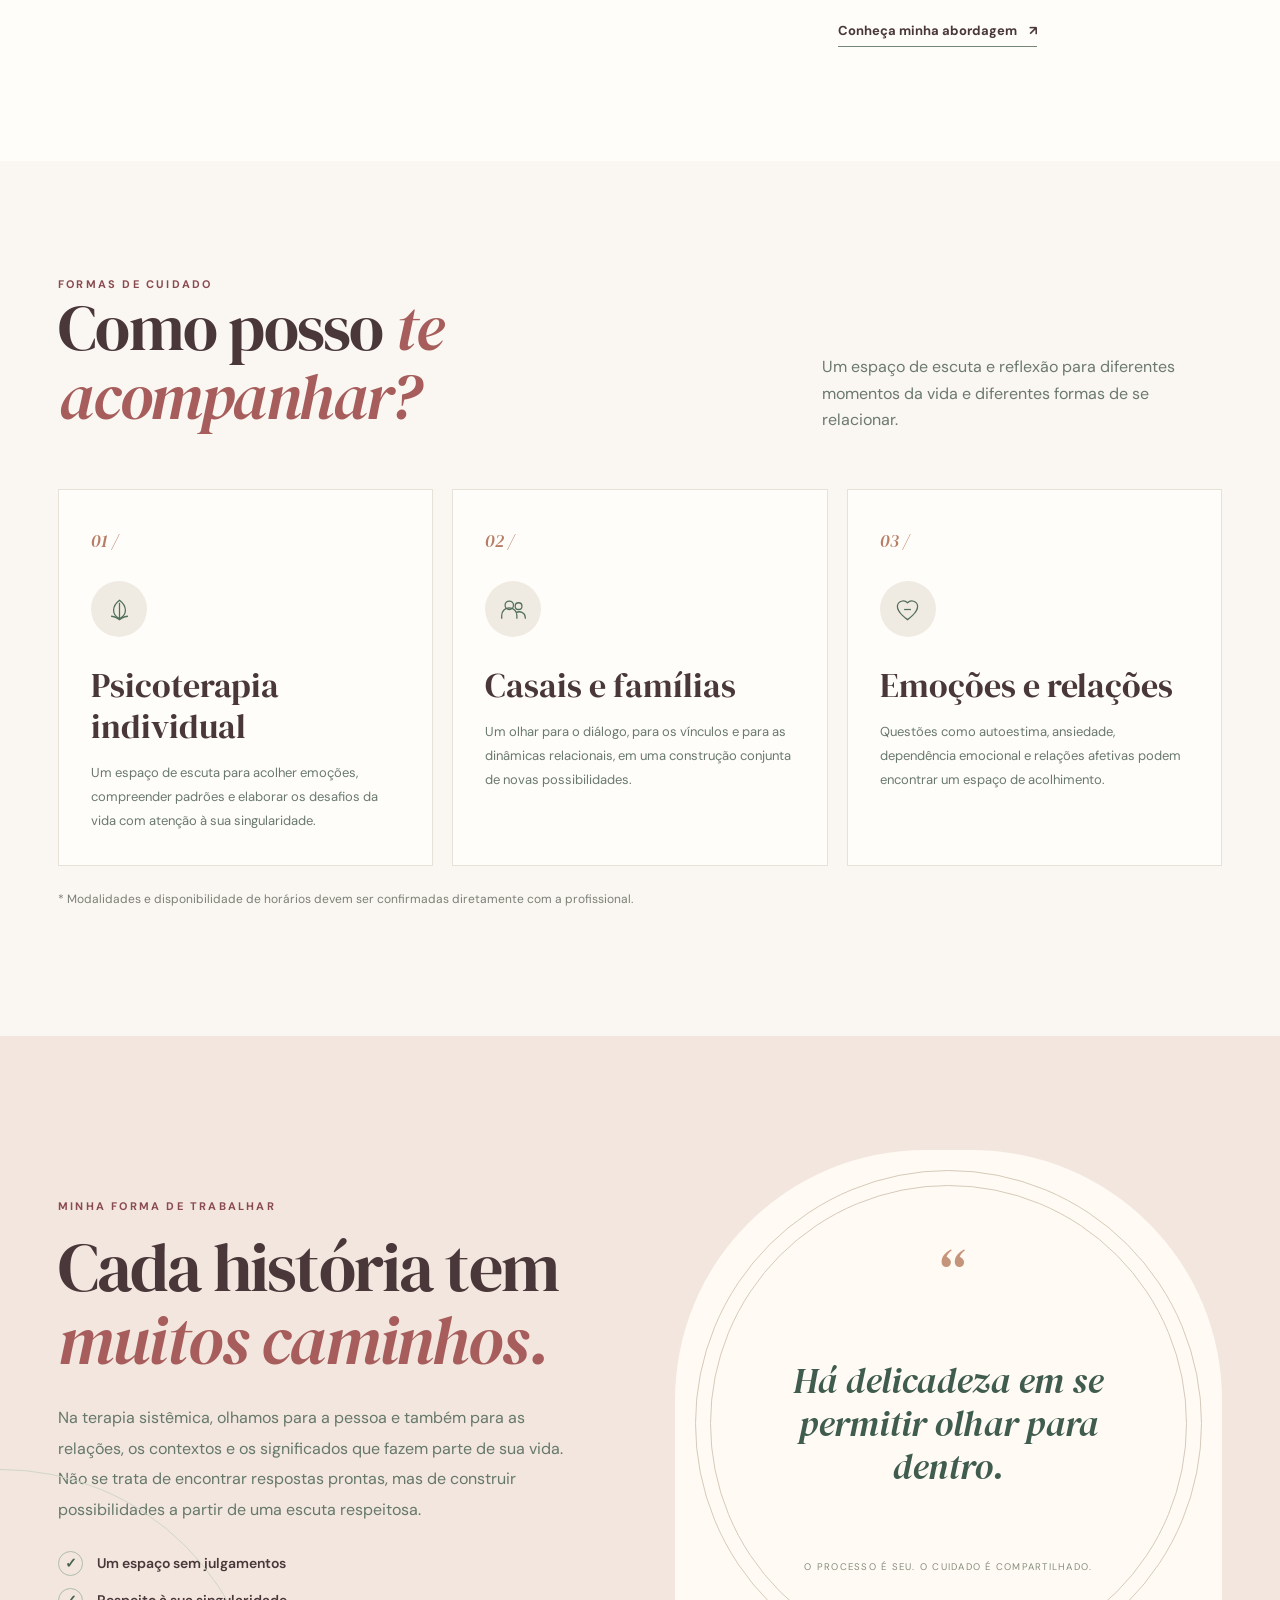
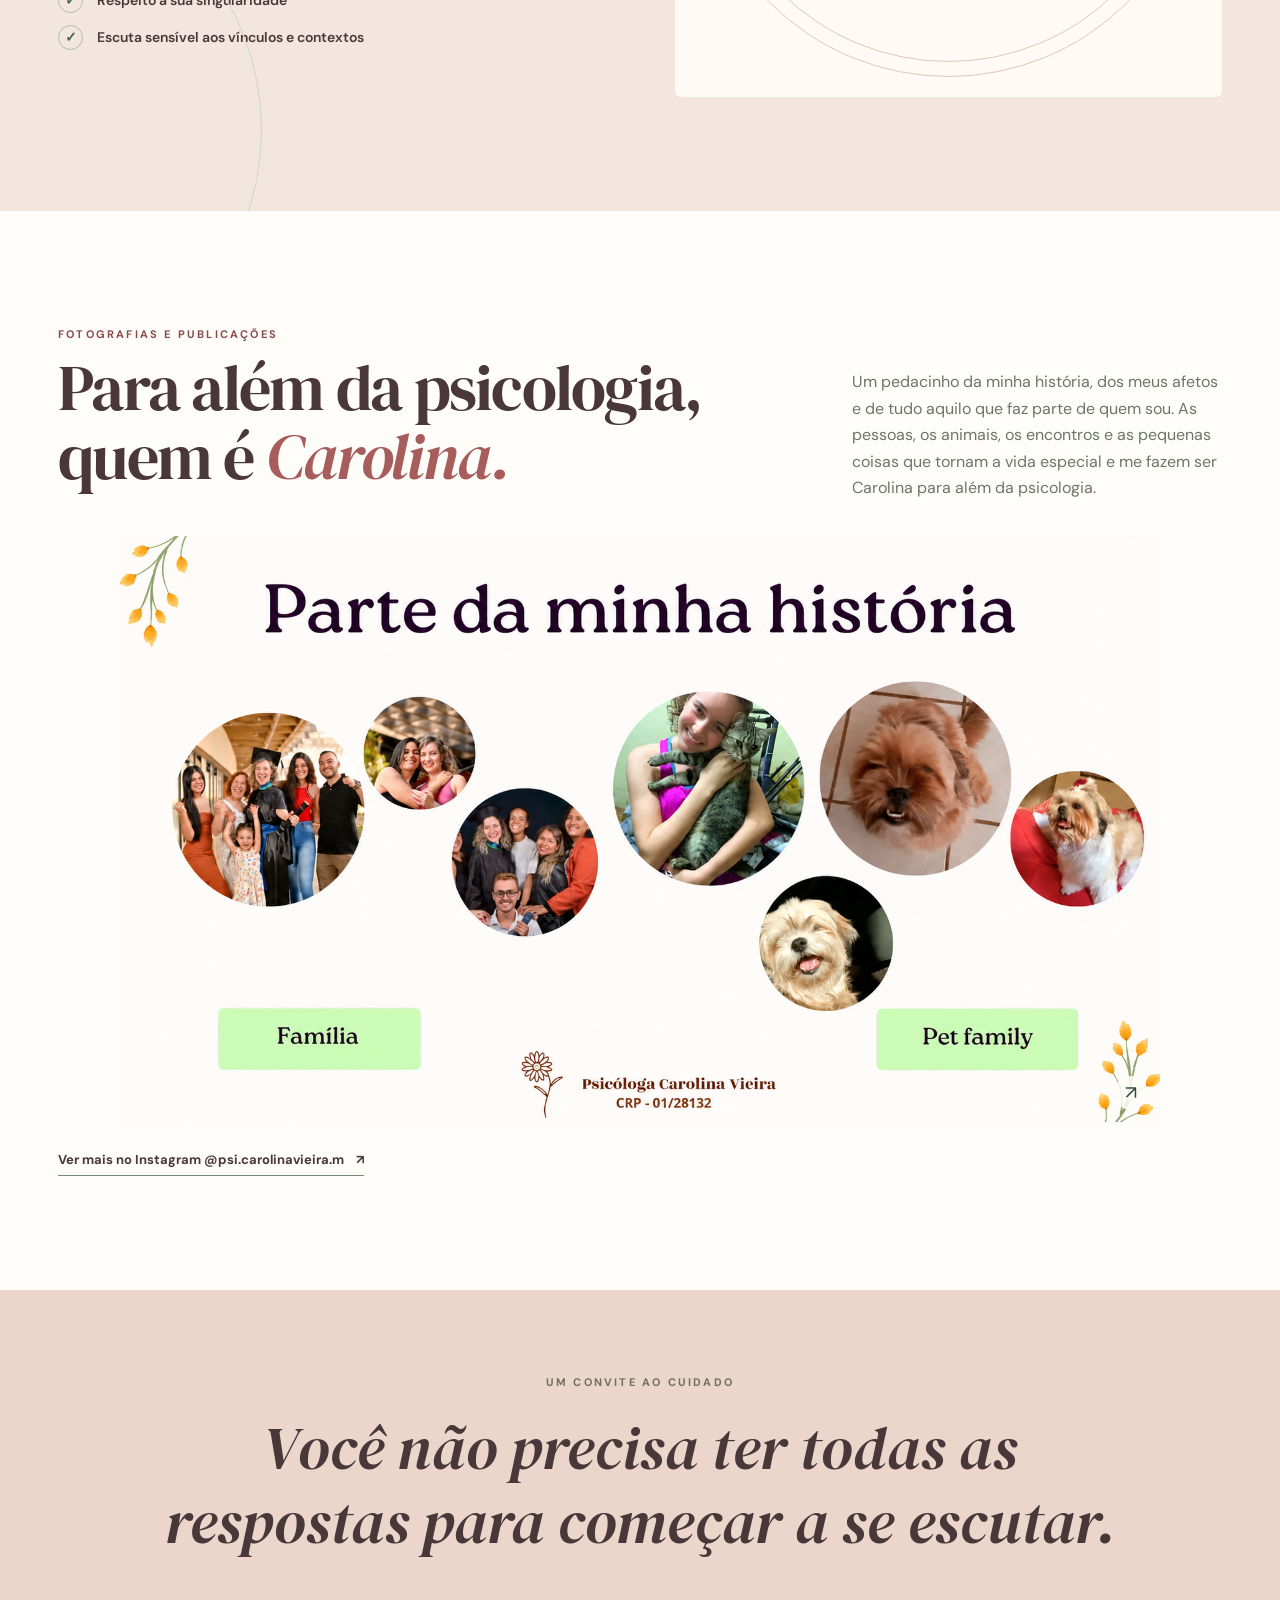
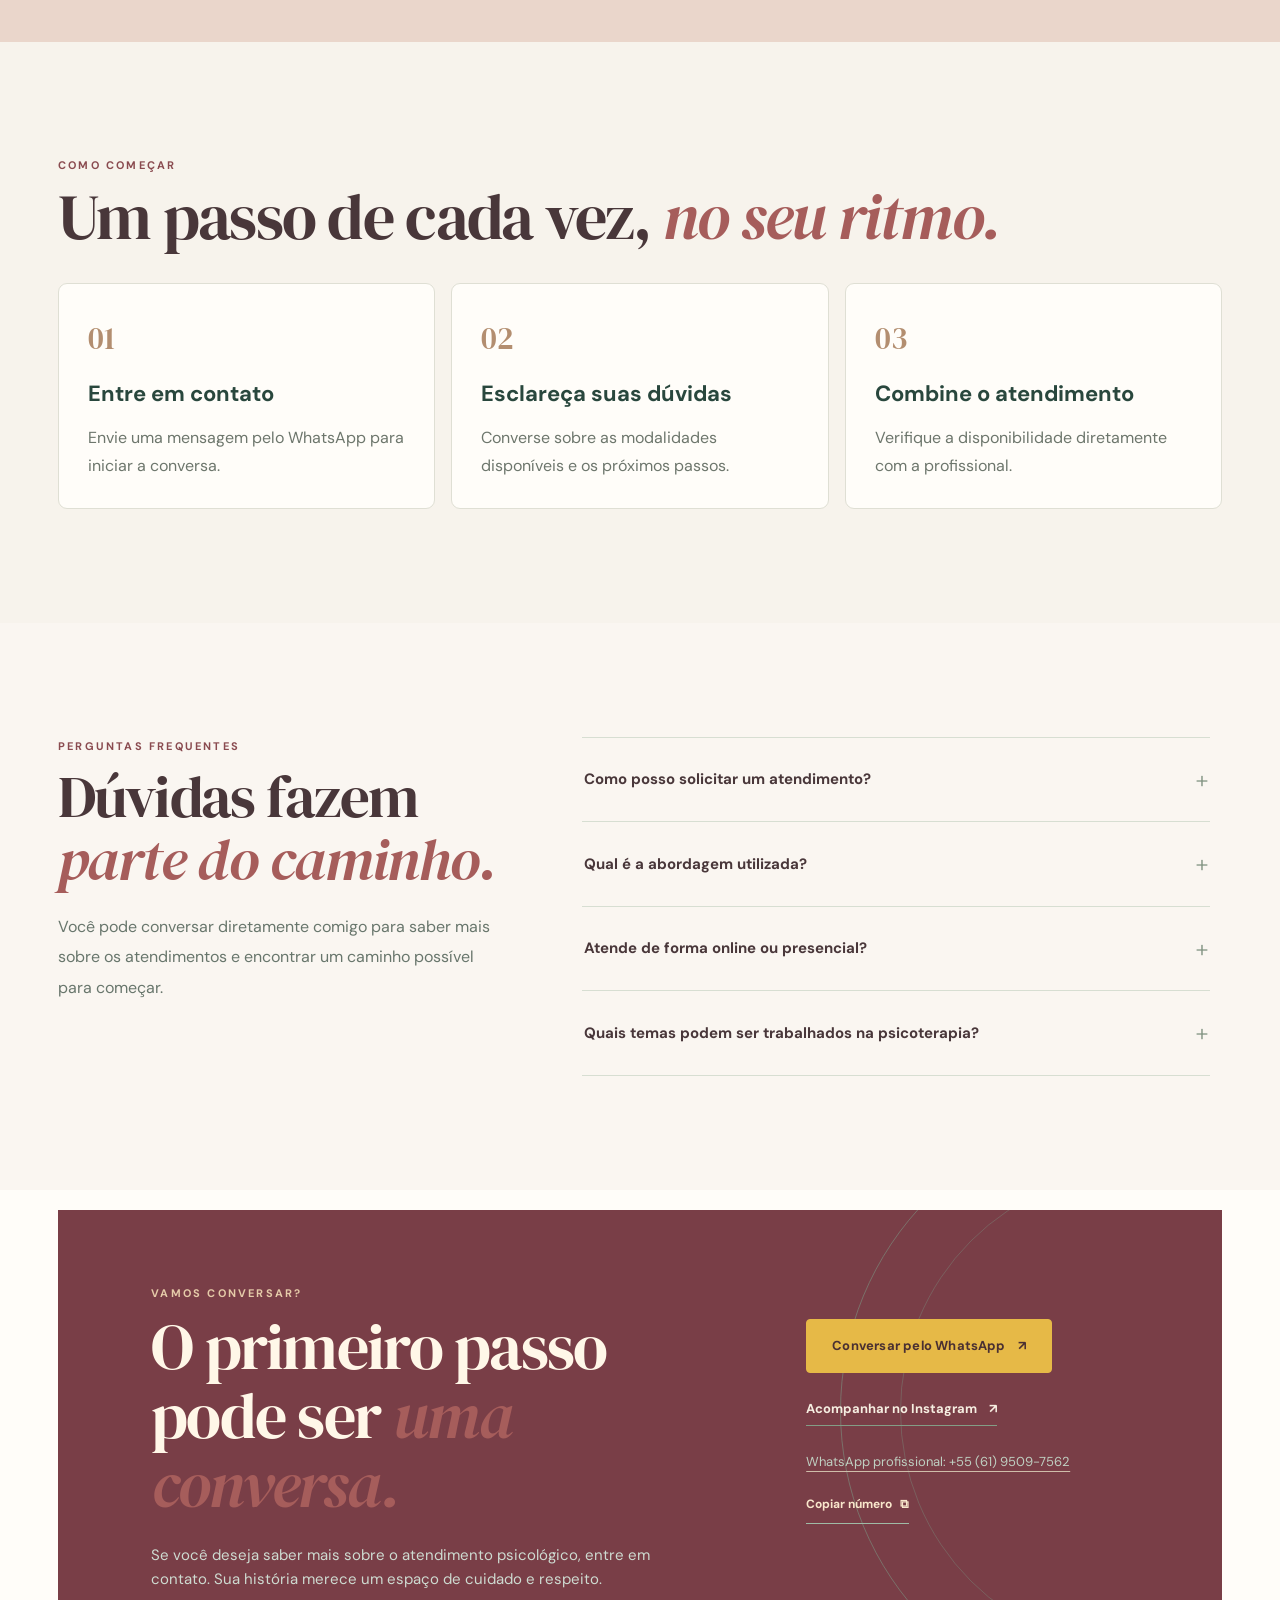
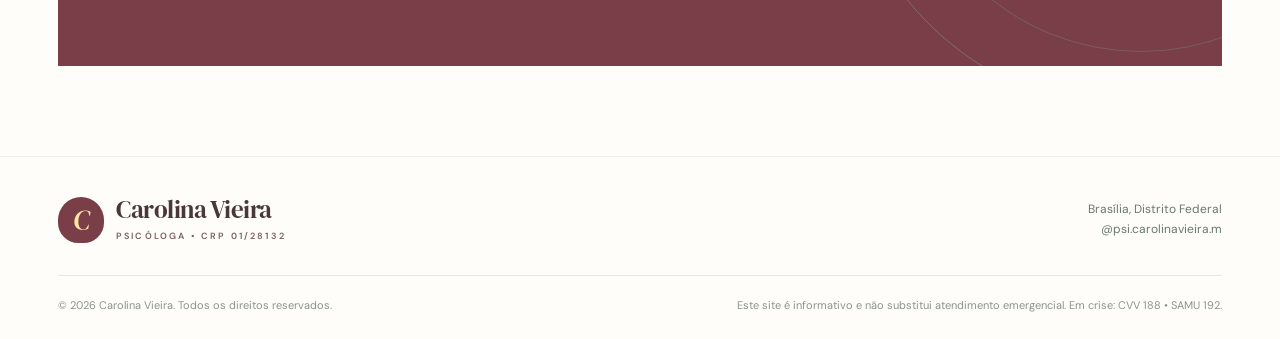
==== commit 032941fd: "Equilibra tamanho da arte e texto" ====
--- a/carolina-vieira/index.html
+++ b/carolina-vieira/index.html
@@ -306,8 +306,11 @@
 @media(max-width:900px){#abordagem .approach-card {width:min(100%,480px);margin:auto;} #abordagem .approach-card p{font-size:clamp(24px,6vw,40px)} }
 </style><style>
 @media (min-width: 901px) {
- #sobre .wrap.about-layout { max-width: 1500px !important; width: 100%; grid-template-columns: minmax(0, 1.5fr) minmax(0, 1fr) !important; gap: clamp(24px, 2.5vw, 40px) !important; }
- #sobre .about-text h2 { font-size: clamp(40px, 3.6vw, 58px); }
+ #sobre .wrap.about-layout { max-width: 1600px !important; width: 100%; grid-template-columns: minmax(0, 1.9fr) minmax(360px, 1fr) !important; gap: clamp(24px, 2.5vw, 40px) !important; }
+ #sobre .about-text h2 { font-size: clamp(40px, 3.2vw, 50px); margin-bottom: 16px; }
+ #sobre .about-text p { font-size: 15px; line-height: 1.5; margin-bottom: 12px; }
+ #sobre .about-tags { margin: 16px 0 18px; }
+ #sobre .about-text .eyebrow { margin-bottom: 10px; }
 }
 </style></head>
 <body>
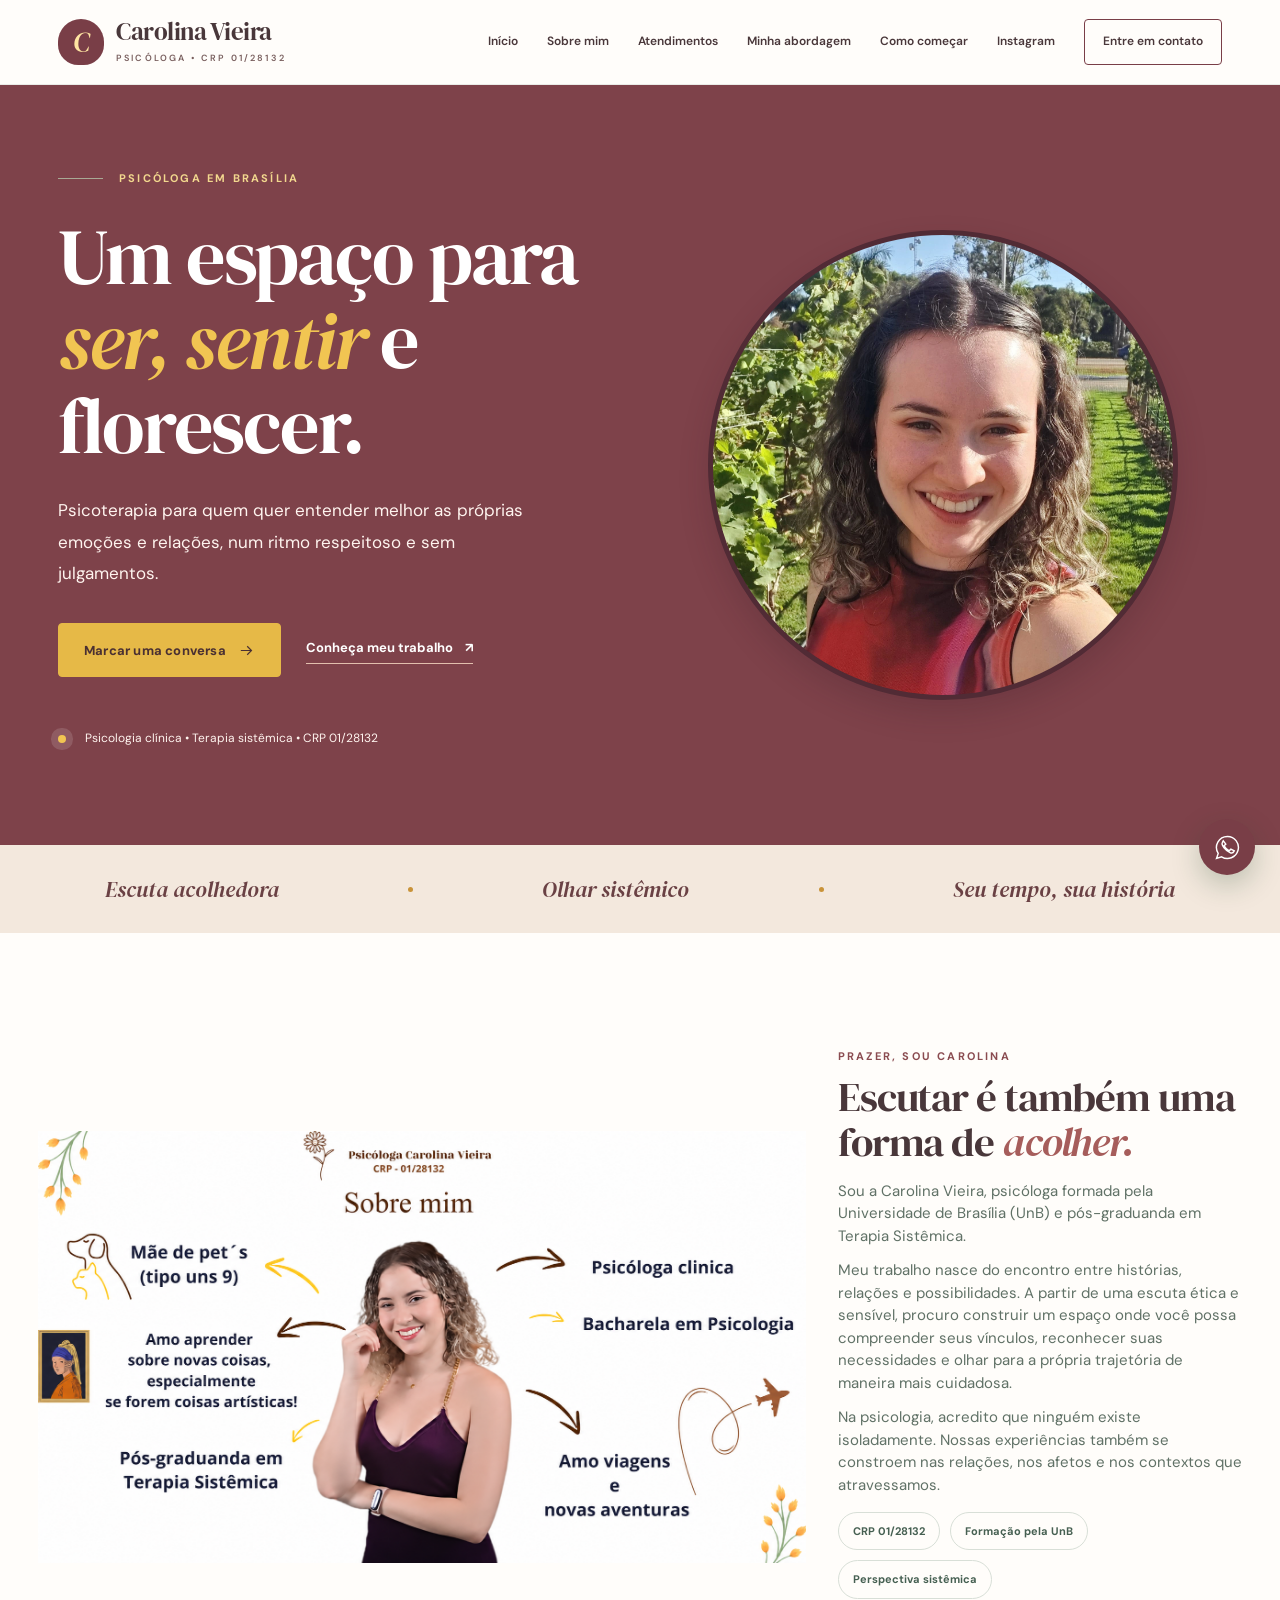
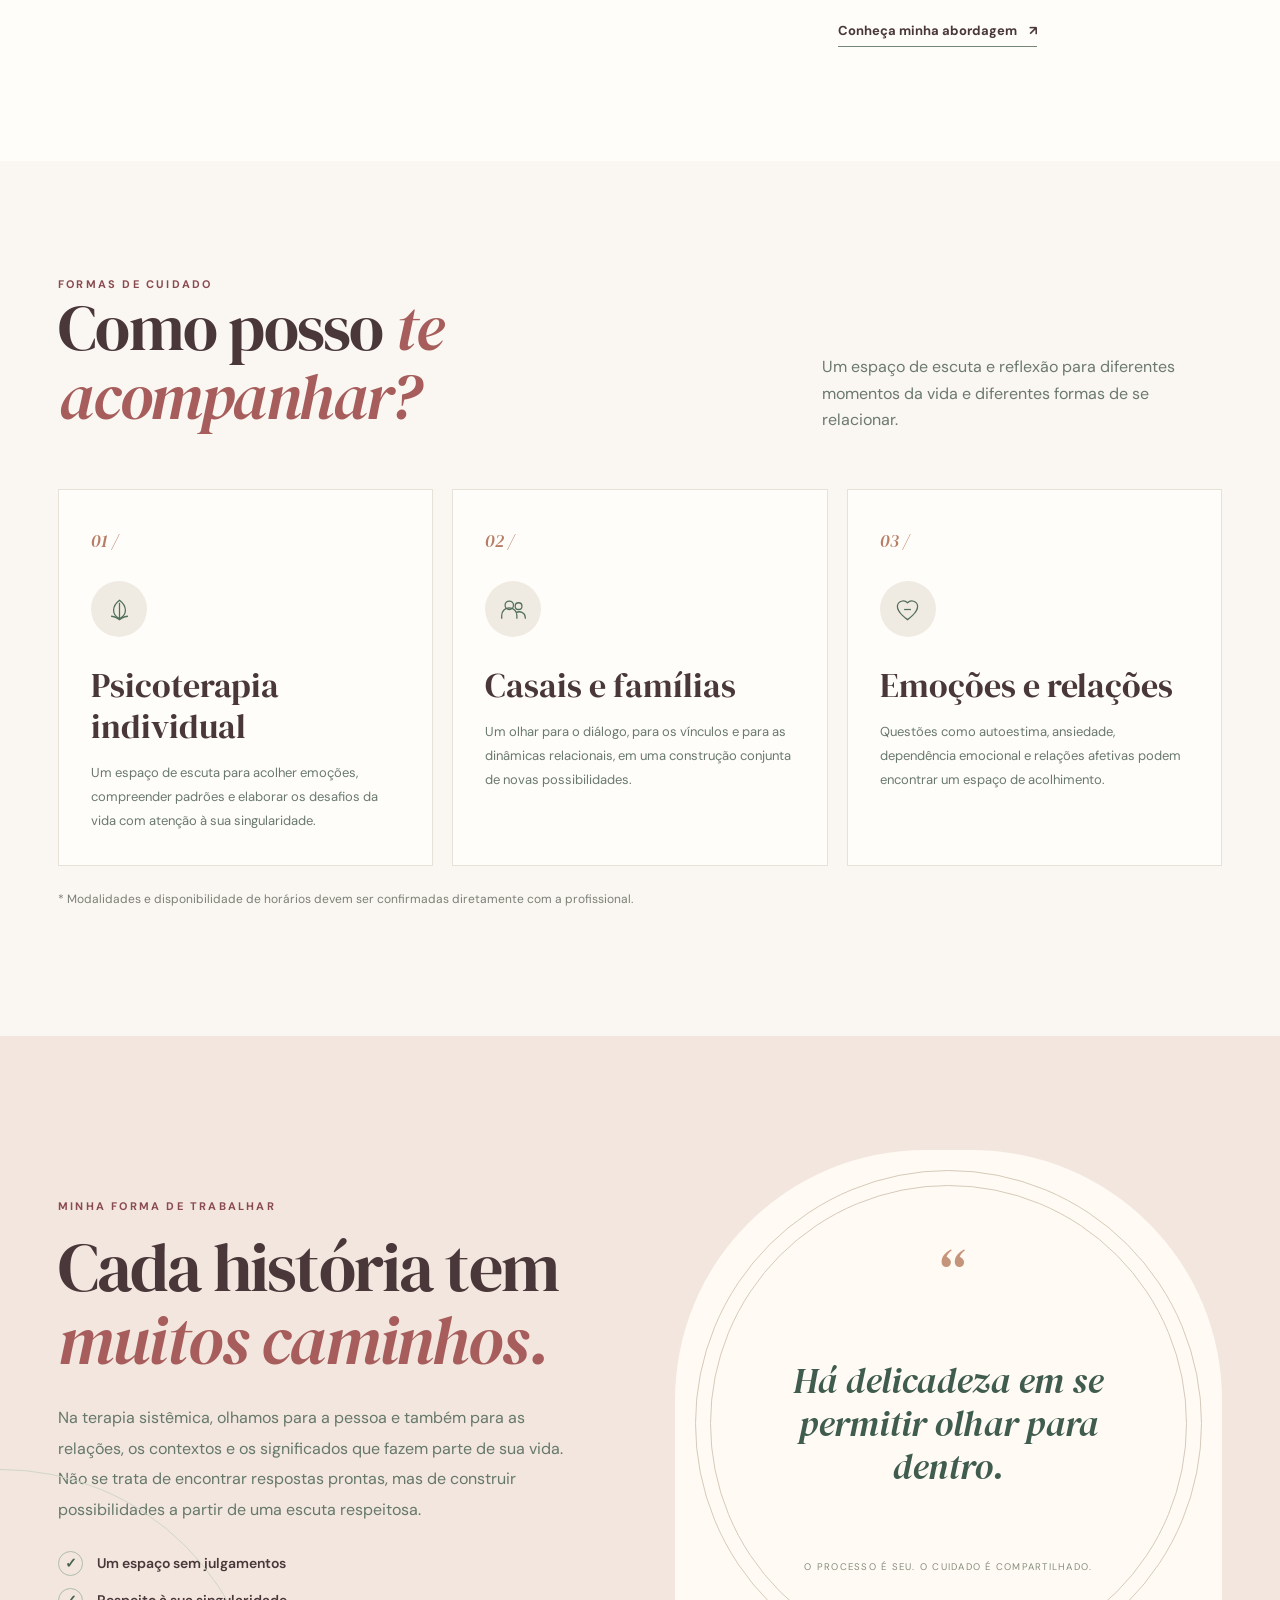
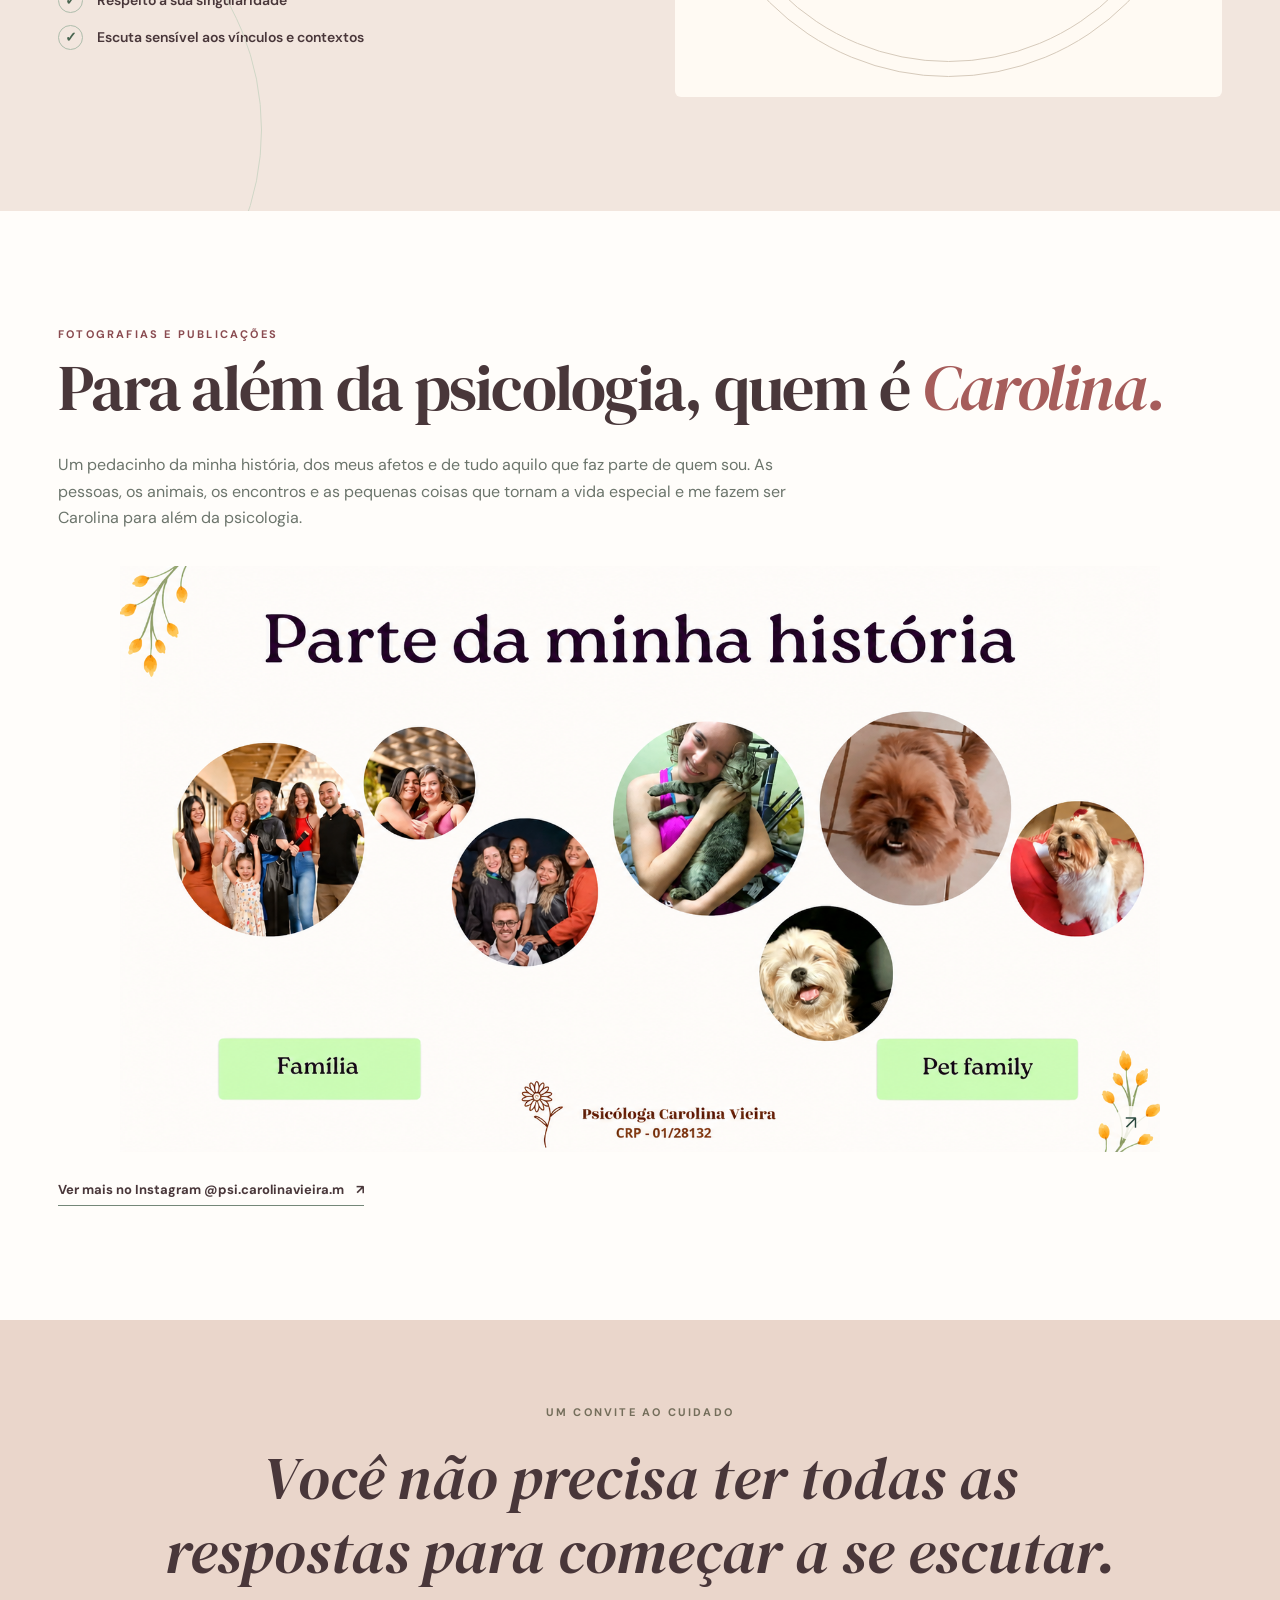
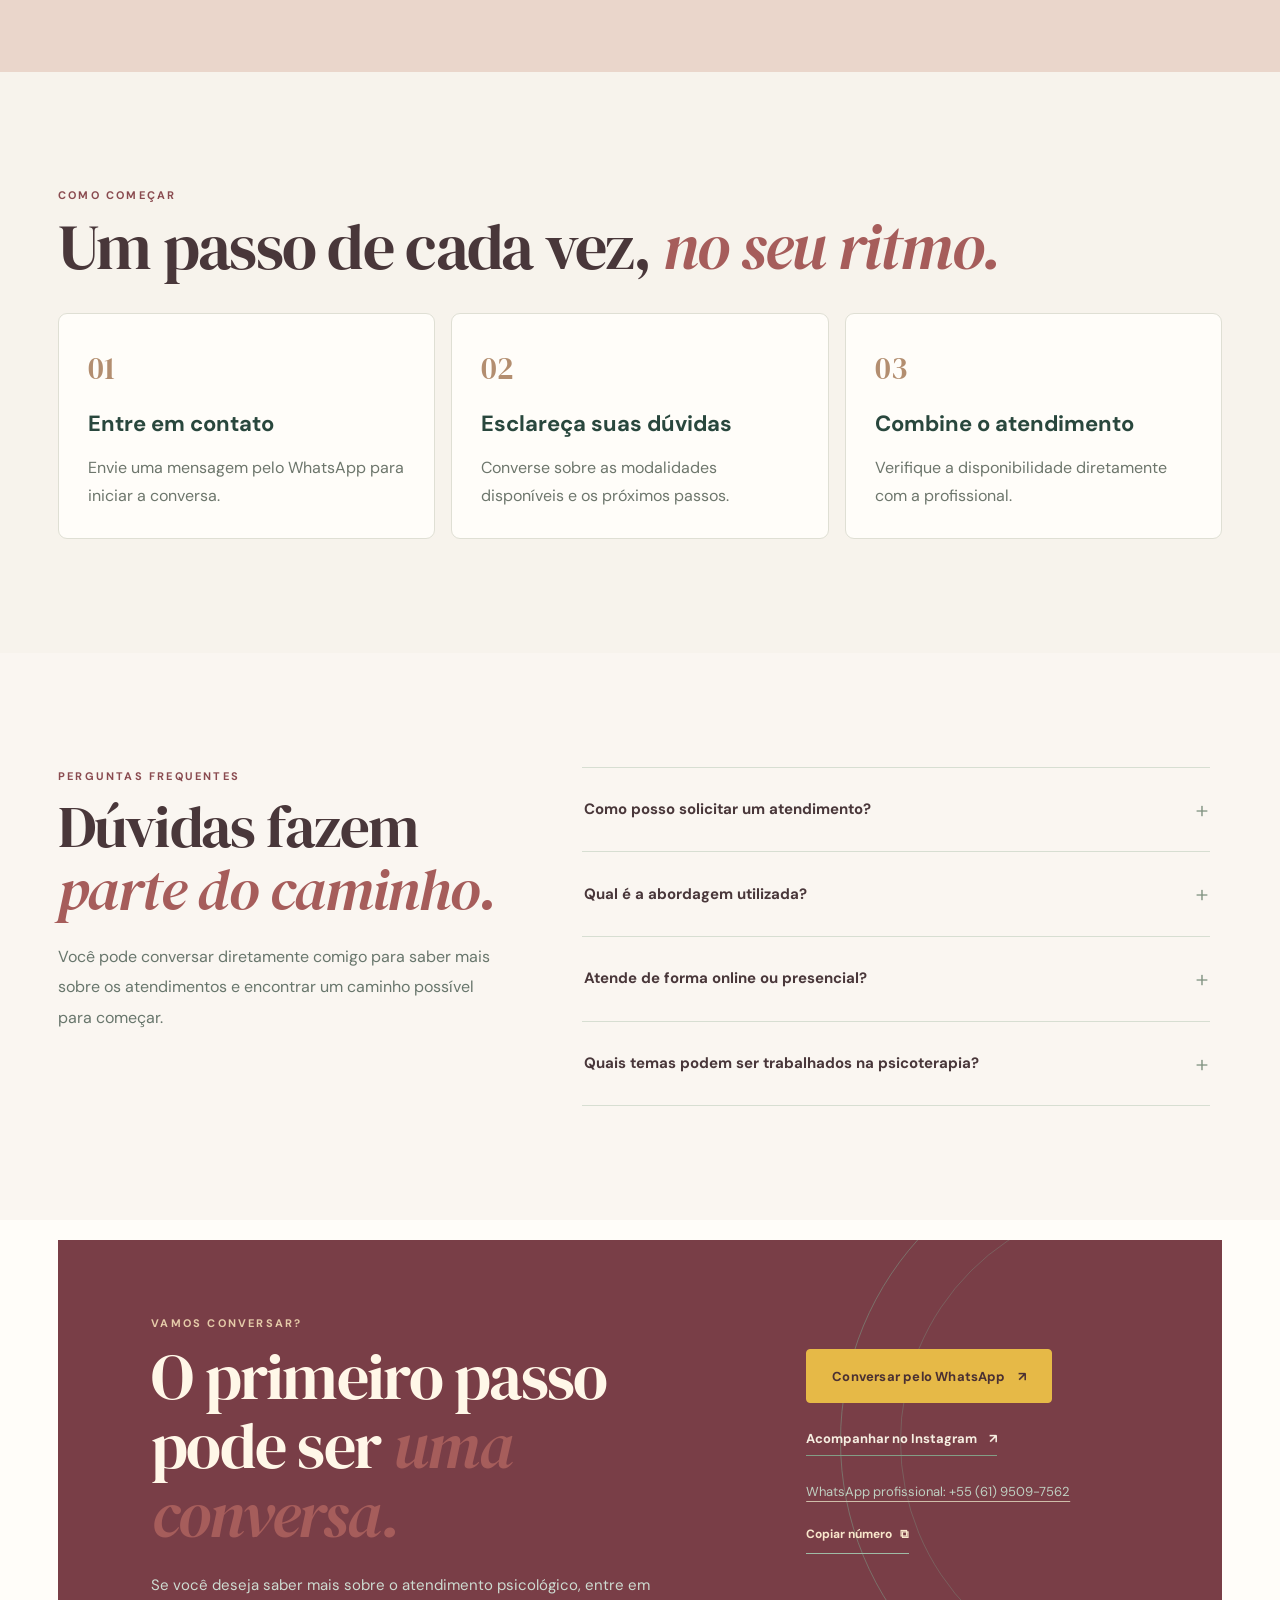
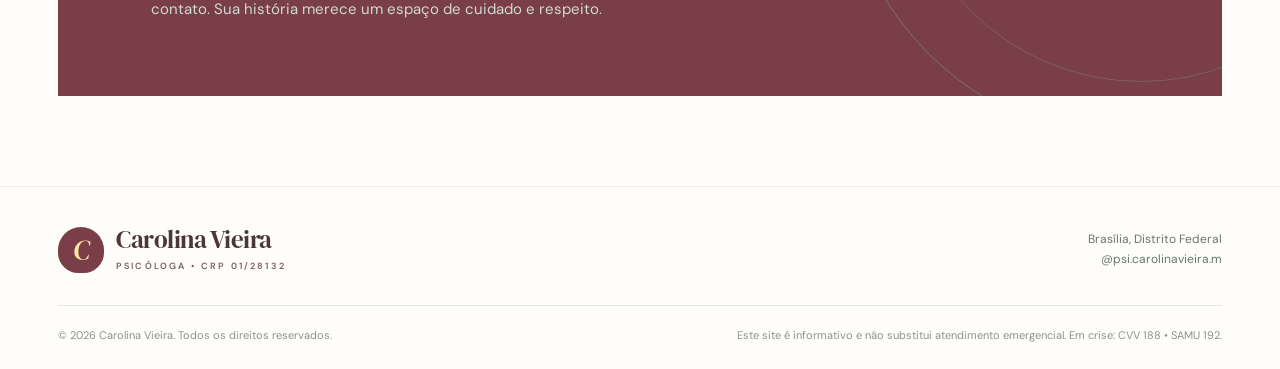
==== commit f7802c07: "Alinha apresentação pessoal em coluna" ====
--- a/carolina-vieira/index.html
+++ b/carolina-vieira/index.html
@@ -312,7 +312,7 @@
  #sobre .about-tags { margin: 16px 0 18px; }
  #sobre .about-text .eyebrow { margin-bottom: 10px; }
 }
-</style></head>
+</style><style>#galeria .gallery-top { display: flex; flex-direction: column; align-items: flex-start; gap: 20px; } #galeria .gallery-top p { max-width: 780px; margin: 0; }</style></head>
 <body>
 <a class="skip-link" href="#conteudo">Pular para o conteúdo</a>
 <header class="header" id="topo"><div class="wrap header-inner"><a class="brand" href="#inicio" aria-label="Carolina Vieira - voltar ao início"><span class="brand-mark">C</span><span><span class="brand-name">Carolina Vieira</span><span class="brand-sub">Psicóloga • CRP 01/28132</span></span></a><button id="menuToggle" class="menu-toggle" aria-label="Abrir menu" aria-expanded="false" aria-controls="siteNav"><svg width="24" height="24" viewBox="0 0 24 24" fill="none" stroke="currentColor" stroke-width="1.6"><path d="M4 7h16M4 12h16M4 17h16"/></svg></button><nav class="nav" id="siteNav" aria-label="Navegação principal"><a href="#inicio">Início</a><a href="#sobre">Sobre mim</a><a href="#atendimentos">Atendimentos</a><a href="#abordagem">Minha abordagem</a><a href="#como-funciona">Como começar</a><a href="#galeria">Instagram</a><a class="nav-cta" href="#contato">Entre em contato</a></nav></div></header>
